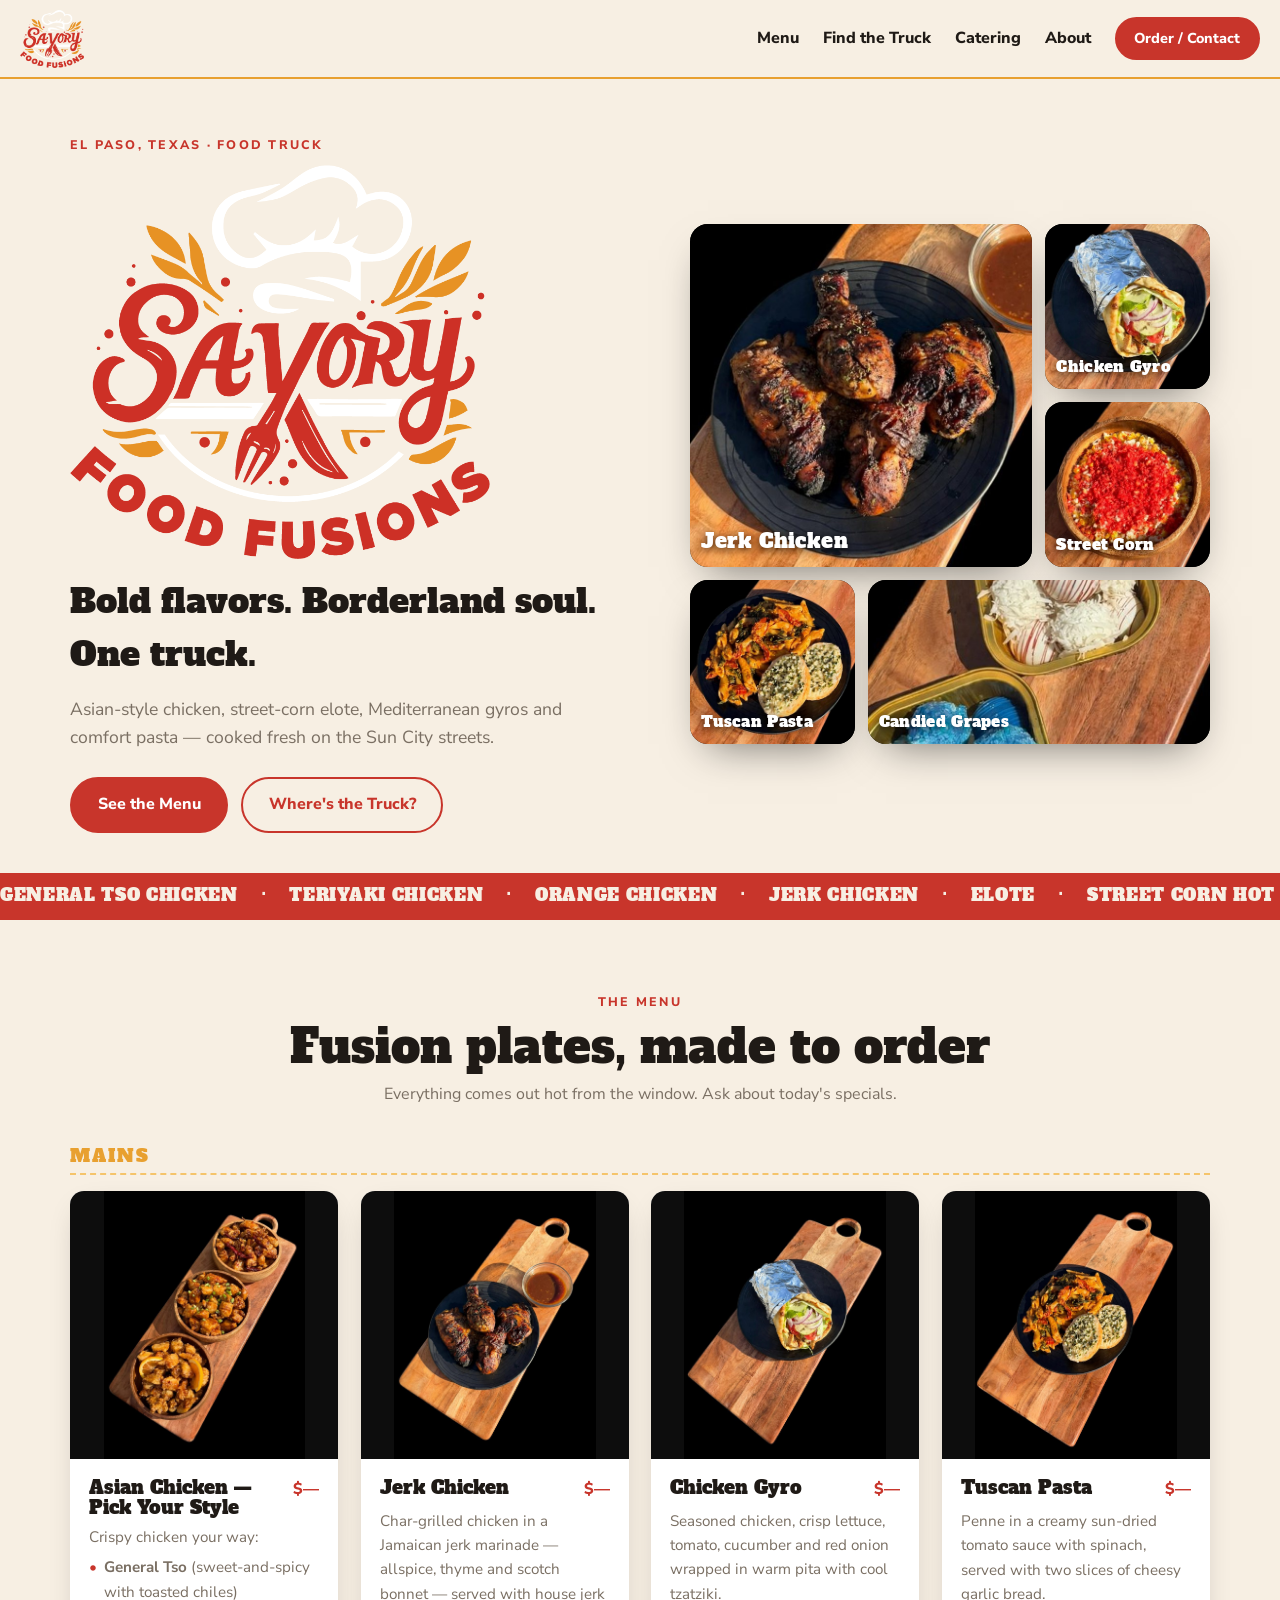
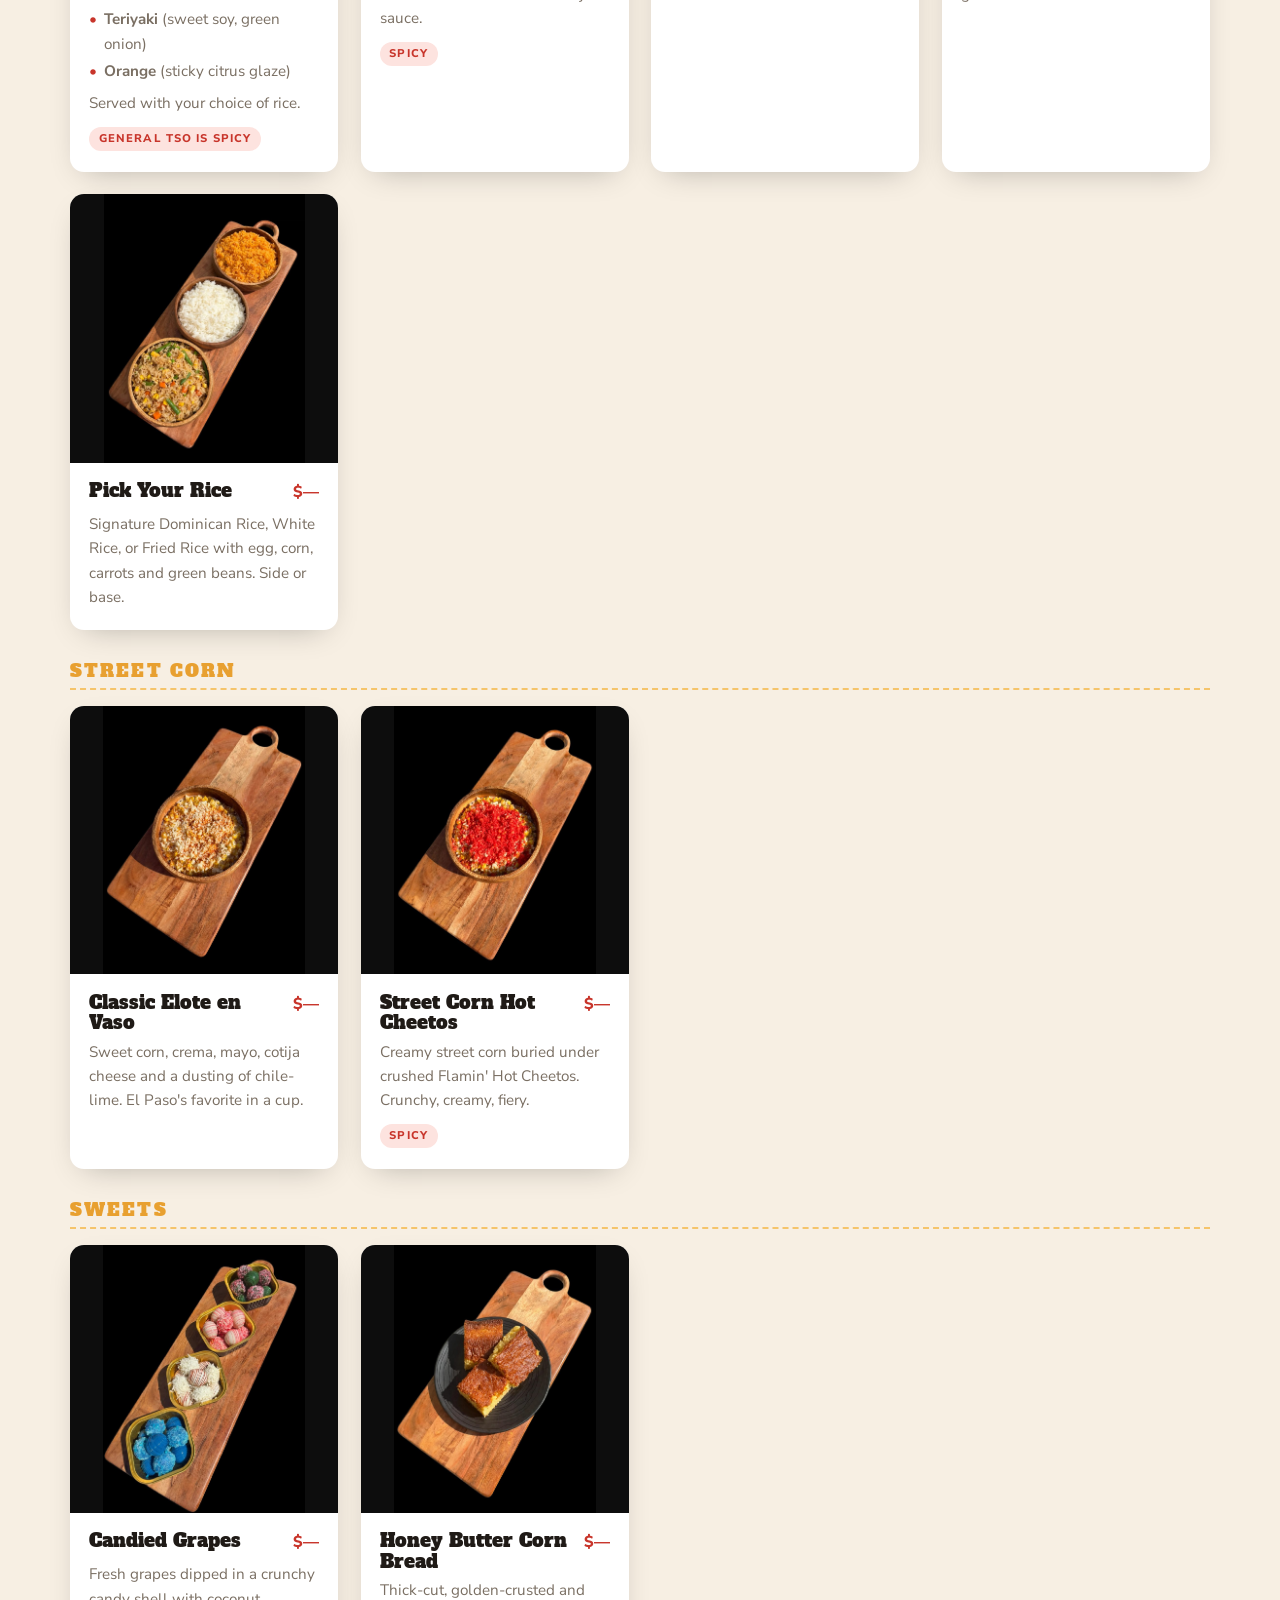
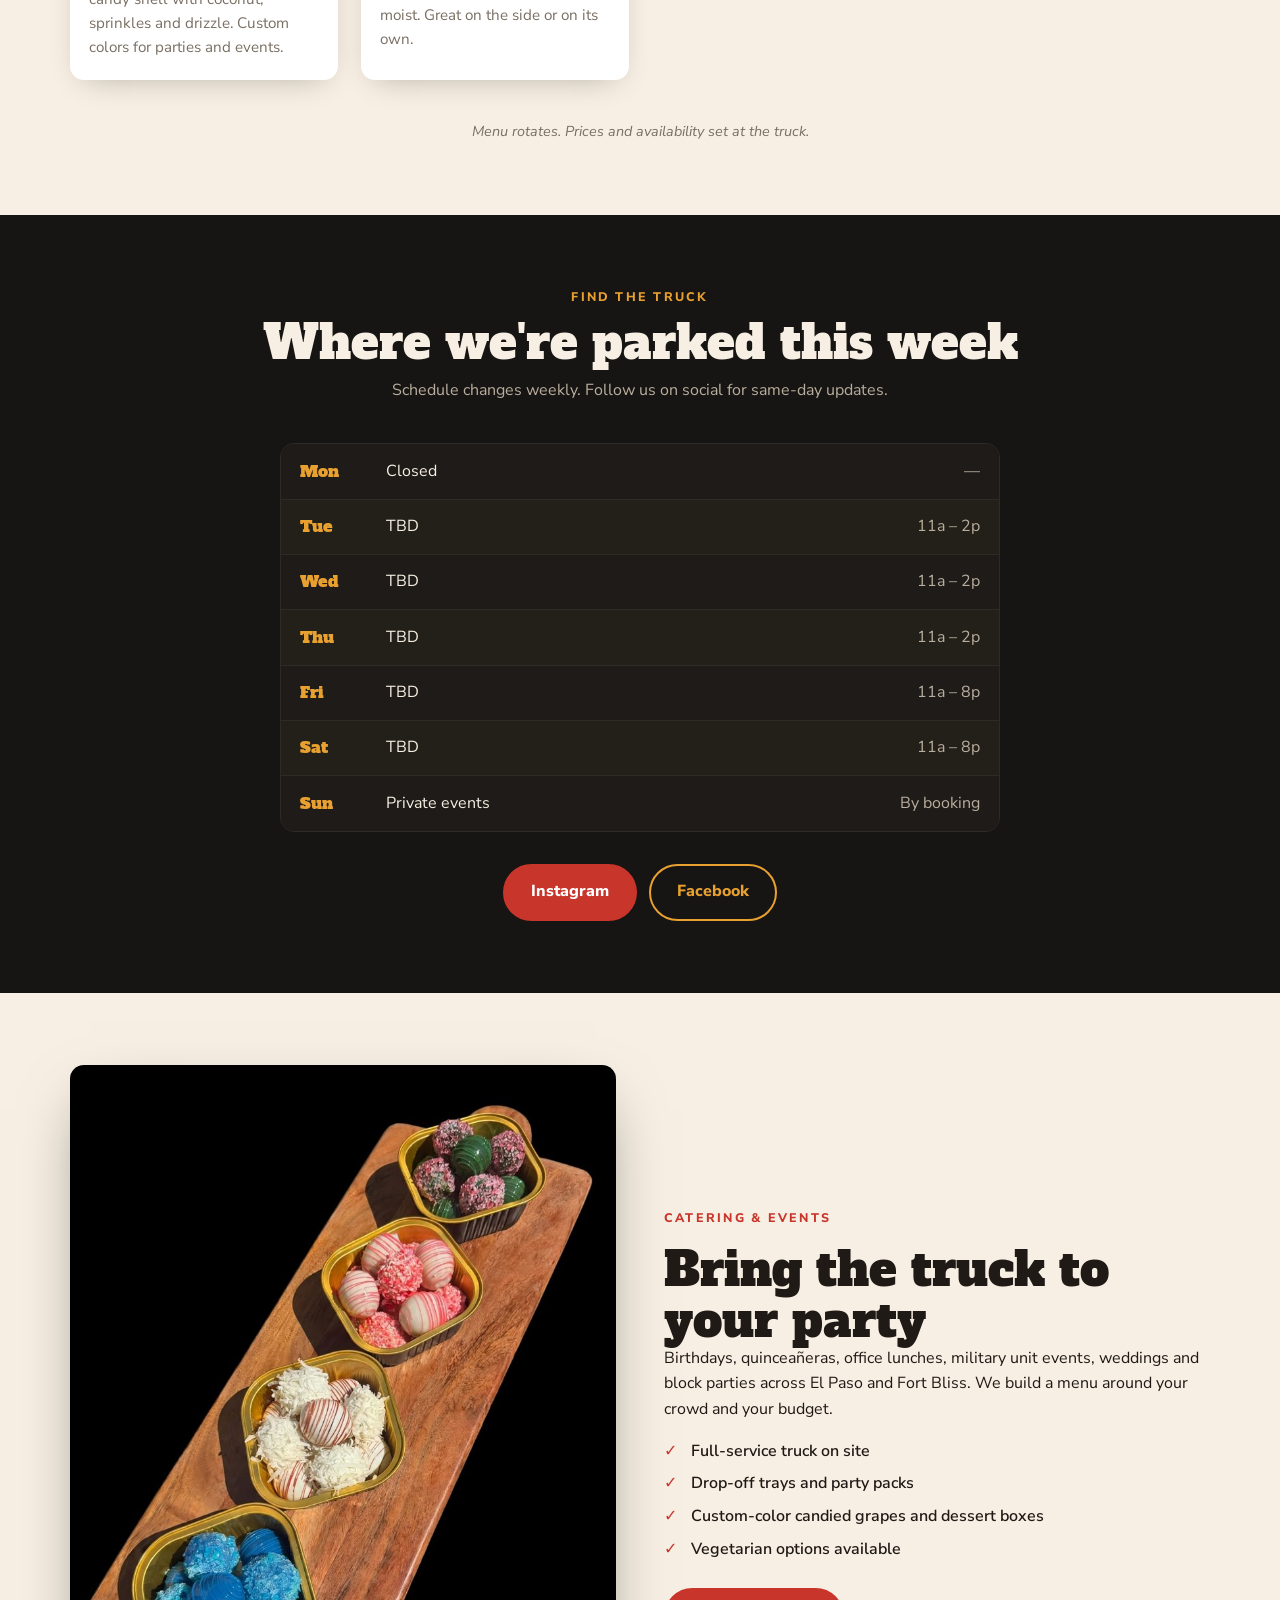
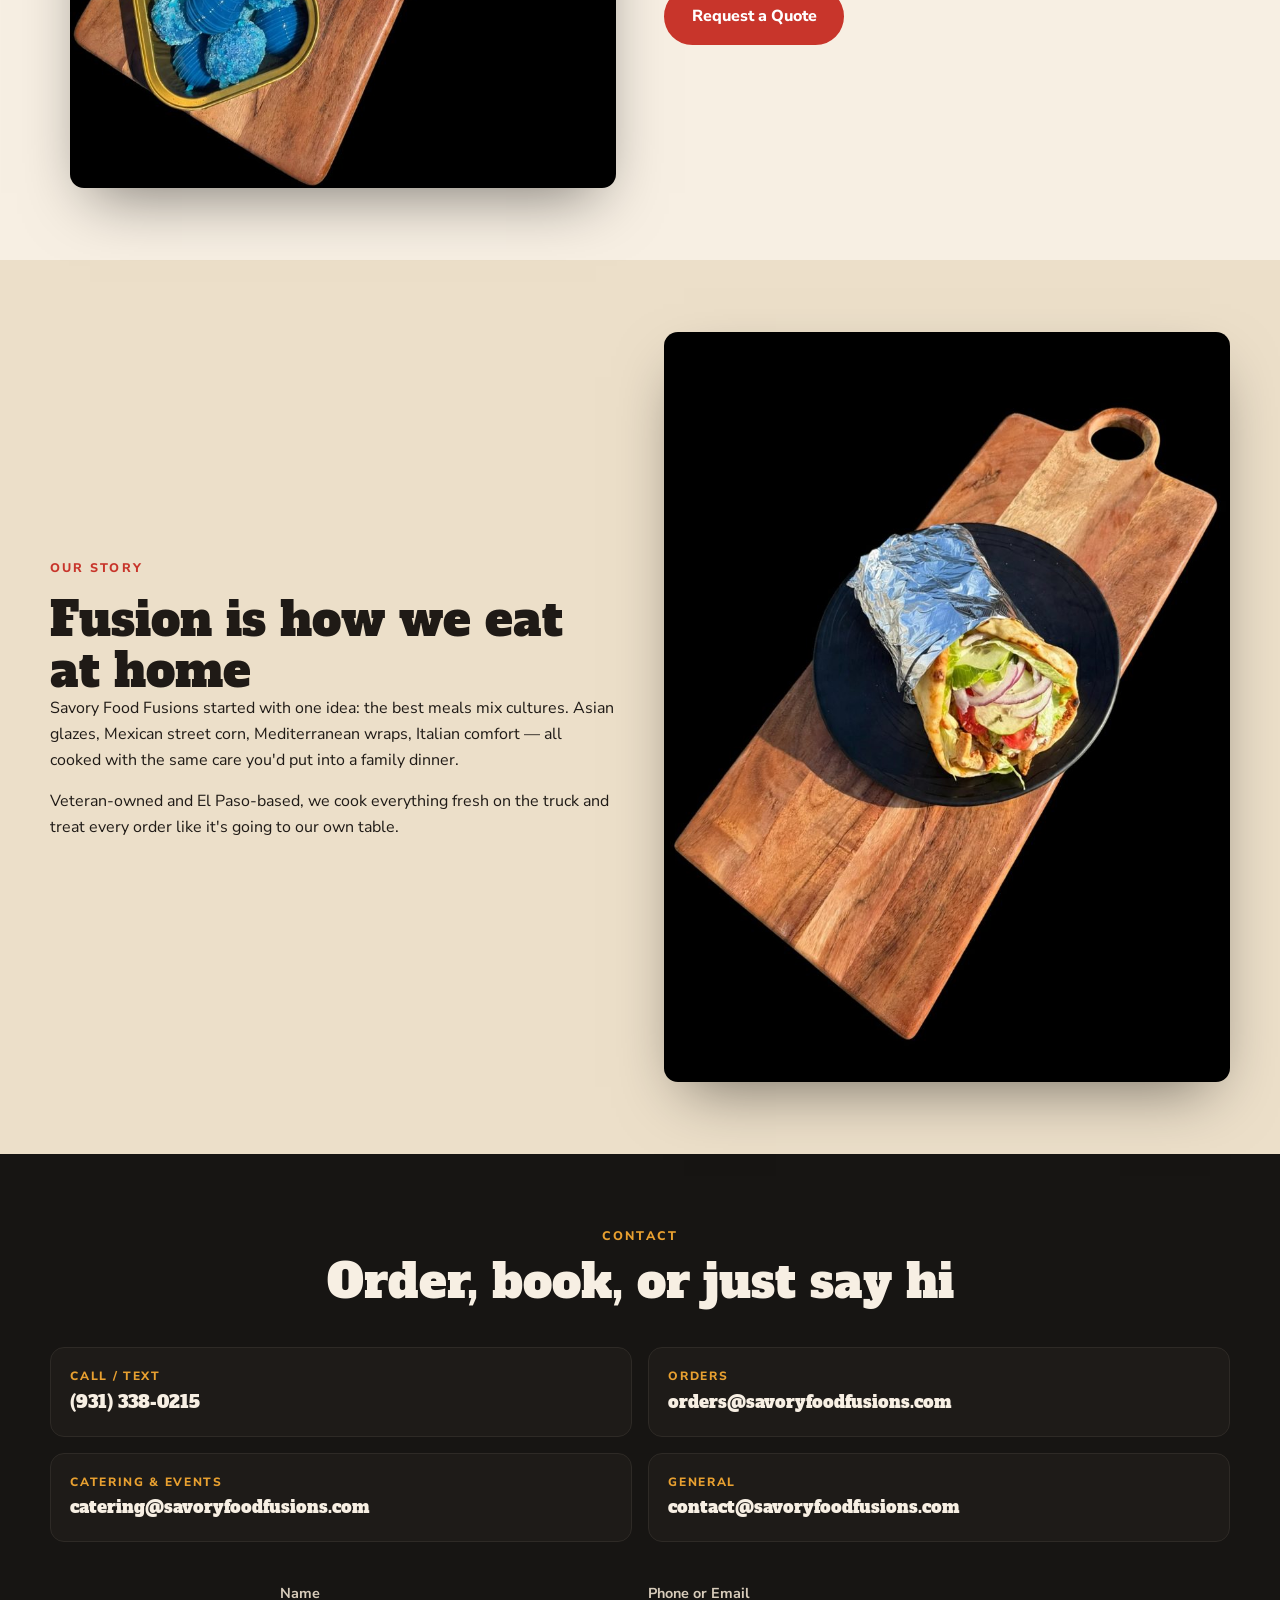
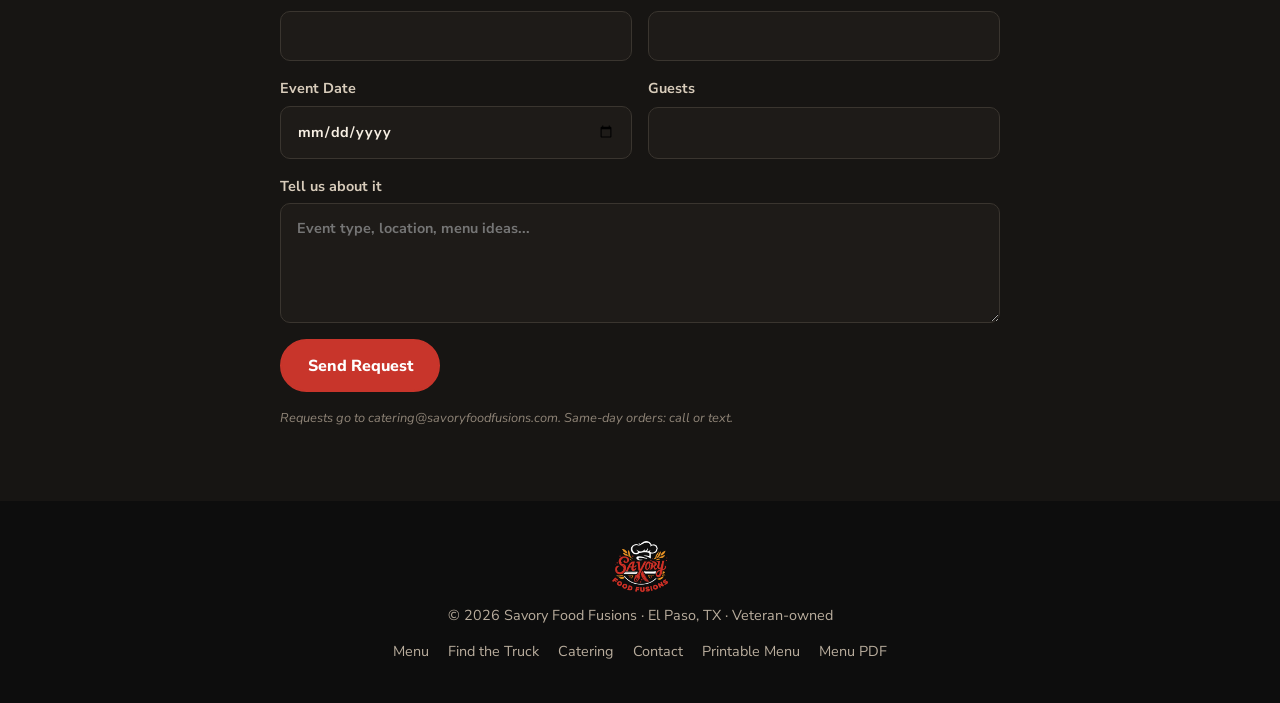
==== index.html @ 115509b2 "Menu: dish photos, menu QR, hosted PDF Co-Authored-By: Claude Fable 5.1 <noreply@anthropic.com> Clau" ====
<!DOCTYPE html>
<html lang="en">
<head>
  <meta charset="UTF-8">
  <meta name="viewport" content="width=device-width, initial-scale=1.0">
  <title>Savory Food Fusions | Food Truck — El Paso, TX</title>
  <meta name="description" content="Savory Food Fusions is an El Paso, Texas food truck serving bold fusion plates — orange chicken, chili chicken, elote, gyros, pasta and sweets. Find the truck, see the menu, book catering.">
  <meta property="og:title" content="Savory Food Fusions — El Paso Food Truck">
  <meta property="og:description" content="Bold fusion plates from the Sun City. Find the truck, see the menu, book catering.">
  <meta property="og:image" content="images/hero-jerk-chicken.jpg">
  <link rel="icon" href="images/logo.png" type="image/png">
  <link rel="preconnect" href="https://fonts.googleapis.com">
  <link rel="preconnect" href="https://fonts.gstatic.com" crossorigin>
  <link href="https://fonts.googleapis.com/css2?family=Alfa+Slab+One&family=Nunito+Sans:ital,wght@0,400;0,600;0,800;1,400&display=swap" rel="stylesheet">
  <link rel="stylesheet" href="styles.css">
</head>
<body>

  <header class="nav">
    <a href="#top" class="nav__brand">
      <img src="images/logo.png" alt="Savory Food Fusions logo" width="64" height="58">
    </a>
    <nav class="nav__links" id="navLinks">
      <a href="#menu">Menu</a>
      <a href="#find">Find the Truck</a>
      <a href="#catering">Catering</a>
      <a href="#about">About</a>
      <a href="#contact" class="btn btn--sm">Order / Contact</a>
    </nav>
    <button class="nav__toggle" id="navToggle" aria-label="Open menu" aria-expanded="false">
      <span></span><span></span><span></span>
    </button>
  </header>

  <main id="top">

    <!-- HERO -->
    <section class="hero">
      <div class="hero__text">
        <p class="eyebrow">El Paso, Texas · Food Truck</p>
        <img class="hero__logo" src="images/logo.png" alt="Savory Food Fusions">
        <h1 class="sr-only">Savory Food Fusions</h1>
        <p class="hero__tag">Bold flavors. Borderland soul. One truck.</p>
        <p class="hero__sub">Asian-style chicken, street-corn elote, Mediterranean gyros and comfort pasta — cooked fresh on the Sun City streets.</p>
        <div class="hero__cta">
          <a href="#menu" class="btn">See the Menu</a>
          <a href="#find" class="btn btn--ghost">Where's the Truck?</a>
        </div>
      </div>
      <div class="hero__mosaic" aria-label="Menu highlights">
        <a href="#menu" class="tile tile--lg"><img src="images/hero-jerk-chicken.jpg" alt="Jerk chicken"><span>Jerk Chicken</span></a>
        <a href="#menu" class="tile tile--a"><img src="images/hero-chicken-gyro.jpg" alt="Chicken gyro"><span>Chicken Gyro</span></a>
        <a href="#menu" class="tile tile--b"><img src="images/hero-hot-cheeto-elote.jpg" alt="Street corn with Hot Cheetos"><span>Street Corn</span></a>
        <a href="#menu" class="tile tile--c"><img src="images/hero-tuscan-pasta.jpg" alt="Tuscan pasta"><span>Tuscan Pasta</span></a>
        <a href="#menu" class="tile tile--d"><img src="images/hero-candied-grapes.jpg" alt="Candied grapes"><span>Candied Grapes</span></a>
      </div>
    </section>

    <!-- TICKER -->
    <div class="ticker" aria-hidden="true">
      <div class="ticker__track">
        <span>General Tso Chicken</span><span>·</span><span>Teriyaki Chicken</span><span>·</span><span>Orange Chicken</span><span>·</span><span>Jerk Chicken</span><span>·</span><span>Elote</span><span>·</span><span>Street Corn Hot Cheetos</span><span>·</span><span>Chicken Gyro</span><span>·</span><span>Tuscan Pasta</span><span>·</span><span>Candied Grapes</span><span>·</span><span>Honey Butter Corn Bread</span><span>·</span><span>Dominican Rice</span><span>·</span>
        <span>General Tso Chicken</span><span>·</span><span>Teriyaki Chicken</span><span>·</span><span>Orange Chicken</span><span>·</span><span>Jerk Chicken</span><span>·</span><span>Elote</span><span>·</span><span>Street Corn Hot Cheetos</span><span>·</span><span>Chicken Gyro</span><span>·</span><span>Tuscan Pasta</span><span>·</span><span>Candied Grapes</span><span>·</span><span>Honey Butter Corn Bread</span><span>·</span><span>Dominican Rice</span><span>·</span>
      </div>
    </div>

    <!-- MENU -->
    <section class="section" id="menu">
      <div class="section__head">
        <p class="eyebrow">The Menu</p>
        <h2>Fusion plates, made to order</h2>
        <p class="section__sub">Everything comes out hot from the window. Ask about today's specials.</p>
      </div>

      <h3 class="menu__group">Mains</h3>
      <div class="menu">
        <article class="card">
          <div class="card__img"><img src="images/chicken-trio.jpg" alt="General Tso, teriyaki and orange chicken in wooden bowls" loading="lazy"></div>
          <div class="card__body">
            <div class="card__title"><h4>Asian Chicken — Pick Your Style</h4><span class="price">$—</span></div>
            <p>Crispy chicken your way:</p>
            <ul class="card__list">
              <li><strong>General Tso</strong> (sweet-and-spicy with toasted chiles)</li>
              <li><strong>Teriyaki</strong> (sweet soy, green onion)</li>
              <li><strong>Orange</strong> (sticky citrus glaze)</li>
            </ul>
            <p>Served with your choice of rice.</p>
            <span class="tag tag--hot">General Tso is spicy</span>
          </div>
        </article>

        <article class="card">
          <div class="card__img"><img src="images/jerk-chicken.jpg" alt="Grilled jerk chicken with dipping sauce" loading="lazy"></div>
          <div class="card__body">
            <div class="card__title"><h4>Jerk Chicken</h4><span class="price">$—</span></div>
            <p>Char-grilled chicken in a Jamaican jerk marinade — allspice, thyme and scotch bonnet — served with house jerk sauce.</p>
            <span class="tag tag--hot">Spicy</span>
          </div>
        </article>

        <article class="card">
          <div class="card__img"><img src="images/chicken-gyro.jpg" alt="Chicken gyro wrap with lettuce, tomato, cucumber and red onion" loading="lazy"></div>
          <div class="card__body">
            <div class="card__title"><h4>Chicken Gyro</h4><span class="price">$—</span></div>
            <p>Seasoned chicken, crisp lettuce, tomato, cucumber and red onion wrapped in warm pita with cool tzatziki.</p>
          </div>
        </article>

        <article class="card">
          <div class="card__img"><img src="images/creamy-pasta.jpg" alt="Tuscan pasta with sun-dried tomato, spinach and garlic bread" loading="lazy"></div>
          <div class="card__body">
            <div class="card__title"><h4>Tuscan Pasta</h4><span class="price">$—</span></div>
            <p>Penne in a creamy sun-dried tomato sauce with spinach, served with two slices of cheesy garlic bread.</p>
          </div>
        </article>

        <article class="card">
          <div class="card__img"><img src="images/rice-trio.jpg" alt="Signature Dominican rice, white rice and fried rice" loading="lazy"></div>
          <div class="card__body">
            <div class="card__title"><h4>Pick Your Rice</h4><span class="price">$—</span></div>
            <p>Signature Dominican Rice, White Rice, or Fried Rice with egg, corn, carrots and green beans. Side or base.</p>
          </div>
        </article>
      </div>

      <h3 class="menu__group">Street Corn</h3>
      <div class="menu">
        <article class="card">
          <div class="card__img"><img src="images/classic-elote.jpg" alt="Classic elote in a cup with cotija and chile" loading="lazy"></div>
          <div class="card__body">
            <div class="card__title"><h4>Classic Elote en Vaso</h4><span class="price">$—</span></div>
            <p>Sweet corn, crema, mayo, cotija cheese and a dusting of chile-lime. El Paso's favorite in a cup.</p>
          </div>
        </article>

        <article class="card">
          <div class="card__img"><img src="images/hot-cheeto-elote.jpg" alt="Elote topped with crushed Flamin' Hot Cheetos" loading="lazy"></div>
          <div class="card__body">
            <div class="card__title"><h4>Street Corn Hot Cheetos</h4><span class="price">$—</span></div>
            <p>Creamy street corn buried under crushed Flamin' Hot Cheetos. Crunchy, creamy, fiery.</p>
            <span class="tag tag--hot">Spicy</span>
          </div>
        </article>
      </div>

      <h3 class="menu__group">Sweets</h3>
      <div class="menu">
        <article class="card">
          <div class="card__img"><img src="images/candied-grapes.jpg" alt="Candied grapes in blue, white, pink and green" loading="lazy"></div>
          <div class="card__body">
            <div class="card__title"><h4>Candied Grapes</h4><span class="price">$—</span></div>
            <p>Fresh grapes dipped in a crunchy candy shell with coconut, sprinkles and drizzle. Custom colors for parties and events.</p>
          </div>
        </article>

        <article class="card">
          <div class="card__img"><img src="images/cornbread.jpg" alt="Golden honey cornbread squares" loading="lazy"></div>
          <div class="card__body">
            <div class="card__title"><h4>Honey Butter Corn Bread</h4><span class="price">$—</span></div>
            <p>Thick-cut, golden-crusted and moist. Great on the side or on its own.</p>
          </div>
        </article>
      </div>

      <p class="menu__note">Menu rotates. Prices and availability set at the truck.</p>
    </section>

    <!-- FIND THE TRUCK -->
    <section class="section section--dark" id="find">
      <div class="section__head">
        <p class="eyebrow">Find the Truck</p>
        <h2>Where we're parked this week</h2>
        <p class="section__sub">Schedule changes weekly. Follow us on social for same-day updates.</p>
      </div>
      <div class="schedule">
        <div class="schedule__row"><span class="schedule__day">Mon</span><span class="schedule__loc">Closed</span><span class="schedule__time">—</span></div>
        <div class="schedule__row"><span class="schedule__day">Tue</span><span class="schedule__loc">TBD</span><span class="schedule__time">11a – 2p</span></div>
        <div class="schedule__row"><span class="schedule__day">Wed</span><span class="schedule__loc">TBD</span><span class="schedule__time">11a – 2p</span></div>
        <div class="schedule__row"><span class="schedule__day">Thu</span><span class="schedule__loc">TBD</span><span class="schedule__time">11a – 2p</span></div>
        <div class="schedule__row"><span class="schedule__day">Fri</span><span class="schedule__loc">TBD</span><span class="schedule__time">11a – 8p</span></div>
        <div class="schedule__row"><span class="schedule__day">Sat</span><span class="schedule__loc">TBD</span><span class="schedule__time">11a – 8p</span></div>
        <div class="schedule__row"><span class="schedule__day">Sun</span><span class="schedule__loc">Private events</span><span class="schedule__time">By booking</span></div>
      </div>
      <div class="find__cta">
        <a class="btn" href="https://www.instagram.com/Savory_Food_Fusions/" target="_blank" rel="noopener">Instagram</a>
        <a class="btn btn--ghost" href="https://www.facebook.com/61575715000216/" target="_blank" rel="noopener">Facebook</a>
      </div>
    </section>

    <!-- CATERING -->
    <section class="section" id="catering">
      <div class="split">
        <div class="split__img">
          <img src="images/candied-grapes.jpg" alt="Custom-colored candied grapes for events" loading="lazy">
        </div>
        <div class="split__text">
          <p class="eyebrow">Catering & Events</p>
          <h2>Bring the truck to your party</h2>
          <p>Birthdays, quinceañeras, office lunches, military unit events, weddings and block parties across El Paso and Fort Bliss. We build a menu around your crowd and your budget.</p>
          <ul class="checks">
            <li>Full-service truck on site</li>
            <li>Drop-off trays and party packs</li>
            <li>Custom-color candied grapes and dessert boxes</li>
            <li>Vegetarian options available</li>
          </ul>
          <a href="mailto:catering@savoryfoodfusions.com?subject=Catering%20Quote%20Request" class="btn">Request a Quote</a>
        </div>
      </div>
    </section>

    <!-- ABOUT -->
    <section class="section section--cream" id="about">
      <div class="split split--rev">
        <div class="split__img">
          <img src="images/chicken-gyro.jpg" alt="Chicken gyro wrap" loading="lazy">
        </div>
        <div class="split__text">
          <p class="eyebrow">Our Story</p>
          <h2>Fusion is how we eat at home</h2>
          <p>Savory Food Fusions started with one idea: the best meals mix cultures. Asian glazes, Mexican street corn, Mediterranean wraps, Italian comfort — all cooked with the same care you'd put into a family dinner.</p>
          <p>Veteran-owned and El Paso-based, we cook everything fresh on the truck and treat every order like it's going to our own table.</p>
        </div>
      </div>
    </section>

    <!-- CONTACT -->
    <section class="section section--dark" id="contact">
      <div class="section__head">
        <p class="eyebrow">Contact</p>
        <h2>Order, book, or just say hi</h2>
      </div>
      <div class="contact">
        <a class="contact__item" href="tel:+19313380215">
          <span class="contact__label">Call / Text</span>
          <span class="contact__value">(931) 338-0215</span>
        </a>
        <a class="contact__item" href="mailto:orders@savoryfoodfusions.com">
          <span class="contact__label">Orders</span>
          <span class="contact__value">orders@savoryfoodfusions.com</span>
        </a>
        <a class="contact__item" href="mailto:catering@savoryfoodfusions.com">
          <span class="contact__label">Catering & Events</span>
          <span class="contact__value">catering@savoryfoodfusions.com</span>
        </a>
        <a class="contact__item" href="mailto:contact@savoryfoodfusions.com">
          <span class="contact__label">General</span>
          <span class="contact__value">contact@savoryfoodfusions.com</span>
        </a>
      </div>
      <form class="form" action="https://formsubmit.co/catering@savoryfoodfusions.com" method="POST">
        <input type="hidden" name="_subject" value="Catering quote request — savoryfoodfusions.com">
        <input type="hidden" name="_captcha" value="false">
        <input type="hidden" name="_template" value="table">
        <div class="form__row">
          <label>Name<input type="text" name="name" required></label>
          <label>Phone or Email<input type="text" name="contact" required></label>
        </div>
        <div class="form__row">
          <label>Event Date<input type="date" name="date"></label>
          <label>Guests<input type="number" name="guests" min="1"></label>
        </div>
        <label>Tell us about it<textarea name="message" rows="4" placeholder="Event type, location, menu ideas..."></textarea></label>
        <button class="btn" type="submit">Send Request</button>
        <p class="form__note">Requests go to catering@savoryfoodfusions.com. Same-day orders: call or text.</p>
      </form>
    </section>

  </main>

  <footer class="footer">
    <img src="images/logo.png" alt="" width="56" height="51">
    <p>&copy; <span id="year"></span> Savory Food Fusions · El Paso, TX · Veteran-owned</p>
    <div class="footer__links">
      <a href="#menu">Menu</a>
      <a href="#find">Find the Truck</a>
      <a href="#catering">Catering</a>
      <a href="#contact">Contact</a>
      <a href="menu.html">Printable Menu</a>
      <a href="menu.pdf">Menu PDF</a>
    </div>
  </footer>

  <div class="lightbox" id="lightbox" aria-hidden="true">
    <button class="lightbox__close" id="lbClose" aria-label="Close">&times;</button>
    <button class="lightbox__nav lightbox__nav--prev" id="lbPrev" aria-label="Previous">&#8249;</button>
    <img id="lbImg" src="" alt="">
    <p class="lightbox__caption" id="lbCap"></p>
    <button class="lightbox__nav lightbox__nav--next" id="lbNext" aria-label="Next">&#8250;</button>
  </div>

  <script>
    document.getElementById('year').textContent = new Date().getFullYear();
    const t = document.getElementById('navToggle'), l = document.getElementById('navLinks');
    t.addEventListener('click', () => {
      const open = l.classList.toggle('is-open');
      t.setAttribute('aria-expanded', open);
      t.classList.toggle('is-open', open);
    });
    l.querySelectorAll('a').forEach(a => a.addEventListener('click', () => {
      l.classList.remove('is-open'); t.classList.remove('is-open');
    }));

    // Lightbox
    const lb=document.getElementById('lightbox'),lbImg=document.getElementById('lbImg'),lbCap=document.getElementById('lbCap');
    const cards=[...document.querySelectorAll('.card')];
    let idx=0;
    function show(i){idx=(i+cards.length)%cards.length;const c=cards[idx],im=c.querySelector('.card__img img');
      lbImg.src=im.src;lbImg.alt=im.alt;lbCap.textContent=c.querySelector('h4').textContent;
      lb.classList.add('is-open');lb.setAttribute('aria-hidden','false');document.body.style.overflow='hidden';}
    function hide(){lb.classList.remove('is-open');lb.setAttribute('aria-hidden','true');document.body.style.overflow='';}
    cards.forEach((c,i)=>{const w=c.querySelector('.card__img');w.style.cursor='zoom-in';w.addEventListener('click',()=>show(i));});
    document.getElementById('lbClose').addEventListener('click',hide);
    document.getElementById('lbPrev').addEventListener('click',e=>{e.stopPropagation();show(idx-1);});
    document.getElementById('lbNext').addEventListener('click',e=>{e.stopPropagation();show(idx+1);});
    lb.addEventListener('click',e=>{if(e.target===lb||e.target===lbImg)hide();});
    document.addEventListener('keydown',e=>{if(!lb.classList.contains('is-open'))return;
      if(e.key==='Escape')hide();else if(e.key==='ArrowLeft')show(idx-1);else if(e.key==='ArrowRight')show(idx+1);});
    let tx=0;lb.addEventListener('touchstart',e=>tx=e.touches[0].clientX,{passive:true});
    lb.addEventListener('touchend',e=>{const d=e.changedTouches[0].clientX-tx;if(Math.abs(d)>50)show(d<0?idx+1:idx-1);},{passive:true});
  </script>
</body>
</html>
---- styles.css ----
:root {
  --red: #c8352b;
  --red-dark: #9e2720;
  --orange: #e8a030;
  --orange-light: #f5c46b;
  --black: #0d0d0d;
  --charcoal: #171513;
  --cream: #f7efe3;
  --cream-dark: #ecdfc9;
  --ink: #1f1a16;
  --muted: #7a6f63;
  --font-head: 'Alfa Slab One', Georgia, serif;
  --font-body: 'Nunito Sans', system-ui, sans-serif;
  --radius: 14px;
  --max: 1180px;
}

* { box-sizing: border-box; margin: 0; padding: 0; }
html { scroll-behavior: smooth; scroll-padding-top: 80px; }
body {
  font-family: var(--font-body);
  color: var(--ink);
  background: var(--cream);
  line-height: 1.6;
  -webkit-font-smoothing: antialiased;
}
img { display: block; max-width: 100%; }
a { color: inherit; text-decoration: none; }
h1, h2, h3, h4 { font-family: var(--font-head); font-weight: 400; line-height: 1.1; }
h2 { font-size: clamp(1.9rem, 4vw, 2.9rem); }
.sr-only { position: absolute; width: 1px; height: 1px; overflow: hidden; clip: rect(0 0 0 0); }

.eyebrow {
  font-weight: 800; font-size: .78rem; letter-spacing: .18em; text-transform: uppercase;
  color: var(--red); margin-bottom: .6rem;
}
.section--dark .eyebrow { color: var(--orange); }

.btn {
  display: inline-block; background: var(--red); color: #fff;
  font-weight: 800; padding: .85rem 1.6rem; border-radius: 999px; border: 2px solid var(--red);
  transition: transform .15s, background .15s; cursor: pointer; font-family: var(--font-body); font-size: 1rem;
}
.btn:hover { background: var(--red-dark); border-color: var(--red-dark); transform: translateY(-2px); }
.btn--ghost { background: transparent; color: var(--red); }
.btn--ghost:hover { background: var(--red); color: #fff; }
.section--dark .btn--ghost { color: var(--orange); border-color: var(--orange); }
.section--dark .btn--ghost:hover { background: var(--orange); color: var(--black); }
.btn--sm { padding: .5rem 1.1rem; font-size: .9rem; }

/* NAV */
.nav {
  position: sticky; top: 0; z-index: 50;
  display: flex; align-items: center; justify-content: space-between;
  padding: .6rem 1.25rem; background: rgba(247,239,227,.92); backdrop-filter: blur(8px);
  border-bottom: 2px solid var(--orange);
}
.nav__links { display: flex; gap: 1.5rem; align-items: center; font-weight: 800; }
.nav__links a:not(.btn):hover { color: var(--red); }
.nav__toggle { display: none; background: none; border: 0; width: 40px; height: 36px; cursor: pointer; flex-direction: column; justify-content: center; gap: 6px; }
.nav__toggle span { display: block; height: 3px; background: var(--red); border-radius: 2px; transition: .2s; }
.nav__toggle.is-open span:nth-child(1) { transform: translateY(9px) rotate(45deg); }
.nav__toggle.is-open span:nth-child(2) { opacity: 0; }
.nav__toggle.is-open span:nth-child(3) { transform: translateY(-9px) rotate(-45deg); }

/* HERO */
.hero {
  display: grid; grid-template-columns: 1.05fr 1fr; align-items: center; gap: 2rem;
  max-width: var(--max); margin: 0 auto; padding: 3.5rem 1.25rem 2.5rem;
}
.hero__logo { width: min(420px, 90%); margin: .5rem 0 1rem; }
.hero__tag { font-family: var(--font-head); font-size: clamp(1.4rem, 3vw, 2.1rem); color: var(--ink); margin-bottom: .8rem; }
.hero__sub { font-size: 1.1rem; color: var(--muted); max-width: 48ch; margin-bottom: 1.6rem; }
.hero__cta { display: flex; gap: .8rem; flex-wrap: wrap; }
.hero__mosaic {
  display: grid; grid-template-columns: repeat(6, 1fr); grid-auto-rows: 1fr; gap: .8rem;
  aspect-ratio: 1 / 1; max-width: 520px; margin-left: auto;
}
.tile {
  position: relative; display: block; overflow: hidden; border-radius: 18px; background: var(--black);
  box-shadow: 0 18px 40px -18px rgba(0,0,0,.55); transition: transform .25s;
}
.tile img { width: 100%; height: 100%; object-fit: cover; display: block; transition: transform .5s; }
.tile span {
  position: absolute; left: .7rem; bottom: .6rem; font-family: var(--font-head); color: #fff; font-size: .95rem;
  text-shadow: 0 2px 8px rgba(0,0,0,.8); letter-spacing: .02em;
}
.tile:hover { transform: translateY(-4px) rotate(-1deg); }
.tile:hover img { transform: scale(1.06); }
.tile--lg { grid-column: 1 / 5; grid-row: 1 / 5; }
.tile--a  { grid-column: 5 / 7; grid-row: 1 / 3; }
.tile--b  { grid-column: 5 / 7; grid-row: 3 / 5; }
.tile--c  { grid-column: 1 / 3; grid-row: 5 / 7; }
.tile--d  { grid-column: 3 / 7; grid-row: 5 / 7; }
.tile--d img { object-position: center 40%; }
.tile--lg span { font-size: 1.25rem; }

/* TICKER */
.ticker { background: var(--red); color: var(--cream); overflow: hidden; padding: .6rem 0; }
.ticker__track {
  display: flex; gap: 1.5rem; white-space: nowrap; width: max-content;
  font-family: var(--font-head); font-size: 1.05rem; letter-spacing: .04em; text-transform: uppercase;
  animation: ticker 40s linear infinite;
}
@keyframes ticker { to { transform: translateX(-50%); } }

/* SECTIONS */
.section { padding: 4.5rem 1.25rem; max-width: var(--max); margin: 0 auto; }
.section--dark, .section--cream { max-width: none; }
.section--dark { background: var(--charcoal); color: var(--cream); }
.section--cream { background: var(--cream-dark); }
.section--dark > *, .section--cream > * { max-width: var(--max); margin-left: auto; margin-right: auto; }
.section__head { text-align: center; margin-bottom: 2.5rem; }
.section__sub { color: var(--muted); margin-top: .6rem; }
.section--dark .section__sub { color: #b9ad9d; }

/* MENU */
.menu__group {
  font-size: 1.1rem; letter-spacing: .12em; text-transform: uppercase; color: var(--orange);
  margin: 2rem 0 1rem; padding-bottom: .4rem; border-bottom: 2px dashed var(--orange-light);
}
.menu { display: grid; grid-template-columns: repeat(auto-fill, minmax(260px, 1fr)); gap: 1.4rem; }
.card {
  background: #fff; border-radius: var(--radius); overflow: hidden;
  box-shadow: 0 10px 30px -14px rgba(0,0,0,.3); transition: transform .2s, box-shadow .2s;
  display: flex; flex-direction: column;
}
.card:hover { transform: translateY(-5px); box-shadow: 0 18px 40px -16px rgba(0,0,0,.4); }
.card__img { background: var(--black); aspect-ratio: 1/1; overflow: hidden; }
.card__img img { width: 100%; height: 100%; object-fit: contain; object-position: center; transition: transform .4s; }
.card:hover .card__img img { transform: scale(1.05); }
.card__body { padding: 1.1rem 1.2rem 1.3rem; flex: 1; }
.card__title { display: flex; justify-content: space-between; align-items: baseline; gap: .6rem; margin-bottom: .4rem; }
.card__title h4 { font-size: 1.15rem; }
.price { font-weight: 800; color: var(--red); white-space: nowrap; }
.card__body p { font-size: .95rem; color: var(--muted); }
.card__list { list-style: none; margin: .4rem 0 .5rem; font-size: .95rem; color: var(--muted); }
.card__list li { padding-left: .9rem; position: relative; margin-bottom: .2rem; }
.card__list li::before { content: "•"; position: absolute; left: 0; color: var(--red); }
.tag {
  display: inline-block; margin-top: .7rem; font-size: .7rem; font-weight: 800; letter-spacing: .1em;
  text-transform: uppercase; padding: .2rem .6rem; border-radius: 999px;
}
.tag--hot { background: #fde3df; color: var(--red); }
.menu__note { text-align: center; color: var(--muted); font-size: .9rem; margin-top: 2.5rem; font-style: italic; }

/* SCHEDULE */
.schedule { max-width: 720px; border-radius: var(--radius); overflow: hidden; border: 1px solid #2e2a26; }
.schedule__row {
  display: grid; grid-template-columns: 70px 1fr auto; gap: 1rem; padding: .9rem 1.2rem;
  border-bottom: 1px solid #2e2a26; background: #1e1b18;
}
.schedule__row:nth-child(even) { background: #232019; }
.schedule__row:last-child { border-bottom: 0; }
.schedule__day { font-family: var(--font-head); color: var(--orange); }
.schedule__time { color: #b9ad9d; }
.find__cta { display: flex; gap: .8rem; justify-content: center; margin-top: 2rem; flex-wrap: wrap; }

/* SPLIT */
.split { display: grid; grid-template-columns: 1fr 1fr; gap: 3rem; align-items: center; }
.split--rev .split__img { order: 2; }
.split__img img { border-radius: var(--radius); background: var(--black); box-shadow: 0 25px 60px -20px rgba(0,0,0,.5); }
.split__text p { margin-bottom: 1rem; }
.checks { list-style: none; margin: 1rem 0 1.6rem; }
.checks li { padding-left: 1.7rem; position: relative; margin-bottom: .45rem; font-weight: 600; }
.checks li::before { content: "✓"; position: absolute; left: 0; color: var(--red); font-weight: 800; }

/* CONTACT */
.contact { display: grid; grid-template-columns: repeat(2, 1fr); gap: 1rem; margin-bottom: 2.5rem; }
.contact__item {
  background: #1e1b18; border: 1px solid #2e2a26; border-radius: var(--radius); padding: 1.2rem; display: flex; flex-direction: column; gap: .2rem;
  transition: border-color .15s;
}
a.contact__item:hover { border-color: var(--orange); }
.contact__label { font-size: .75rem; letter-spacing: .14em; text-transform: uppercase; color: var(--orange); font-weight: 800; }
.contact__value { font-family: var(--font-head); font-size: 1.05rem; overflow-wrap: anywhere; }

.form { max-width: 720px; display: grid; gap: 1rem; }
.form__row { display: grid; grid-template-columns: 1fr 1fr; gap: 1rem; }
.form label { display: grid; gap: .35rem; font-weight: 700; font-size: .9rem; color: #d8ccbb; }
.form input, .form textarea {
  font: inherit; padding: .8rem 1rem; border-radius: 10px; border: 1px solid #3a352f;
  background: #1e1b18; color: var(--cream); width: 100%;
}
.form input:focus, .form textarea:focus { outline: 2px solid var(--orange); border-color: var(--orange); }
.form .btn { justify-self: start; }
.form__note { font-size: .8rem; color: #8f8477; font-style: italic; }

/* FOOTER */
.footer {
  background: var(--black); color: #b9ad9d; text-align: center; padding: 2.5rem 1.25rem;
  display: flex; flex-direction: column; align-items: center; gap: .8rem; font-size: .9rem;
}
.footer__links { display: flex; gap: 1.2rem; flex-wrap: wrap; justify-content: center; }
.footer__links a:hover { color: var(--orange); }

/* RESPONSIVE */
@media (max-width: 860px) {
  .hero { grid-template-columns: 1fr; text-align: center; padding-top: 2.5rem; }
  .hero__logo { margin-inline: auto; }
  .hero__sub { margin-inline: auto; }
  .hero__cta { justify-content: center; }
  .hero__mosaic { margin: 1.5rem auto 0; max-width: 460px; }
  .split { grid-template-columns: 1fr; gap: 1.6rem; }
  .split--rev .split__img { order: 0; }
  .nav__toggle { display: flex; }
  .nav__links {
    display: none; position: absolute; top: 100%; left: 0; right: 0;
    flex-direction: column; background: var(--cream); padding: 1.2rem; gap: 1rem;
    border-bottom: 2px solid var(--orange);
  }
  .nav__links.is-open { display: flex; }
}
@media (max-width: 520px) {
  .form__row { grid-template-columns: 1fr; }
  .contact { grid-template-columns: 1fr; }
  .section { padding: 3rem 1rem; }
  .schedule__row { grid-template-columns: 56px 1fr auto; padding: .8rem .9rem; font-size: .92rem; }
}

/* LIGHTBOX */
.lightbox { position: fixed; inset: 0; z-index: 1000; background: rgba(0,0,0,.94); display: none; align-items: center; justify-content: center; flex-direction: column; padding: 1rem; }
.lightbox.is-open { display: flex; }
.lightbox img { max-width: 100%; max-height: 82vh; object-fit: contain; border-radius: 8px; cursor: zoom-out; }
.lightbox__caption { color: var(--cream); font-family: var(--font-head); font-size: 1.2rem; margin-top: .8rem; text-align: center; }
.lightbox__close { position: absolute; top: .6rem; right: 1rem; background: none; border: 0; color: #fff; font-size: 2.6rem; line-height: 1; cursor: pointer; }
.lightbox__nav { position: absolute; top: 50%; transform: translateY(-50%); background: rgba(255,255,255,.12); border: 0; color: #fff; font-size: 2.4rem; width: 48px; height: 64px; border-radius: 8px; cursor: pointer; }
.lightbox__nav:hover { background: rgba(255,255,255,.25); }
.lightbox__nav--prev { left: .6rem; } .lightbox__nav--next { right: .6rem; }
@media (max-width: 520px) { .lightbox__nav { width: 38px; height: 52px; font-size: 1.9rem; } }
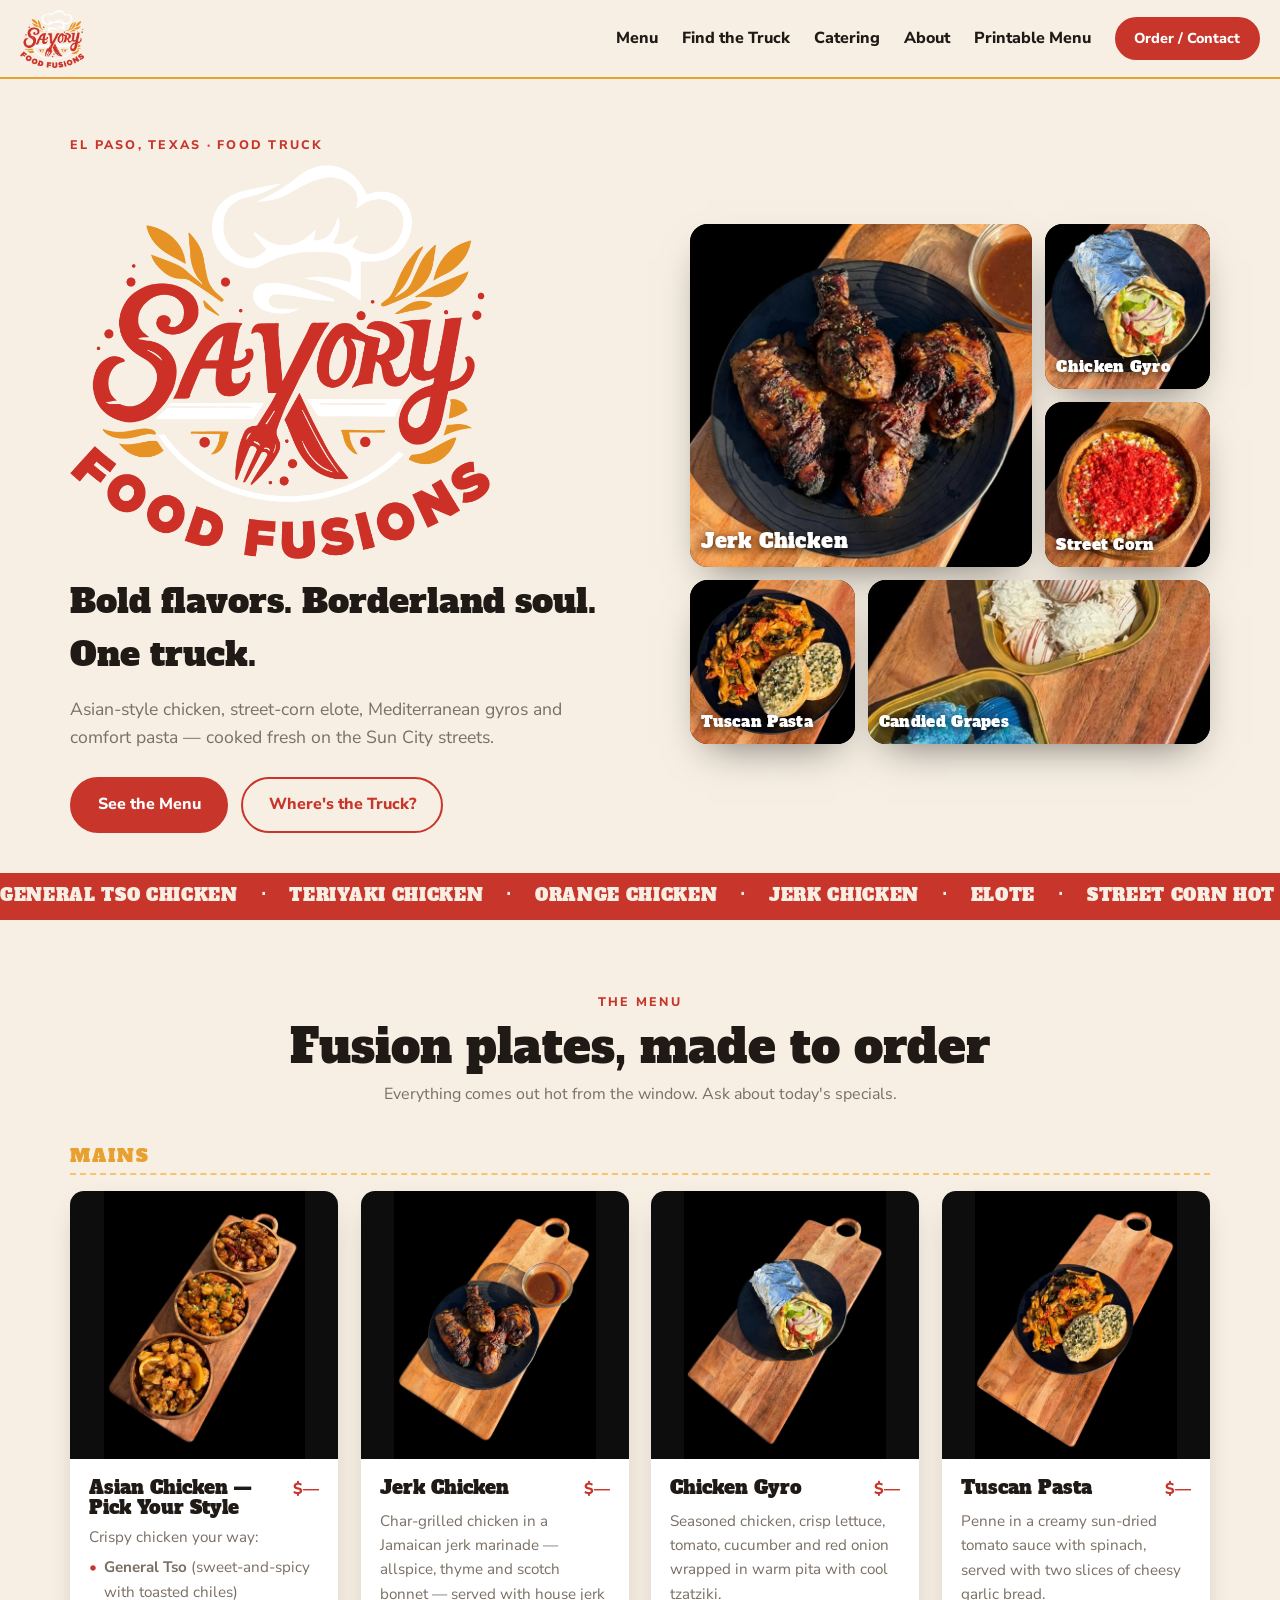
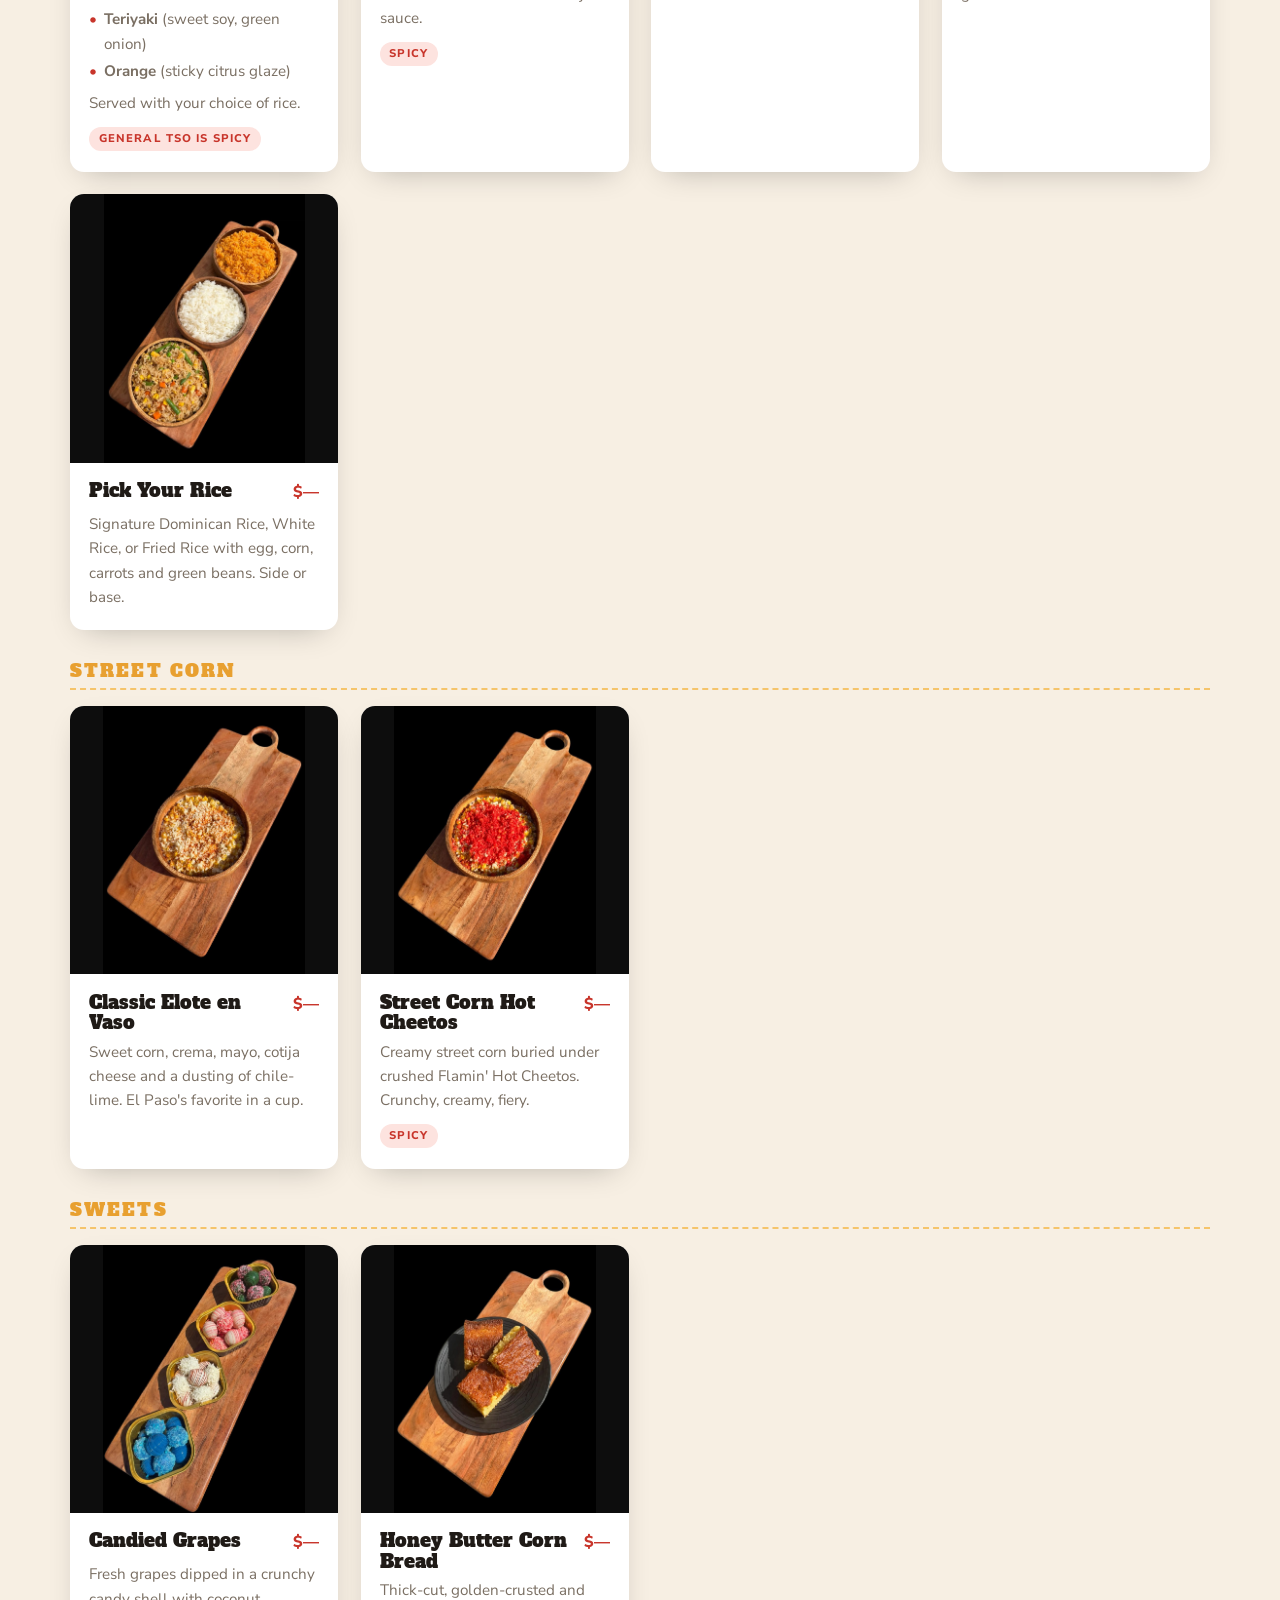
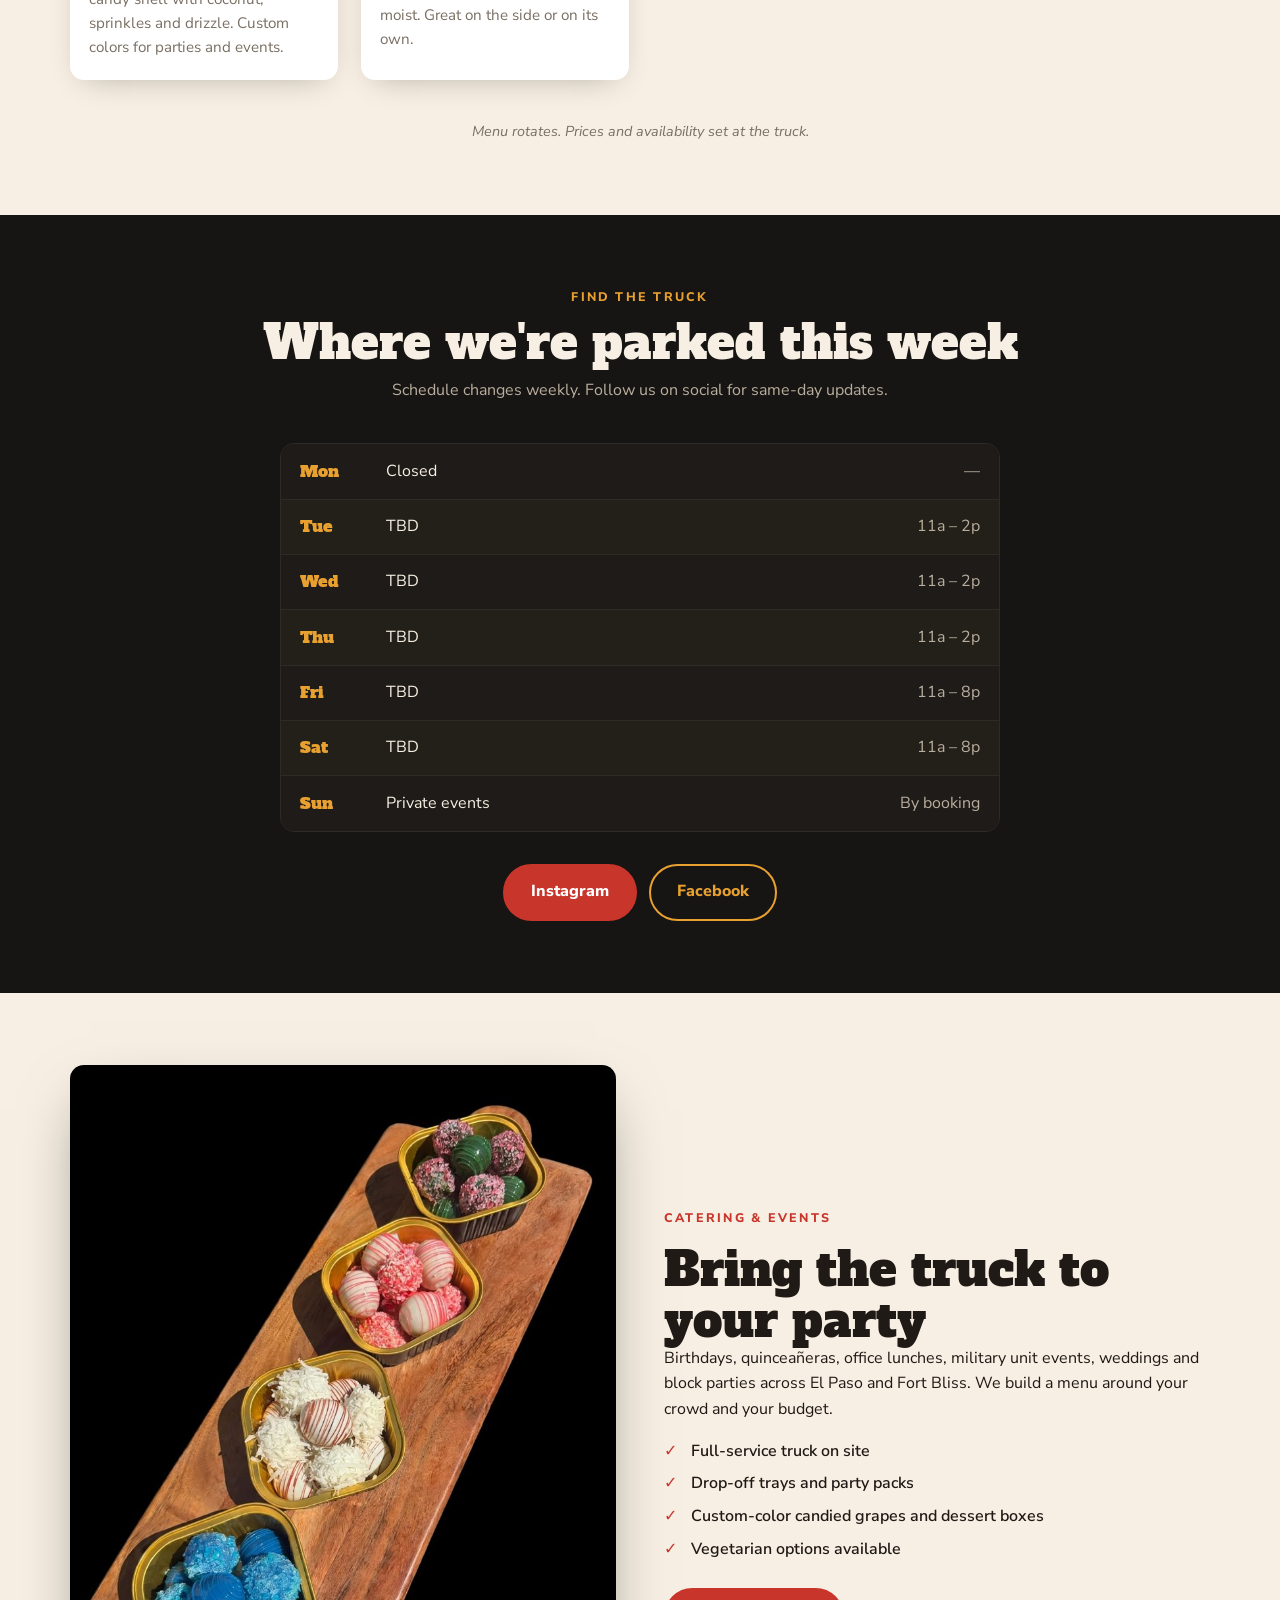
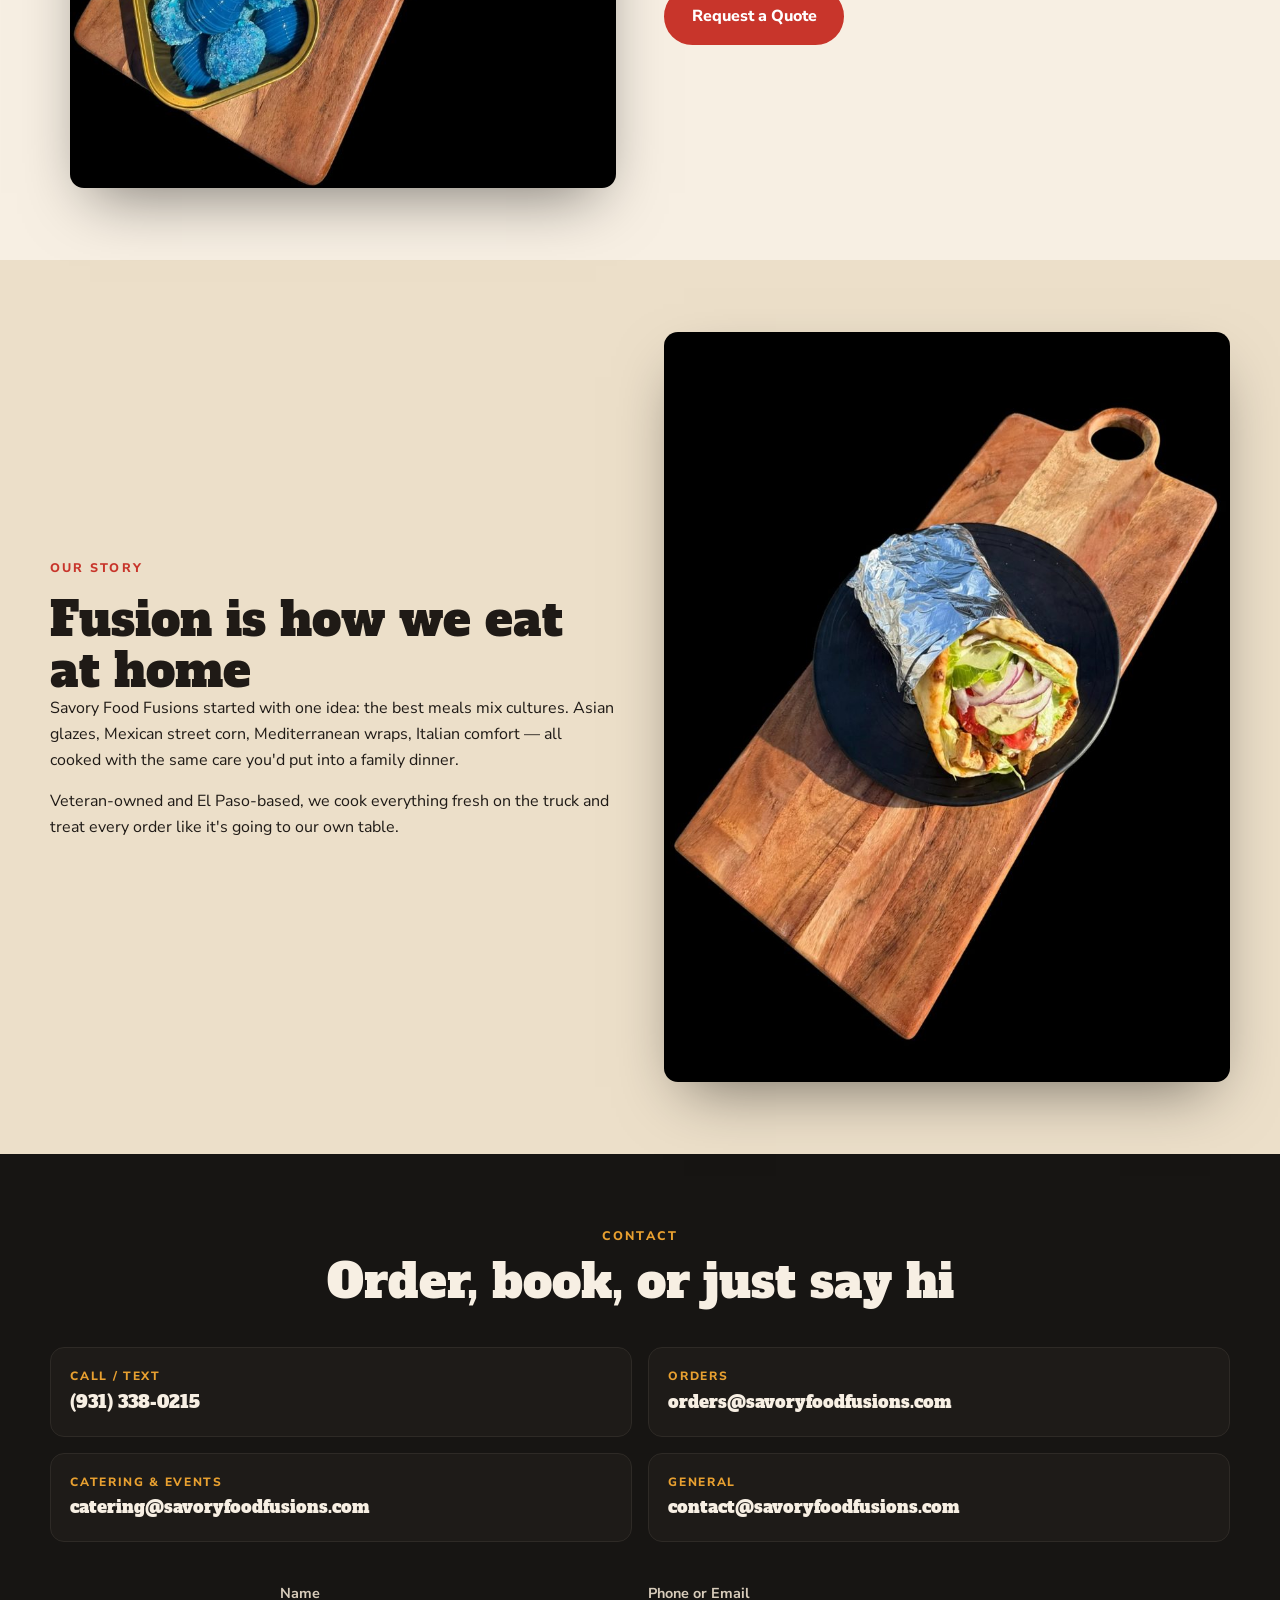
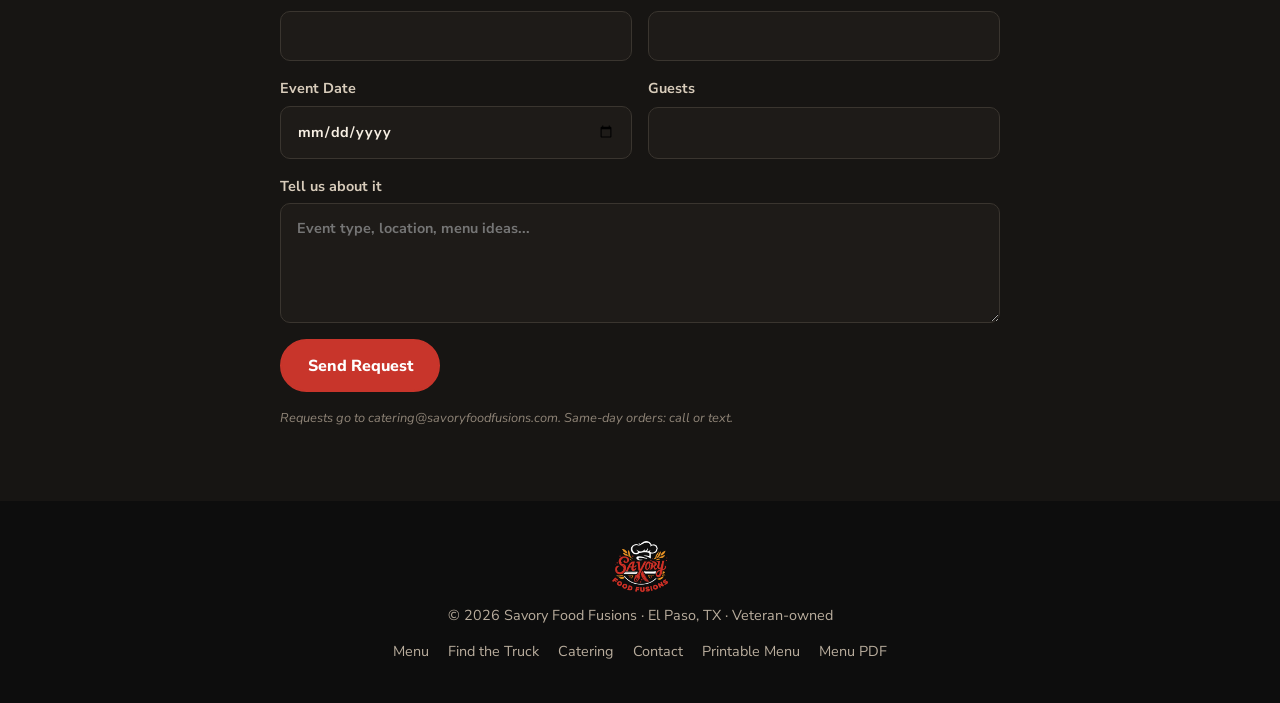
==== commit 960df0e7: "Add Printable Menu to top nav Co-Authored-By: Claude Fable 5.1 <noreply@anthropic.com> Claude-Sessio" ====
--- a/index.html
+++ b/index.html
@@ -25,6 +25,7 @@
       <a href="#find">Find the Truck</a>
       <a href="#catering">Catering</a>
       <a href="#about">About</a>
+      <a href="menu.html">Printable Menu</a>
       <a href="#contact" class="btn btn--sm">Order / Contact</a>
     </nav>
     <button class="nav__toggle" id="navToggle" aria-label="Open menu" aria-expanded="false">
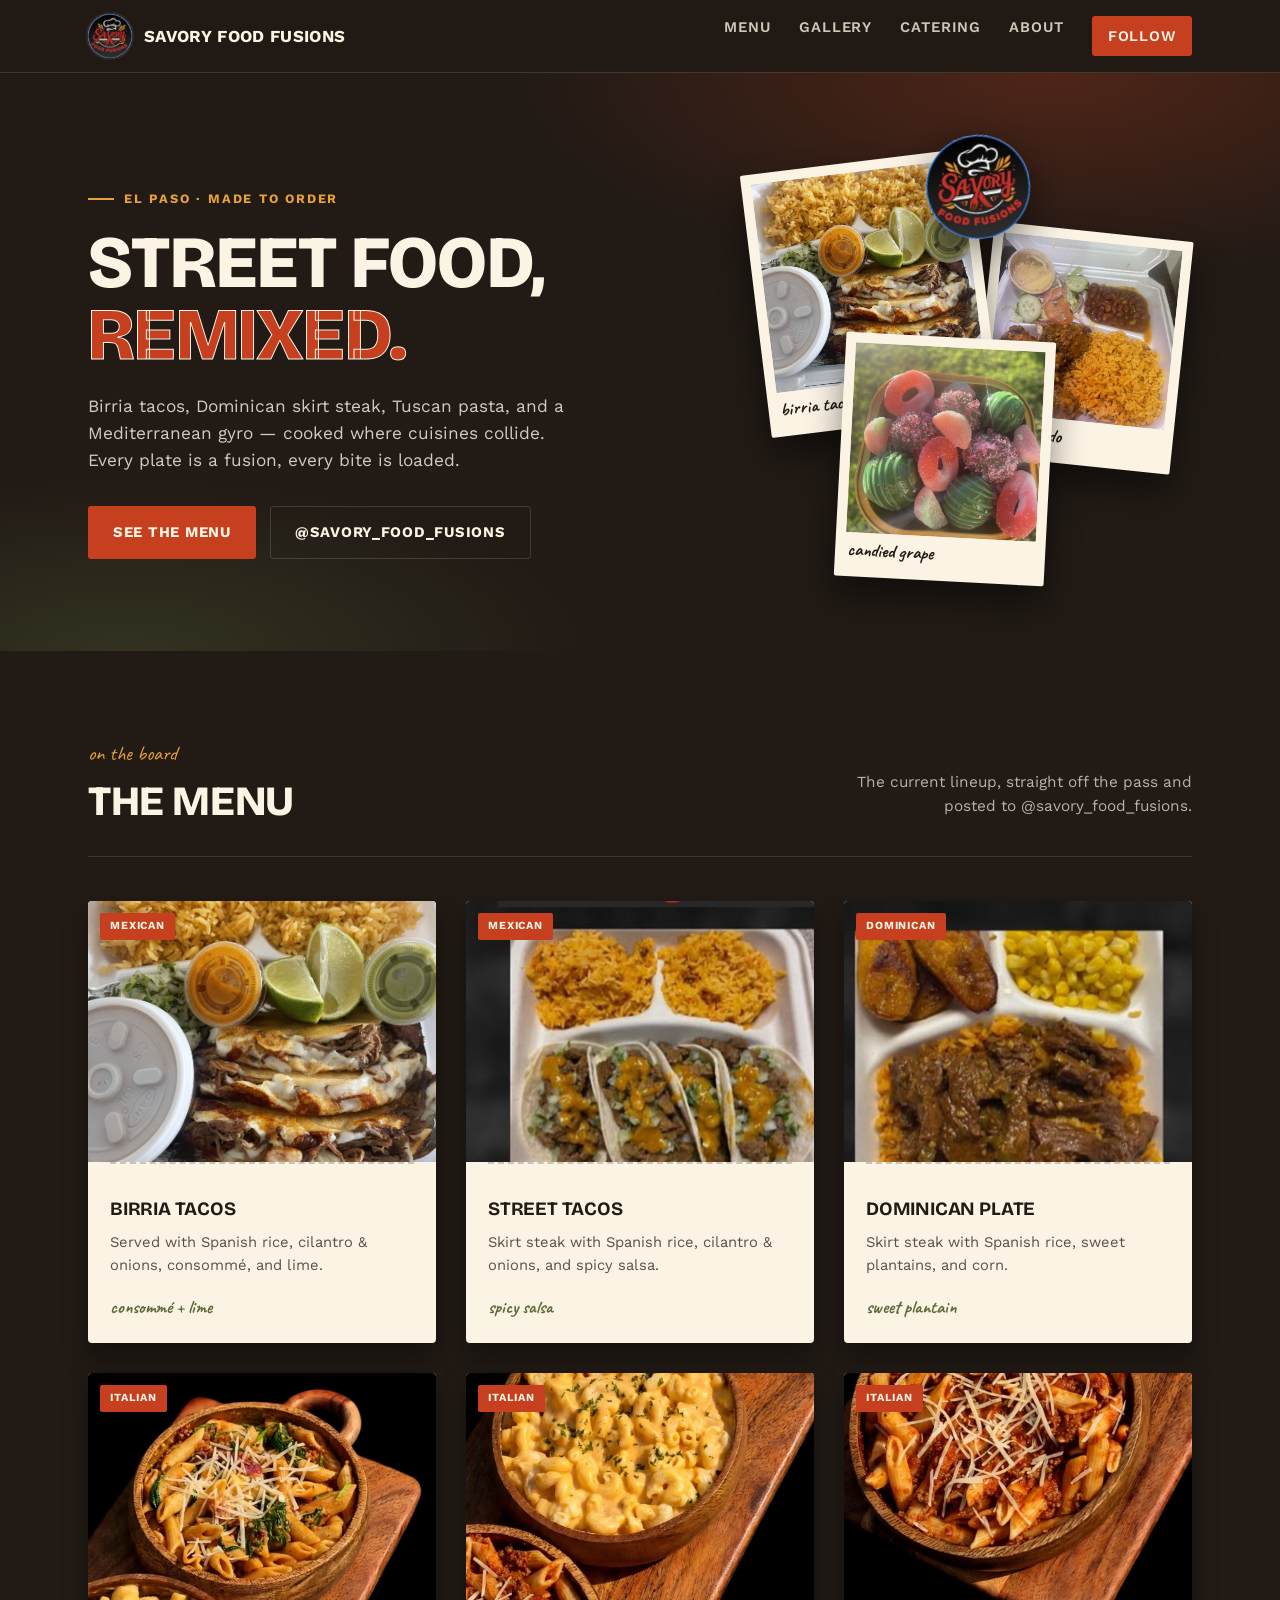
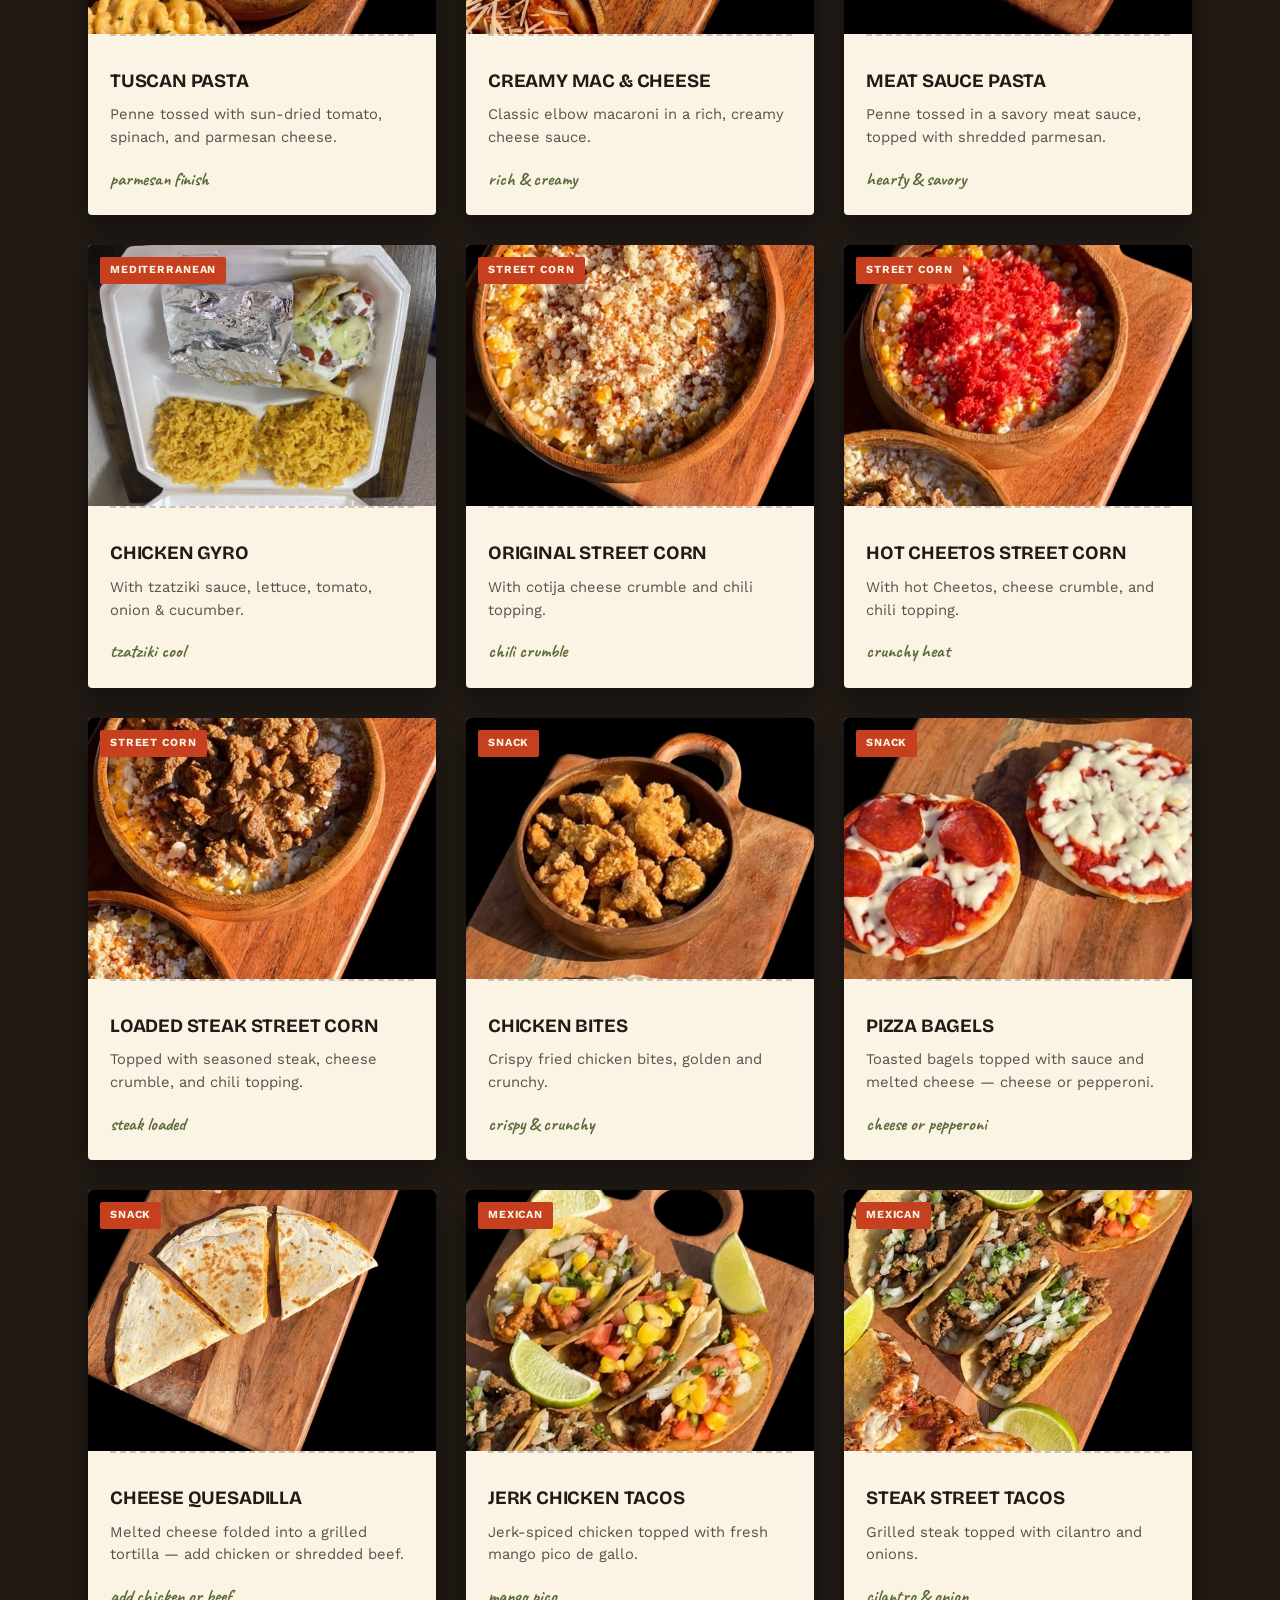
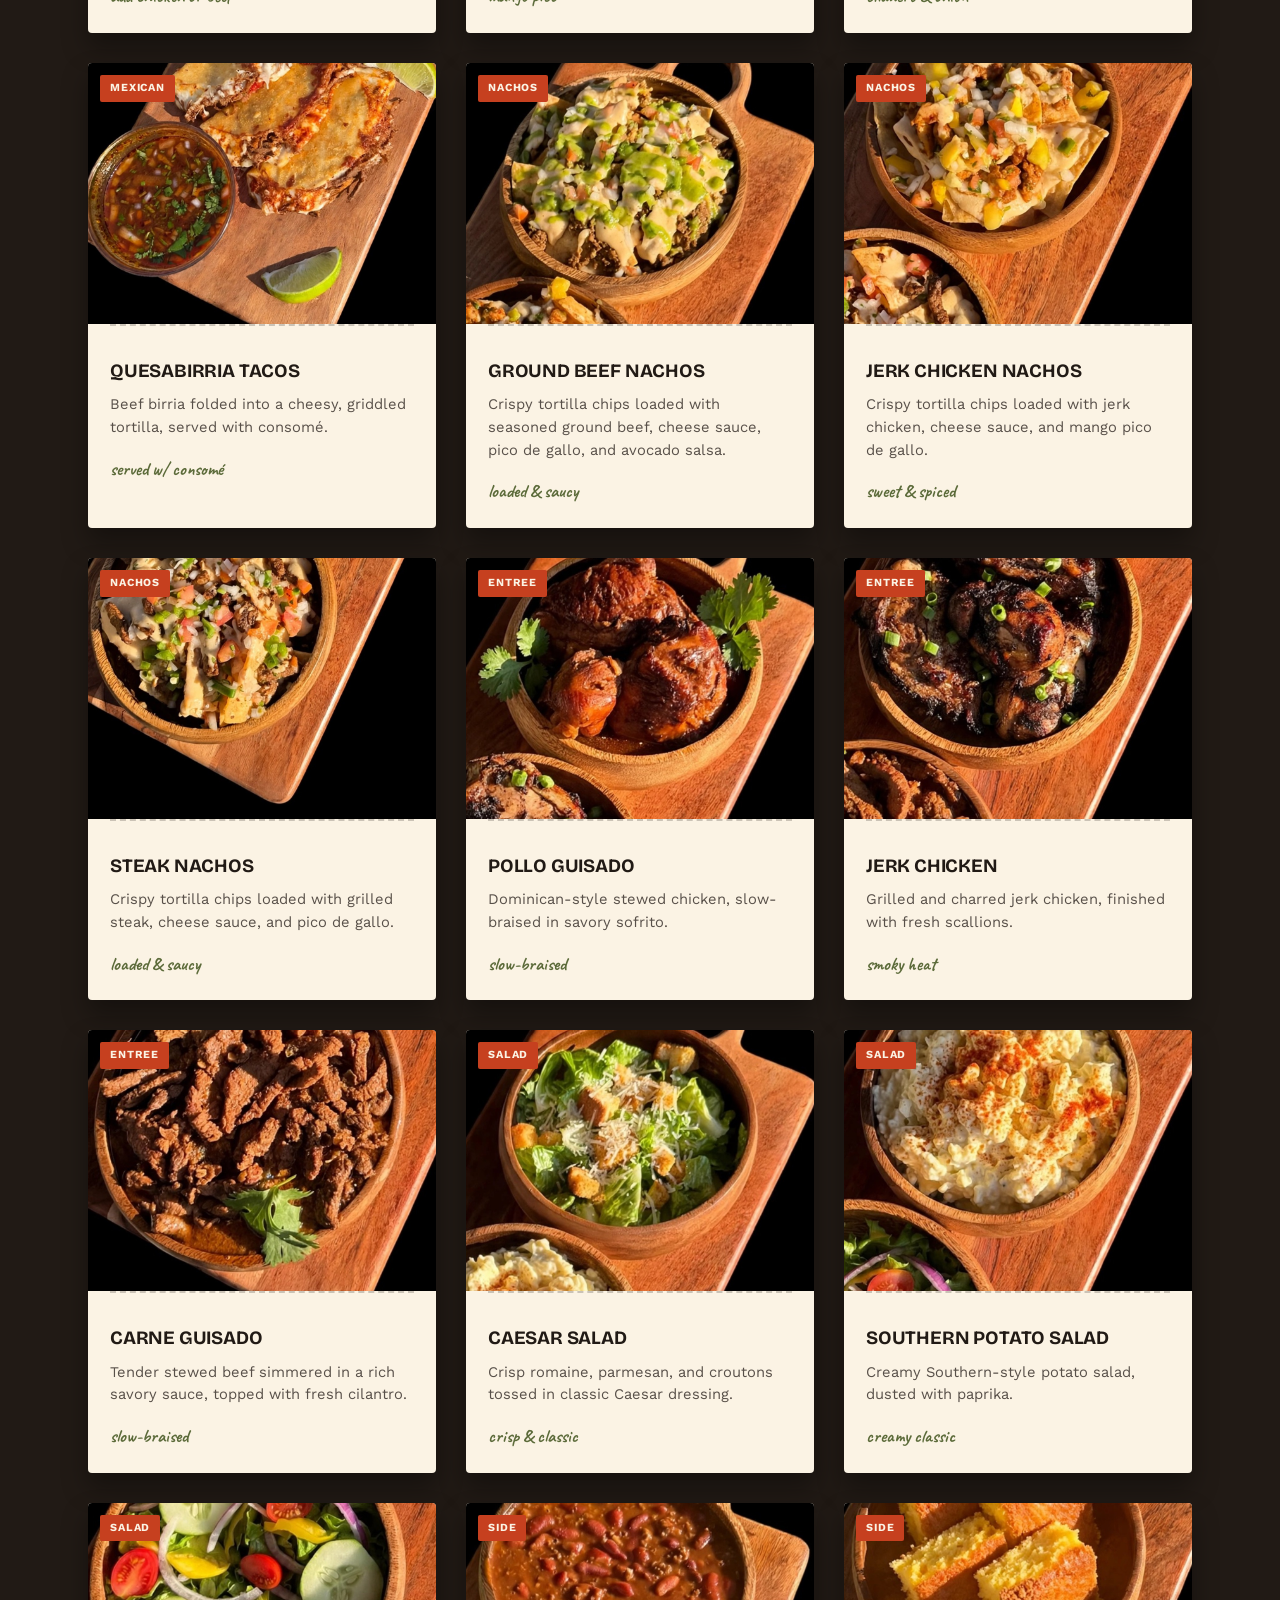
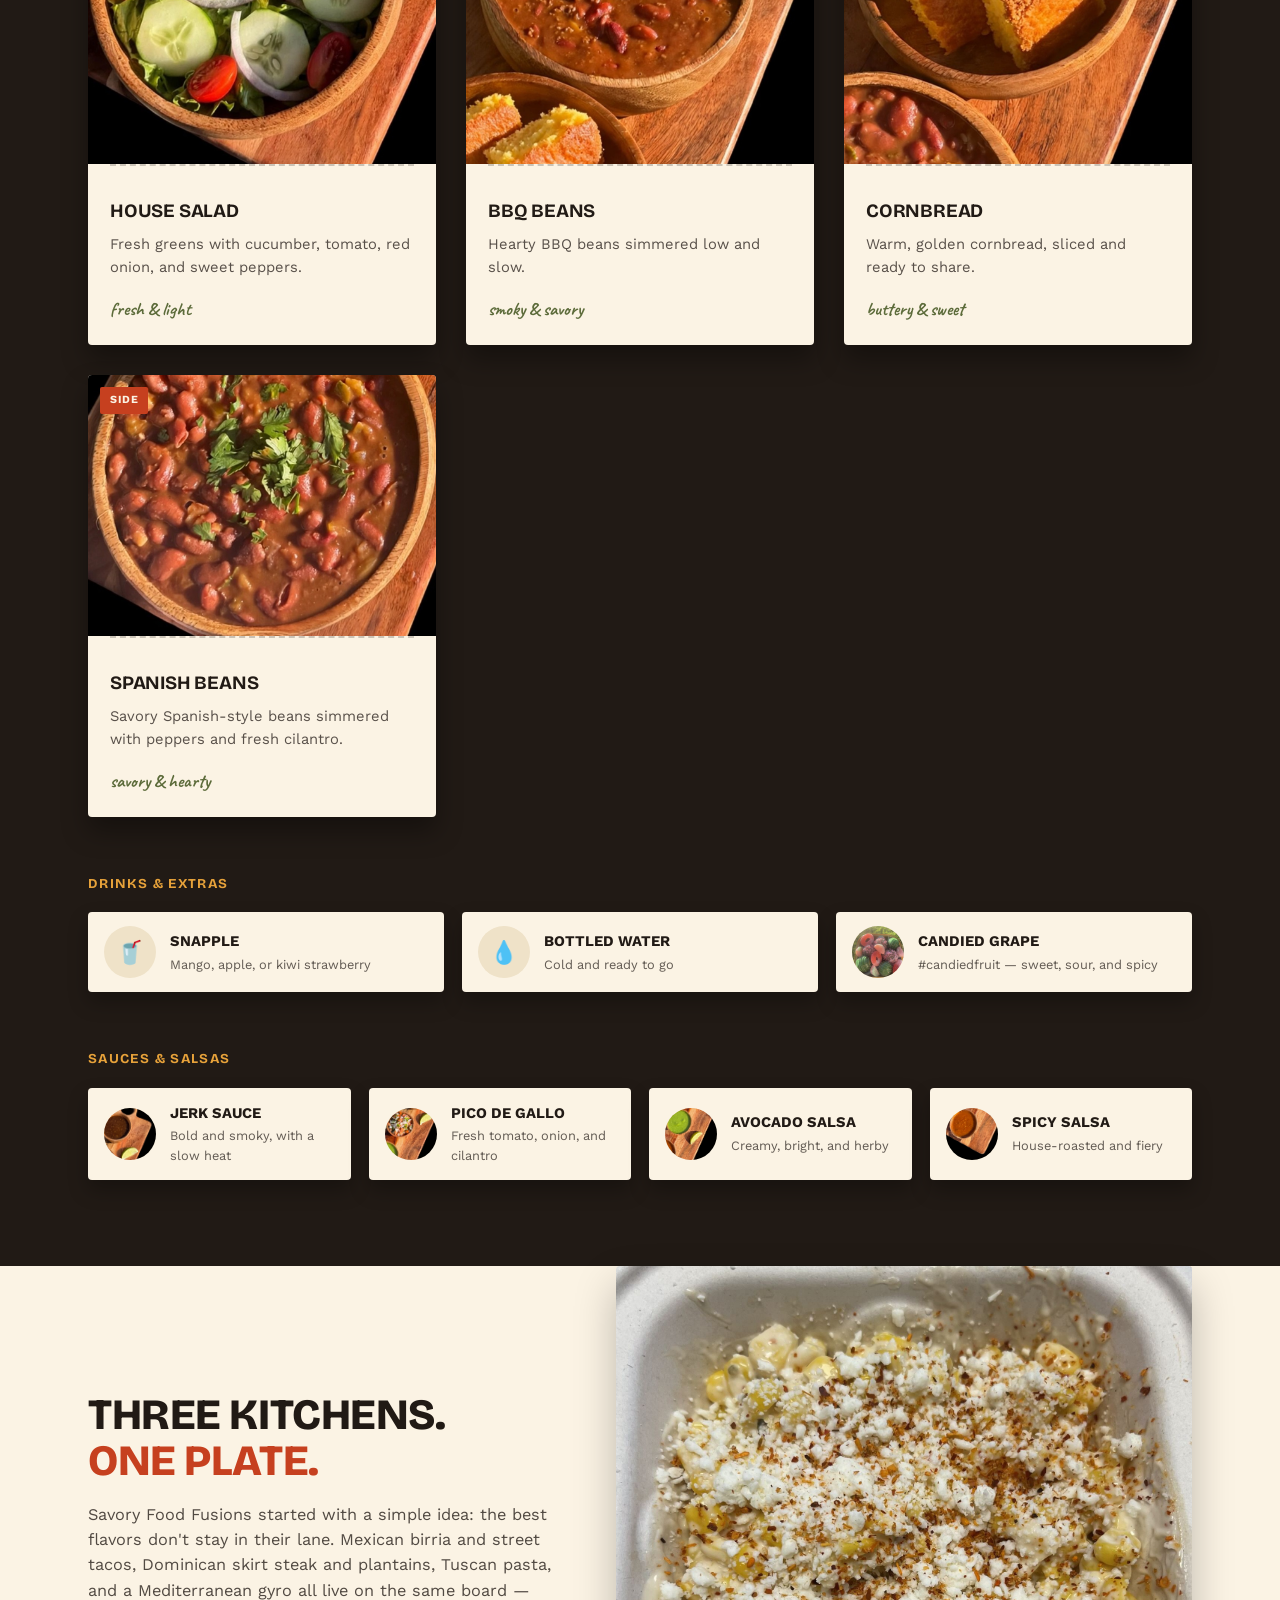
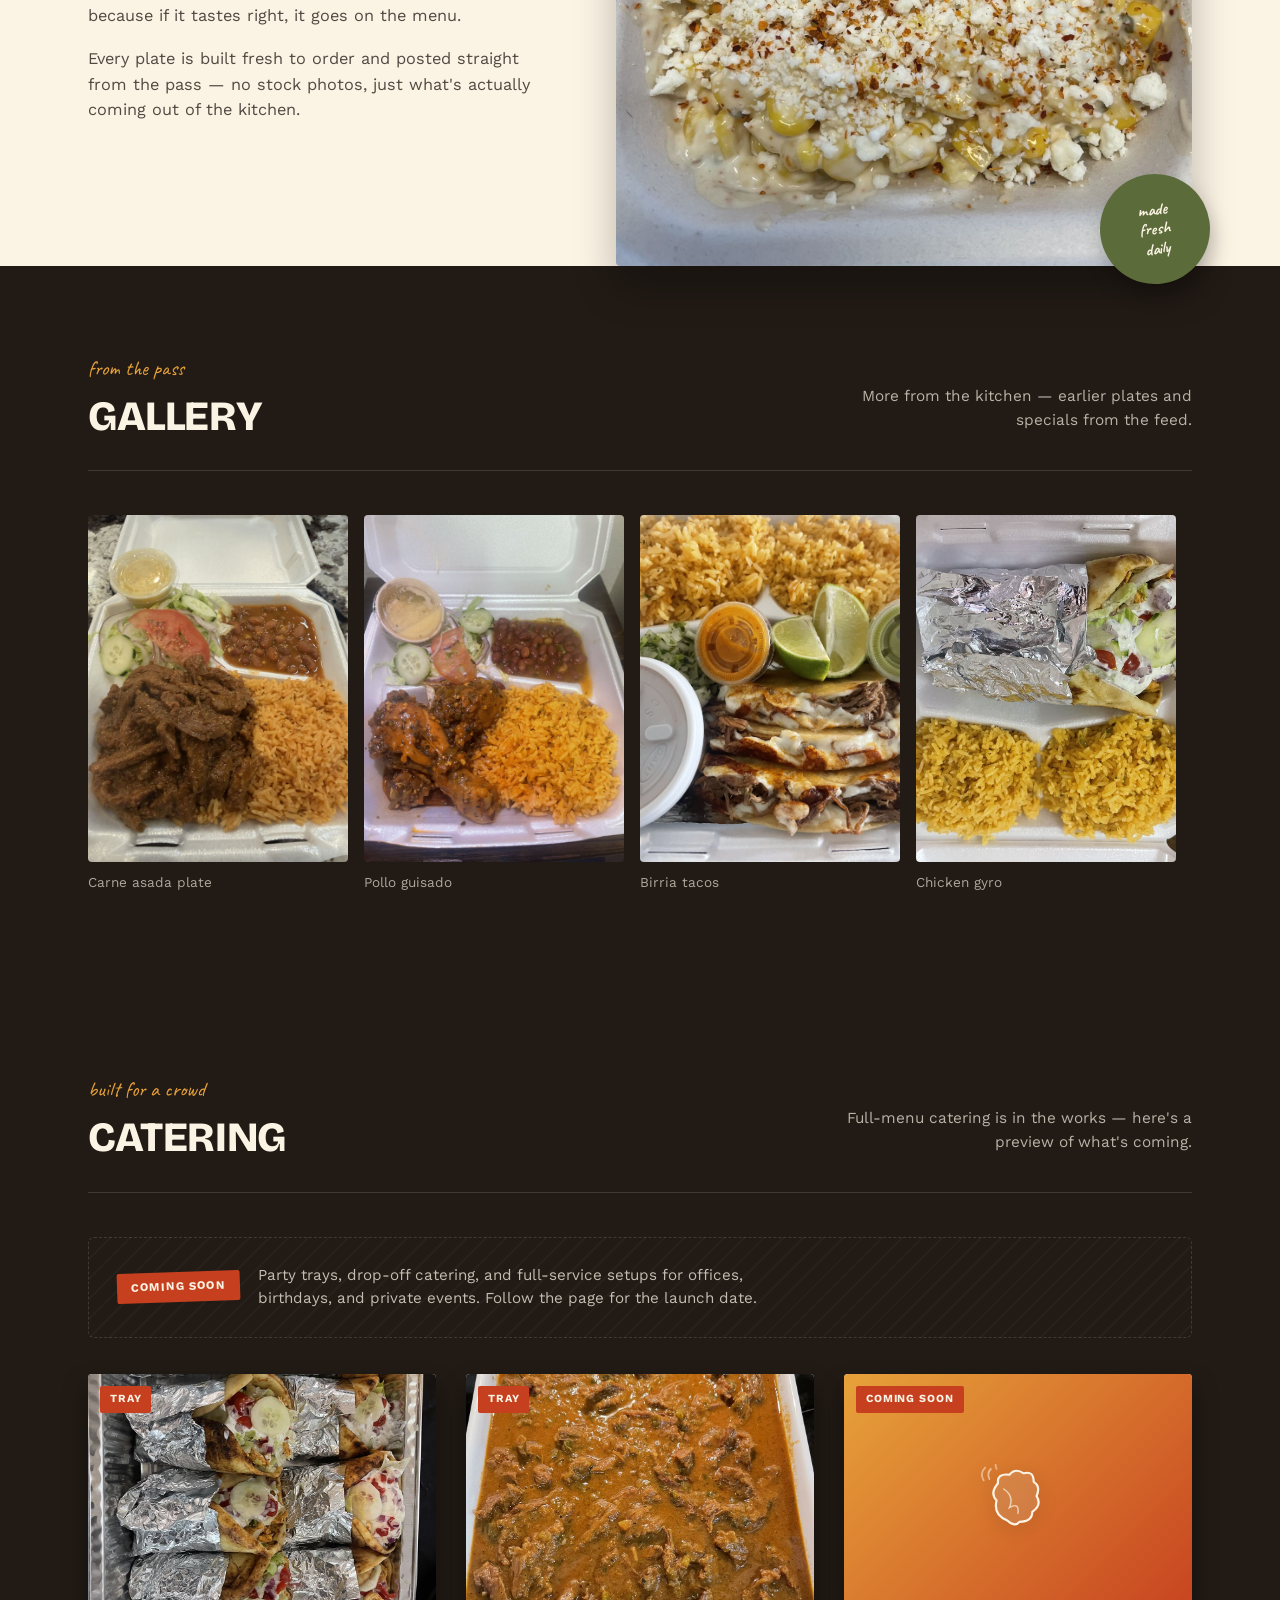
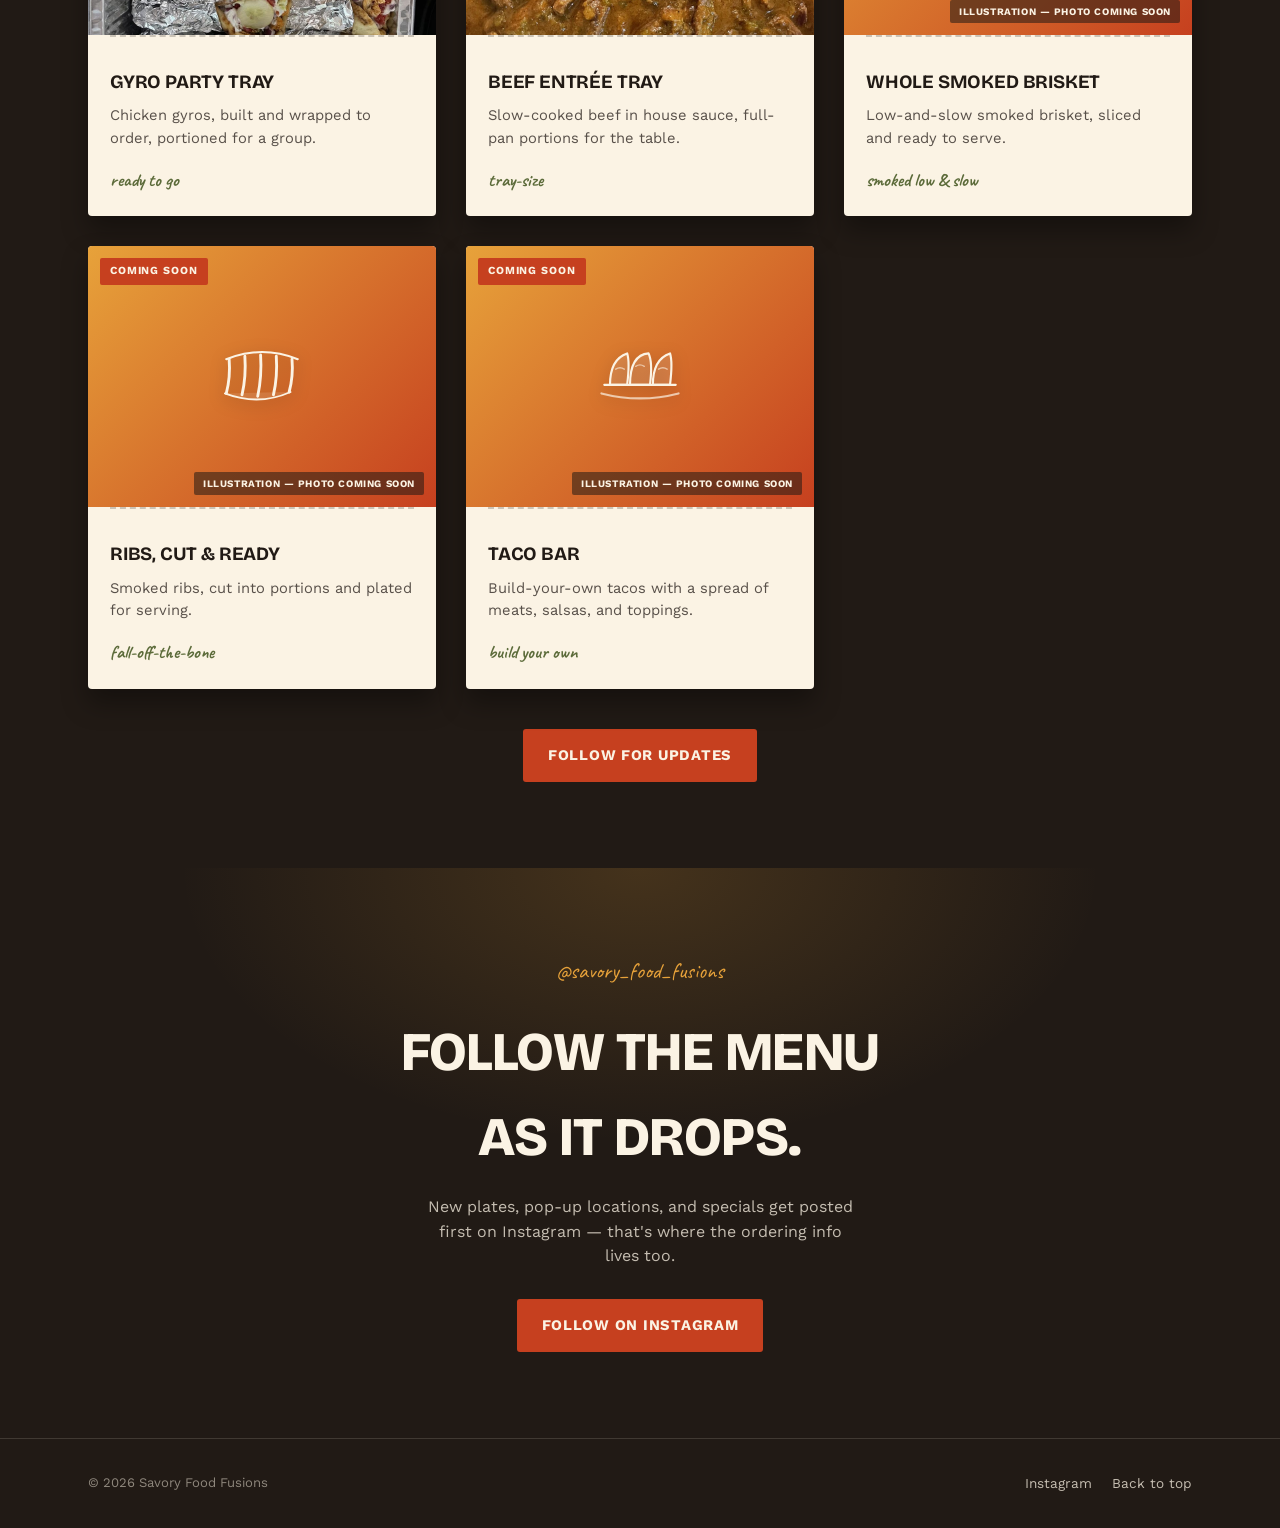
==== commit abcb03ab: "Update site with full menu: new photos and items Replaces the menu with real tray photos for snacks," ====
--- a/index.html
+++ b/index.html
@@ -1,323 +1,815 @@
 <!DOCTYPE html>
 <html lang="en">
 <head>
-  <meta charset="UTF-8">
-  <meta name="viewport" content="width=device-width, initial-scale=1.0">
-  <title>Savory Food Fusions | Food Truck — El Paso, TX</title>
-  <meta name="description" content="Savory Food Fusions is an El Paso, Texas food truck serving bold fusion plates — orange chicken, chili chicken, elote, gyros, pasta and sweets. Find the truck, see the menu, book catering.">
-  <meta property="og:title" content="Savory Food Fusions — El Paso Food Truck">
-  <meta property="og:description" content="Bold fusion plates from the Sun City. Find the truck, see the menu, book catering.">
-  <meta property="og:image" content="images/hero-jerk-chicken.jpg">
-  <link rel="icon" href="images/logo.png" type="image/png">
-  <link rel="preconnect" href="https://fonts.googleapis.com">
-  <link rel="preconnect" href="https://fonts.gstatic.com" crossorigin>
-  <link href="https://fonts.googleapis.com/css2?family=Alfa+Slab+One&family=Nunito+Sans:ital,wght@0,400;0,600;0,800;1,400&display=swap" rel="stylesheet">
-  <link rel="stylesheet" href="styles.css">
+<meta charset="UTF-8">
+<meta name="viewport" content="width=device-width, initial-scale=1.0">
+<title>Savory Food Fusions — Street Food, Remixed</title>
+<meta name="description" content="Savory Food Fusions — birria tacos, street tacos, Dominican plate, Tuscan chicken pasta, chicken gyro, and street corn. Follow @savory_food_fusions.">
+<link rel="preconnect" href="https://fonts.googleapis.com">
+<link rel="preconnect" href="https://fonts.gstatic.com" crossorigin>
+<link href="https://fonts.googleapis.com/css2?family=Bricolage+Grotesque:opsz,wght@12..96,400;12..96,600;12..96,700;12..96,800&family=Work+Sans:wght@400;500;600;700&family=Caveat:wght@600;700&display=swap" rel="stylesheet">
+<link rel="icon" type="image/png" href="images/favicon.png">
+<style>
+  :root{
+    --ink:#211A15;
+    --ink-soft:#332619;
+    --paper:#FBF3E4;
+    --paper-dim:#EFE2C8;
+    --chili:#C6401F;
+    --marigold:#E7A23A;
+    --avocado:#5C6B3A;
+    --line: rgba(251,243,228,0.14);
+  }
+  *{box-sizing:border-box;}
+  html{scroll-behavior:smooth;}
+  body{
+    margin:0;
+    background:var(--ink);
+    color:var(--paper);
+    font-family:'Work Sans', sans-serif;
+    font-size:16px;
+    line-height:1.55;
+  }
+  h1,h2,h3,.wordmark{
+    font-family:'Bricolage Grotesque', sans-serif;
+    letter-spacing:-0.01em;
+    margin:0;
+  }
+  .tag{
+    font-family:'Caveat', cursive;
+    font-weight:700;
+  }
+  a{color:inherit;}
+  img{max-width:100%;display:block;}
+  .wrap{max-width:1160px;margin:0 auto;padding:0 28px;}
+
+  /* ---------- NAV ---------- */
+  header{
+    position:sticky;top:0;z-index:50;
+    background:rgba(33,26,21,0.92);
+    backdrop-filter:blur(6px);
+    border-bottom:1px solid var(--line);
+  }
+  nav.wrap{
+    display:flex;align-items:center;justify-content:space-between;
+    padding-top:14px;padding-bottom:14px;
+  }
+  .brand{display:flex;align-items:center;gap:12px;text-decoration:none;}
+  .stamp{width:44px;height:44px;flex:none;border-radius:50%;object-fit:cover;box-shadow:0 0 0 2px rgba(251,243,228,0.08);}
+  .brand-name{font-size:1.05rem;font-weight:700;letter-spacing:0.02em;text-transform:uppercase;}
+  .navlinks{display:flex;gap:28px;font-size:0.92rem;font-weight:600;text-transform:uppercase;letter-spacing:0.06em;}
+  .navlinks a{text-decoration:none;opacity:0.8;transition:opacity .2s;}
+  .navlinks a:hover{opacity:1;}
+  .navlinks .cta{
+    background:var(--chili);color:var(--paper);padding:9px 16px;border-radius:3px;opacity:1;
+  }
+  @media (max-width:640px){ .navlinks a:not(.cta){display:none;} }
+
+  /* ---------- HERO ---------- */
+  .hero{
+    position:relative;
+    padding:88px 0 70px;
+    overflow:hidden;
+    background:
+      radial-gradient(ellipse 70% 60% at 82% 0%, rgba(198,64,31,0.28), transparent 60%),
+      radial-gradient(ellipse 60% 50% at 10% 100%, rgba(92,107,58,0.30), transparent 60%);
+  }
+  .hero-grid{
+    display:grid;grid-template-columns:1.1fr 0.9fr;gap:48px;align-items:center;
+  }
+  @media (max-width:900px){ .hero-grid{grid-template-columns:1fr;} }
+  .eyebrow{
+    display:inline-flex;align-items:center;gap:10px;
+    font-size:0.8rem;font-weight:700;text-transform:uppercase;letter-spacing:0.14em;
+    color:var(--marigold);margin-bottom:18px;
+  }
+  .eyebrow::before{content:"";width:26px;height:2px;background:var(--marigold);}
+  .hero h1{
+    font-size:clamp(2.6rem, 6vw, 4.6rem);
+    font-weight:800;
+    line-height:0.98;
+    text-transform:uppercase;
+  }
+  .hero h1 em{
+    font-style:normal;color:var(--chili);
+    -webkit-text-stroke:1px var(--paper);
+  }
+  .hero p.lede{
+    margin-top:22px;max-width:46ch;font-size:1.08rem;color:rgba(251,243,228,0.82);
+  }
+  .hero-ctas{display:flex;gap:14px;margin-top:32px;flex-wrap:wrap;}
+  .btn{
+    display:inline-flex;align-items:center;gap:8px;
+    padding:14px 24px;border-radius:3px;font-weight:700;font-size:0.92rem;
+    text-transform:uppercase;letter-spacing:0.05em;text-decoration:none;
+    border:1px solid transparent;transition:transform .15s ease;
+  }
+  .btn:hover{transform:translateY(-2px);}
+  .btn-primary{background:var(--chili);color:var(--paper);}
+  .btn-ghost{border-color:var(--line);color:var(--paper);}
+  .btn-ghost:hover{border-color:var(--paper);}
+
+  .hero-photos{position:relative;height:420px;}
+  .polaroid{
+    position:absolute;background:var(--paper);padding:10px 10px 44px;border-radius:2px;
+    box-shadow:0 18px 34px rgba(0,0,0,0.45);width:230px;
+  }
+  .polaroid img{border-radius:1px;aspect-ratio:1/1;object-fit:cover;}
+  .polaroid span{
+    position:absolute;bottom:12px;left:12px;right:12px;
+    font-family:'Caveat',cursive;font-weight:700;color:var(--ink);font-size:1.15rem;
+  }
+  .hero-badge{
+    position:absolute;top:-26px;left:44%;width:104px;z-index:4;
+    transform:rotate(-9deg);filter:drop-shadow(0 12px 20px rgba(0,0,0,0.5));
+  }
+  .hero-badge img{border-radius:50%;}
+  @media (max-width:520px){ .hero-badge{width:78px;top:-14px;left:38%;} }
+  .p1{top:0;left:8%;transform:rotate(-7deg);z-index:2;}
+  .p2{top:70px;right:2%;transform:rotate(6deg);width:200px;z-index:1;}
+  .p3{bottom:0;left:26%;transform:rotate(3deg);width:210px;z-index:3;}
+  @media (max-width:900px){ .hero-photos{height:340px;} .p1{left:0;} .p2{right:-4%;} .p3{left:32%;}}
+  @media (max-width:520px){ .hero-photos{height:300px;} .polaroid{width:170px;} .p2{width:150px;} .p3{width:160px;}}
+
+  /* ---------- SECTION HEADS ---------- */
+  .section{padding:86px 0;}
+  .section-head{
+    display:flex;justify-content:space-between;align-items:flex-end;gap:24px;
+    margin-bottom:44px;border-bottom:1px solid var(--line);padding-bottom:22px;
+  }
+  .section-head h2{
+    font-size:clamp(1.9rem,3.4vw,2.6rem);text-transform:uppercase;font-weight:800;
+  }
+  .section-head .num{font-family:'Caveat',cursive;color:var(--marigold);font-size:1.3rem;}
+  .section-head p{max-width:38ch;color:rgba(251,243,228,0.7);font-size:0.96rem;text-align:right;}
+  @media (max-width:640px){ .section-head{flex-direction:column;align-items:flex-start;} .section-head p{text-align:left;} }
+
+  /* ---------- MENU / TICKETS ---------- */
+  .menu-grid{
+    display:grid;grid-template-columns:repeat(3,1fr);gap:30px;
+  }
+  @media (max-width:900px){ .menu-grid{grid-template-columns:repeat(2,1fr);} }
+  @media (max-width:600px){ .menu-grid{grid-template-columns:1fr;} }
+
+  .ticket{
+    background:var(--paper);color:var(--ink);border-radius:4px;overflow:hidden;
+    position:relative;
+    box-shadow:0 14px 26px rgba(0,0,0,0.35);
+  }
+  .ticket .photo{position:relative;aspect-ratio:4/3;overflow:hidden;}
+  .ticket .photo img{width:100%;height:100%;object-fit:cover;transition:transform .5s ease;}
+  .ticket:hover .photo img{transform:scale(1.06);}
+  .ticket .badge{
+    position:absolute;top:12px;left:12px;background:var(--chili);color:var(--paper);
+    font-size:0.68rem;font-weight:700;text-transform:uppercase;letter-spacing:0.08em;
+    padding:5px 10px;border-radius:2px;
+  }
+  .ticket .body{padding:20px 22px 22px;position:relative;}
+  .ticket .body::before{
+    content:"";position:absolute;top:0;left:22px;right:22px;height:0;
+    border-top:2px dashed rgba(33,26,21,0.22);
+  }
+  .ticket h3{font-size:1.18rem;text-transform:uppercase;margin-top:12px;font-weight:700;}
+  .ticket p{margin:8px 0 0;font-size:0.92rem;color:rgba(33,26,21,0.75);}
+  .ticket .price-row{
+    display:flex;justify-content:space-between;align-items:center;margin-top:16px;
+  }
+  .ticket .flavor{font-family:'Caveat',cursive;font-weight:700;color:var(--avocado);font-size:1.15rem;}
+
+  .ticket .photo.no-photo{
+    background:linear-gradient(135deg, var(--marigold), var(--chili));
+    display:flex;align-items:center;justify-content:center;
+  }
+  .ticket .photo.no-photo .icon-svg{width:100px;height:80px;filter:drop-shadow(0 4px 8px rgba(0,0,0,0.25));}
+  .ticket .photo.no-photo .soon{
+    position:absolute;bottom:12px;right:12px;background:rgba(33,26,21,0.55);color:var(--paper);
+    font-size:0.62rem;font-weight:700;text-transform:uppercase;letter-spacing:0.06em;
+    padding:4px 9px;border-radius:2px;
+  }
+
+  .extras{margin-top:56px;}
+  .extras h3{
+    font-size:0.85rem;font-weight:700;text-transform:uppercase;letter-spacing:0.1em;
+    color:var(--marigold);margin-bottom:18px;
+  }
+  .extras-grid{display:grid;grid-template-columns:repeat(auto-fit,minmax(220px,1fr));gap:18px;}
+  @media (max-width:700px){ .extras-grid{grid-template-columns:1fr;} }
+  .extra-card{
+    background:var(--paper);color:var(--ink);border-radius:4px;padding:14px 16px;
+    display:flex;align-items:center;gap:14px;box-shadow:0 10px 20px rgba(0,0,0,0.28);
+  }
+  .extra-card .thumb{
+    width:52px;height:52px;border-radius:50%;flex:none;object-fit:cover;
+    background:var(--paper-dim);display:flex;align-items:center;justify-content:center;font-size:1.4rem;
+  }
+  .extra-card .thumb img{width:100%;height:100%;object-fit:cover;border-radius:50%;}
+  .extra-card h4{font-size:0.92rem;font-weight:700;text-transform:uppercase;margin:0;}
+  .extra-card p{margin:2px 0 0;font-size:0.8rem;color:rgba(33,26,21,0.7);}
+
+  /* ---------- GALLERY STRIP ---------- */
+  .strip{
+    display:flex;gap:16px;overflow-x:auto;padding-bottom:8px;
+    scroll-snap-type:x mandatory;
+  }
+  .strip::-webkit-scrollbar{height:6px;}
+  .strip::-webkit-scrollbar-thumb{background:var(--line);border-radius:6px;}
+  .strip figure{
+    flex:none;width:260px;margin:0;scroll-snap-align:start;
+  }
+  .strip img{width:100%;aspect-ratio:3/4;object-fit:cover;border-radius:4px;}
+  .strip figcaption{margin-top:10px;font-size:0.85rem;color:rgba(251,243,228,0.65);}
+
+  /* ---------- ABOUT / FUSION STATEMENT ---------- */
+  .fusion{
+    background:var(--paper);color:var(--ink);
+  }
+  .fusion .wrap{
+    display:grid;grid-template-columns:0.9fr 1.1fr;gap:56px;align-items:center;
+  }
+  @media (max-width:860px){ .fusion .wrap{grid-template-columns:1fr;} }
+  .fusion h2{font-size:clamp(1.8rem,3.6vw,2.7rem);text-transform:uppercase;line-height:1.05;font-weight:800;}
+  .fusion .accent{color:var(--chili);}
+  .fusion p{margin-top:18px;font-size:1.02rem;color:rgba(33,26,21,0.78);max-width:52ch;}
+  .fusion-visual{position:relative;}
+  .fusion-visual img{border-radius:4px;box-shadow:0 20px 40px rgba(0,0,0,0.25);}
+  .fusion-tag{
+    position:absolute;bottom:-18px;right:-18px;background:var(--avocado);color:var(--paper);
+    padding:14px 18px;border-radius:50%;width:110px;height:110px;
+    display:flex;align-items:center;justify-content:center;text-align:center;
+    font-family:'Caveat',cursive;font-weight:700;font-size:1.05rem;line-height:1.15;
+    transform:rotate(-8deg);box-shadow:0 10px 20px rgba(0,0,0,0.25);
+  }
+
+  /* ---------- FOLLOW / CTA ---------- */
+  /* ---------- CATERING (COMING SOON) ---------- */
+  .catering-banner{
+    position:relative;
+    border:1px dashed var(--line);
+    border-radius:6px;
+    padding:26px 28px;
+    margin-bottom:36px;
+    display:flex;align-items:center;gap:18px;flex-wrap:wrap;
+    background:repeating-linear-gradient(135deg, rgba(251,243,228,0.03) 0 2px, transparent 2px 14px);
+  }
+  .catering-ribbon{
+    display:inline-block;background:var(--chili);color:var(--paper);flex:none;
+    font-size:0.72rem;font-weight:700;text-transform:uppercase;letter-spacing:0.1em;
+    padding:6px 14px;border-radius:2px;
+    transform:rotate(-2deg);
+  }
+  .catering-banner p{margin:0;color:rgba(251,243,228,0.75);font-size:0.95rem;max-width:60ch;}
+  .catering-grid{
+    display:grid;grid-template-columns:repeat(3,1fr);gap:30px;
+  }
+  @media (max-width:900px){ .catering-grid{grid-template-columns:repeat(2,1fr);} }
+  @media (max-width:600px){ .catering-grid{grid-template-columns:1fr;} }
+  .catering-cta{text-align:center;margin-top:40px;}
+
+  .follow{
+    text-align:center;background:
+      radial-gradient(ellipse 60% 80% at 50% 0%, rgba(231,162,58,0.18), transparent 60%);
+  }
+  .follow h2{font-size:clamp(2rem,5vw,3.4rem);text-transform:uppercase;font-weight:800;}
+  .follow p{margin:16px auto 30px;max-width:44ch;color:rgba(251,243,228,0.75);}
+  .handle{
+    display:inline-flex;align-items:center;gap:10px;
+    font-family:'Caveat',cursive;font-size:1.4rem;color:var(--marigold);margin-bottom:22px;
+  }
+
+  footer{
+    border-top:1px solid var(--line);padding:34px 0;
+  }
+  footer .wrap{display:flex;justify-content:space-between;align-items:center;flex-wrap:wrap;gap:12px;}
+  footer .fine{font-size:0.82rem;color:rgba(251,243,228,0.5);}
+  footer .foot-links{display:flex;gap:20px;font-size:0.85rem;}
+  footer a{text-decoration:none;opacity:0.75;}
+  footer a:hover{opacity:1;}
+</style>
 </head>
 <body>
 
-  <header class="nav">
-    <a href="#top" class="nav__brand">
-      <img src="images/logo.png" alt="Savory Food Fusions logo" width="64" height="58">
+<header>
+  <nav class="wrap">
+    <a class="brand" href="#top">
+      <img class="stamp" src="images/logo.png" alt="Savory Food Fusions logo">
+      <span class="brand-name">Savory Food Fusions</span>
     </a>
-    <nav class="nav__links" id="navLinks">
+    <div class="navlinks">
       <a href="#menu">Menu</a>
-      <a href="#find">Find the Truck</a>
+      <a href="#gallery">Gallery</a>
       <a href="#catering">Catering</a>
-      <a href="#about">About</a>
-      <a href="menu.html">Printable Menu</a>
-      <a href="#contact" class="btn btn--sm">Order / Contact</a>
-    </nav>
-    <button class="nav__toggle" id="navToggle" aria-label="Open menu" aria-expanded="false">
-      <span></span><span></span><span></span>
-    </button>
-  </header>
-
-  <main id="top">
-
-    <!-- HERO -->
-    <section class="hero">
-      <div class="hero__text">
-        <p class="eyebrow">El Paso, Texas · Food Truck</p>
-        <img class="hero__logo" src="images/logo.png" alt="Savory Food Fusions">
-        <h1 class="sr-only">Savory Food Fusions</h1>
-        <p class="hero__tag">Bold flavors. Borderland soul. One truck.</p>
-        <p class="hero__sub">Asian-style chicken, street-corn elote, Mediterranean gyros and comfort pasta — cooked fresh on the Sun City streets.</p>
-        <div class="hero__cta">
-          <a href="#menu" class="btn">See the Menu</a>
-          <a href="#find" class="btn btn--ghost">Where's the Truck?</a>
+      <a href="#fusion">About</a>
+      <a class="cta" href="https://www.instagram.com/savory_food_fusions" target="_blank" rel="noopener">Follow</a>
+    </div>
+  </nav>
+</header>
+
+<main id="top">
+
+  <!-- HERO -->
+  <section class="hero">
+    <div class="wrap hero-grid">
+      <div>
+        <div class="eyebrow">El Paso · Made to order</div>
+        <h1>Street food,<br><em>remixed.</em></h1>
+        <p class="lede">Birria tacos, Dominican skirt steak, Tuscan pasta, and a Mediterranean gyro — cooked where cuisines collide. Every plate is a fusion, every bite is loaded.</p>
+        <div class="hero-ctas">
+          <a class="btn btn-primary" href="#menu">See the menu</a>
+          <a class="btn btn-ghost" href="https://www.instagram.com/savory_food_fusions" target="_blank" rel="noopener">@savory_food_fusions</a>
         </div>
       </div>
-      <div class="hero__mosaic" aria-label="Menu highlights">
-        <a href="#menu" class="tile tile--lg"><img src="images/hero-jerk-chicken.jpg" alt="Jerk chicken"><span>Jerk Chicken</span></a>
-        <a href="#menu" class="tile tile--a"><img src="images/hero-chicken-gyro.jpg" alt="Chicken gyro"><span>Chicken Gyro</span></a>
-        <a href="#menu" class="tile tile--b"><img src="images/hero-hot-cheeto-elote.jpg" alt="Street corn with Hot Cheetos"><span>Street Corn</span></a>
-        <a href="#menu" class="tile tile--c"><img src="images/hero-tuscan-pasta.jpg" alt="Tuscan pasta"><span>Tuscan Pasta</span></a>
-        <a href="#menu" class="tile tile--d"><img src="images/hero-candied-grapes.jpg" alt="Candied grapes"><span>Candied Grapes</span></a>
-      </div>
-    </section>
-
-    <!-- TICKER -->
-    <div class="ticker" aria-hidden="true">
-      <div class="ticker__track">
-        <span>General Tso Chicken</span><span>·</span><span>Teriyaki Chicken</span><span>·</span><span>Orange Chicken</span><span>·</span><span>Jerk Chicken</span><span>·</span><span>Elote</span><span>·</span><span>Street Corn Hot Cheetos</span><span>·</span><span>Chicken Gyro</span><span>·</span><span>Tuscan Pasta</span><span>·</span><span>Candied Grapes</span><span>·</span><span>Honey Butter Corn Bread</span><span>·</span><span>Dominican Rice</span><span>·</span>
-        <span>General Tso Chicken</span><span>·</span><span>Teriyaki Chicken</span><span>·</span><span>Orange Chicken</span><span>·</span><span>Jerk Chicken</span><span>·</span><span>Elote</span><span>·</span><span>Street Corn Hot Cheetos</span><span>·</span><span>Chicken Gyro</span><span>·</span><span>Tuscan Pasta</span><span>·</span><span>Candied Grapes</span><span>·</span><span>Honey Butter Corn Bread</span><span>·</span><span>Dominican Rice</span><span>·</span>
+      <div class="hero-photos">
+        <div class="hero-badge"><img src="images/logo.png" alt="Savory Food Fusions seal"></div>
+        <div class="polaroid p1"><img src="images/quesadillas.jpg" alt="Birria tacos with consommé"><span>birria tacos</span></div>
+        <div class="polaroid p2"><img src="images/wings.jpg" alt="Pollo guisado chicken drumsticks"><span>pollo guisado</span></div>
+        <div class="polaroid p3"><img src="images/candy.jpg" alt="Candied grapes"><span>candied grape</span></div>
       </div>
     </div>
-
-    <!-- MENU -->
-    <section class="section" id="menu">
-      <div class="section__head">
-        <p class="eyebrow">The Menu</p>
-        <h2>Fusion plates, made to order</h2>
-        <p class="section__sub">Everything comes out hot from the window. Ask about today's specials.</p>
-      </div>
-
-      <h3 class="menu__group">Mains</h3>
-      <div class="menu">
-        <article class="card">
-          <div class="card__img"><img src="images/chicken-trio.jpg" alt="General Tso, teriyaki and orange chicken in wooden bowls" loading="lazy"></div>
-          <div class="card__body">
-            <div class="card__title"><h4>Asian Chicken — Pick Your Style</h4><span class="price">$—</span></div>
-            <p>Crispy chicken your way:</p>
-            <ul class="card__list">
-              <li><strong>General Tso</strong> (sweet-and-spicy with toasted chiles)</li>
-              <li><strong>Teriyaki</strong> (sweet soy, green onion)</li>
-              <li><strong>Orange</strong> (sticky citrus glaze)</li>
-            </ul>
-            <p>Served with your choice of rice.</p>
-            <span class="tag tag--hot">General Tso is spicy</span>
-          </div>
-        </article>
-
-        <article class="card">
-          <div class="card__img"><img src="images/jerk-chicken.jpg" alt="Grilled jerk chicken with dipping sauce" loading="lazy"></div>
-          <div class="card__body">
-            <div class="card__title"><h4>Jerk Chicken</h4><span class="price">$—</span></div>
-            <p>Char-grilled chicken in a Jamaican jerk marinade — allspice, thyme and scotch bonnet — served with house jerk sauce.</p>
-            <span class="tag tag--hot">Spicy</span>
-          </div>
-        </article>
-
-        <article class="card">
-          <div class="card__img"><img src="images/chicken-gyro.jpg" alt="Chicken gyro wrap with lettuce, tomato, cucumber and red onion" loading="lazy"></div>
-          <div class="card__body">
-            <div class="card__title"><h4>Chicken Gyro</h4><span class="price">$—</span></div>
-            <p>Seasoned chicken, crisp lettuce, tomato, cucumber and red onion wrapped in warm pita with cool tzatziki.</p>
-          </div>
-        </article>
-
-        <article class="card">
-          <div class="card__img"><img src="images/creamy-pasta.jpg" alt="Tuscan pasta with sun-dried tomato, spinach and garlic bread" loading="lazy"></div>
-          <div class="card__body">
-            <div class="card__title"><h4>Tuscan Pasta</h4><span class="price">$—</span></div>
-            <p>Penne in a creamy sun-dried tomato sauce with spinach, served with two slices of cheesy garlic bread.</p>
-          </div>
-        </article>
-
-        <article class="card">
-          <div class="card__img"><img src="images/rice-trio.jpg" alt="Signature Dominican rice, white rice and fried rice" loading="lazy"></div>
-          <div class="card__body">
-            <div class="card__title"><h4>Pick Your Rice</h4><span class="price">$—</span></div>
-            <p>Signature Dominican Rice, White Rice, or Fried Rice with egg, corn, carrots and green beans. Side or base.</p>
-          </div>
-        </article>
-      </div>
-
-      <h3 class="menu__group">Street Corn</h3>
-      <div class="menu">
-        <article class="card">
-          <div class="card__img"><img src="images/classic-elote.jpg" alt="Classic elote in a cup with cotija and chile" loading="lazy"></div>
-          <div class="card__body">
-            <div class="card__title"><h4>Classic Elote en Vaso</h4><span class="price">$—</span></div>
-            <p>Sweet corn, crema, mayo, cotija cheese and a dusting of chile-lime. El Paso's favorite in a cup.</p>
-          </div>
-        </article>
-
-        <article class="card">
-          <div class="card__img"><img src="images/hot-cheeto-elote.jpg" alt="Elote topped with crushed Flamin' Hot Cheetos" loading="lazy"></div>
-          <div class="card__body">
-            <div class="card__title"><h4>Street Corn Hot Cheetos</h4><span class="price">$—</span></div>
-            <p>Creamy street corn buried under crushed Flamin' Hot Cheetos. Crunchy, creamy, fiery.</p>
-            <span class="tag tag--hot">Spicy</span>
-          </div>
-        </article>
-      </div>
-
-      <h3 class="menu__group">Sweets</h3>
-      <div class="menu">
-        <article class="card">
-          <div class="card__img"><img src="images/candied-grapes.jpg" alt="Candied grapes in blue, white, pink and green" loading="lazy"></div>
-          <div class="card__body">
-            <div class="card__title"><h4>Candied Grapes</h4><span class="price">$—</span></div>
-            <p>Fresh grapes dipped in a crunchy candy shell with coconut, sprinkles and drizzle. Custom colors for parties and events.</p>
-          </div>
-        </article>
-
-        <article class="card">
-          <div class="card__img"><img src="images/cornbread.jpg" alt="Golden honey cornbread squares" loading="lazy"></div>
-          <div class="card__body">
-            <div class="card__title"><h4>Honey Butter Corn Bread</h4><span class="price">$—</span></div>
-            <p>Thick-cut, golden-crusted and moist. Great on the side or on its own.</p>
-          </div>
-        </article>
-      </div>
-
-      <p class="menu__note">Menu rotates. Prices and availability set at the truck.</p>
-    </section>
-
-    <!-- FIND THE TRUCK -->
-    <section class="section section--dark" id="find">
-      <div class="section__head">
-        <p class="eyebrow">Find the Truck</p>
-        <h2>Where we're parked this week</h2>
-        <p class="section__sub">Schedule changes weekly. Follow us on social for same-day updates.</p>
-      </div>
-      <div class="schedule">
-        <div class="schedule__row"><span class="schedule__day">Mon</span><span class="schedule__loc">Closed</span><span class="schedule__time">—</span></div>
-        <div class="schedule__row"><span class="schedule__day">Tue</span><span class="schedule__loc">TBD</span><span class="schedule__time">11a – 2p</span></div>
-        <div class="schedule__row"><span class="schedule__day">Wed</span><span class="schedule__loc">TBD</span><span class="schedule__time">11a – 2p</span></div>
-        <div class="schedule__row"><span class="schedule__day">Thu</span><span class="schedule__loc">TBD</span><span class="schedule__time">11a – 2p</span></div>
-        <div class="schedule__row"><span class="schedule__day">Fri</span><span class="schedule__loc">TBD</span><span class="schedule__time">11a – 8p</span></div>
-        <div class="schedule__row"><span class="schedule__day">Sat</span><span class="schedule__loc">TBD</span><span class="schedule__time">11a – 8p</span></div>
-        <div class="schedule__row"><span class="schedule__day">Sun</span><span class="schedule__loc">Private events</span><span class="schedule__time">By booking</span></div>
-      </div>
-      <div class="find__cta">
-        <a class="btn" href="https://www.instagram.com/Savory_Food_Fusions/" target="_blank" rel="noopener">Instagram</a>
-        <a class="btn btn--ghost" href="https://www.facebook.com/61575715000216/" target="_blank" rel="noopener">Facebook</a>
-      </div>
-    </section>
-
-    <!-- CATERING -->
-    <section class="section" id="catering">
-      <div class="split">
-        <div class="split__img">
-          <img src="images/candied-grapes.jpg" alt="Custom-colored candied grapes for events" loading="lazy">
+  </section>
+
+  <!-- MENU -->
+  <section class="section" id="menu">
+    <div class="wrap">
+      <div class="section-head">
+        <div>
+          <span class="num">on the board</span>
+          <h2>The Menu</h2>
         </div>
-        <div class="split__text">
-          <p class="eyebrow">Catering & Events</p>
-          <h2>Bring the truck to your party</h2>
-          <p>Birthdays, quinceañeras, office lunches, military unit events, weddings and block parties across El Paso and Fort Bliss. We build a menu around your crowd and your budget.</p>
-          <ul class="checks">
-            <li>Full-service truck on site</li>
-            <li>Drop-off trays and party packs</li>
-            <li>Custom-color candied grapes and dessert boxes</li>
-            <li>Vegetarian options available</li>
-          </ul>
-          <a href="mailto:catering@savoryfoodfusions.com?subject=Catering%20Quote%20Request" class="btn">Request a Quote</a>
+        <p>The current lineup, straight off the pass and posted to @savory_food_fusions.</p>
+      </div>
+
+      <div class="menu-grid">
+
+        <article class="ticket">
+          <div class="photo"><span class="badge">Mexican</span><img src="images/quesadillas.jpg" alt="Birria tacos with Spanish rice, consommé, and lime"></div>
+          <div class="body">
+            <h3>Birria Tacos</h3>
+            <p>Served with Spanish rice, cilantro &amp; onions, consommé, and lime.</p>
+            <div class="price-row"><span class="flavor">consommé + lime</span></div>
+          </div>
+        </article>
+
+        <article class="ticket">
+          <div class="photo"><span class="badge">Mexican</span><img src="images/street-tacos.jpg" alt="Street tacos with skirt steak, Spanish rice, and spicy salsa"></div>
+          <div class="body">
+            <h3>Street Tacos</h3>
+            <p>Skirt steak with Spanish rice, cilantro &amp; onions, and spicy salsa.</p>
+            <div class="price-row"><span class="flavor">spicy salsa</span></div>
+          </div>
+        </article>
+
+        <article class="ticket">
+          <div class="photo"><span class="badge">Dominican</span><img src="images/dominican-plate.jpg" alt="Dominican plate with skirt steak, Spanish rice, sweet plantains, and corn"></div>
+          <div class="body">
+            <h3>Dominican Plate</h3>
+            <p>Skirt steak with Spanish rice, sweet plantains, and corn.</p>
+            <div class="price-row"><span class="flavor">sweet plantain</span></div>
+          </div>
+        </article>
+
+        <article class="ticket">
+          <div class="photo"><span class="badge">Italian</span><img src="images/tuscan-pasta-new.jpg" alt="Tuscan pasta with spinach, sun-dried tomato, and parmesan"></div>
+          <div class="body">
+            <h3>Tuscan Pasta</h3>
+            <p>Penne tossed with sun-dried tomato, spinach, and parmesan cheese.</p>
+            <div class="price-row"><span class="flavor">parmesan finish</span></div>
+          </div>
+        </article>
+
+        <article class="ticket">
+          <div class="photo"><span class="badge">Italian</span><img src="images/mac-cheese.jpg" alt="Creamy mac and cheese"></div>
+          <div class="body">
+            <h3>Creamy Mac &amp; Cheese</h3>
+            <p>Classic elbow macaroni in a rich, creamy cheese sauce.</p>
+            <div class="price-row"><span class="flavor">rich &amp; creamy</span></div>
+          </div>
+        </article>
+
+        <article class="ticket">
+          <div class="photo"><span class="badge">Italian</span><img src="images/meat-sauce-pasta.jpg" alt="Penne pasta in meat sauce with parmesan"></div>
+          <div class="body">
+            <h3>Meat Sauce Pasta</h3>
+            <p>Penne tossed in a savory meat sauce, topped with shredded parmesan.</p>
+            <div class="price-row"><span class="flavor">hearty &amp; savory</span></div>
+          </div>
+        </article>
+
+        <article class="ticket">
+          <div class="photo"><span class="badge">Mediterranean</span><img src="images/gyro.jpg" alt="Chicken gyro with tzatziki, lettuce, tomato, onion, and cucumber"></div>
+          <div class="body">
+            <h3>Chicken Gyro</h3>
+            <p>With tzatziki sauce, lettuce, tomato, onion &amp; cucumber.</p>
+            <div class="price-row"><span class="flavor">tzatziki cool</span></div>
+          </div>
+        </article>
+
+        <article class="ticket">
+          <div class="photo"><span class="badge">Street Corn</span><img src="images/elote-original.jpg" alt="Original street corn with cotija cheese crumble and chili topping"></div>
+          <div class="body">
+            <h3>Original Street Corn</h3>
+            <p>With cotija cheese crumble and chili topping.</p>
+            <div class="price-row"><span class="flavor">chili crumble</span></div>
+          </div>
+        </article>
+
+        <article class="ticket">
+          <div class="photo"><span class="badge">Street Corn</span><img src="images/elote-hot-cheetos.jpg" alt="Street corn with hot Cheetos, cheese crumble, and chili topping"></div>
+          <div class="body">
+            <h3>Hot Cheetos Street Corn</h3>
+            <p>With hot Cheetos, cheese crumble, and chili topping.</p>
+            <div class="price-row"><span class="flavor">crunchy heat</span></div>
+          </div>
+        </article>
+
+        <article class="ticket">
+          <div class="photo"><span class="badge">Street Corn</span><img src="images/elote-steak.jpg" alt="Street corn loaded with steak"></div>
+          <div class="body">
+            <h3>Loaded Steak Street Corn</h3>
+            <p>Topped with seasoned steak, cheese crumble, and chili topping.</p>
+            <div class="price-row"><span class="flavor">steak loaded</span></div>
+          </div>
+        </article>
+
+        <article class="ticket">
+          <div class="photo"><span class="badge">Snack</span><img src="images/chicken-bites.jpg" alt="Crispy fried chicken bites"></div>
+          <div class="body">
+            <h3>Chicken Bites</h3>
+            <p>Crispy fried chicken bites, golden and crunchy.</p>
+            <div class="price-row"><span class="flavor">crispy &amp; crunchy</span></div>
+          </div>
+        </article>
+
+        <article class="ticket">
+          <div class="photo"><span class="badge">Snack</span><img src="images/pizza-bagels.jpg" alt="Cheese and pepperoni pizza bagels"></div>
+          <div class="body">
+            <h3>Pizza Bagels</h3>
+            <p>Toasted bagels topped with sauce and melted cheese — cheese or pepperoni.</p>
+            <div class="price-row"><span class="flavor">cheese or pepperoni</span></div>
+          </div>
+        </article>
+
+        <article class="ticket">
+          <div class="photo"><span class="badge">Snack</span><img src="images/quesadilla-snack.jpg" alt="Cheese quesadilla, cut into wedges"></div>
+          <div class="body">
+            <h3>Cheese Quesadilla</h3>
+            <p>Melted cheese folded into a grilled tortilla — add chicken or shredded beef.</p>
+            <div class="price-row"><span class="flavor">add chicken or beef</span></div>
+          </div>
+        </article>
+
+        <article class="ticket">
+          <div class="photo"><span class="badge">Mexican</span><img src="images/jerk-chicken-tacos.jpg" alt="Jerk chicken tacos with mango pico de gallo"></div>
+          <div class="body">
+            <h3>Jerk Chicken Tacos</h3>
+            <p>Jerk-spiced chicken topped with fresh mango pico de gallo.</p>
+            <div class="price-row"><span class="flavor">mango pico</span></div>
+          </div>
+        </article>
+
+        <article class="ticket">
+          <div class="photo"><span class="badge">Mexican</span><img src="images/steak-street-tacos.jpg" alt="Steak street tacos with cilantro and onions"></div>
+          <div class="body">
+            <h3>Steak Street Tacos</h3>
+            <p>Grilled steak topped with cilantro and onions.</p>
+            <div class="price-row"><span class="flavor">cilantro &amp; onion</span></div>
+          </div>
+        </article>
+
+        <article class="ticket">
+          <div class="photo"><span class="badge">Mexican</span><img src="images/quesabirria-tacos.jpg" alt="QuesaBirria beef tacos with consome"></div>
+          <div class="body">
+            <h3>QuesaBirria Tacos</h3>
+            <p>Beef birria folded into a cheesy, griddled tortilla, served with consomé.</p>
+            <div class="price-row"><span class="flavor">served w/ consomé</span></div>
+          </div>
+        </article>
+
+        <article class="ticket">
+          <div class="photo"><span class="badge">Nachos</span><img src="images/nachos-ground-beef.jpg" alt="Ground beef nachos with pico de gallo and avocado salsa"></div>
+          <div class="body">
+            <h3>Ground Beef Nachos</h3>
+            <p>Crispy tortilla chips loaded with seasoned ground beef, cheese sauce, pico de gallo, and avocado salsa.</p>
+            <div class="price-row"><span class="flavor">loaded &amp; saucy</span></div>
+          </div>
+        </article>
+
+        <article class="ticket">
+          <div class="photo"><span class="badge">Nachos</span><img src="images/nachos-jerk-chicken.jpg" alt="Jerk chicken nachos with mango pico de gallo"></div>
+          <div class="body">
+            <h3>Jerk Chicken Nachos</h3>
+            <p>Crispy tortilla chips loaded with jerk chicken, cheese sauce, and mango pico de gallo.</p>
+            <div class="price-row"><span class="flavor">sweet &amp; spiced</span></div>
+          </div>
+        </article>
+
+        <article class="ticket">
+          <div class="photo"><span class="badge">Nachos</span><img src="images/nachos-steak.jpg" alt="Steak nachos with pico de gallo"></div>
+          <div class="body">
+            <h3>Steak Nachos</h3>
+            <p>Crispy tortilla chips loaded with grilled steak, cheese sauce, and pico de gallo.</p>
+            <div class="price-row"><span class="flavor">loaded &amp; saucy</span></div>
+          </div>
+        </article>
+
+        <article class="ticket">
+          <div class="photo"><span class="badge">Entree</span><img src="images/pollo-guisado.jpg" alt="Pollo guisado, Dominican stewed chicken"></div>
+          <div class="body">
+            <h3>Pollo Guisado</h3>
+            <p>Dominican-style stewed chicken, slow-braised in savory sofrito.</p>
+            <div class="price-row"><span class="flavor">slow-braised</span></div>
+          </div>
+        </article>
+
+        <article class="ticket">
+          <div class="photo"><span class="badge">Entree</span><img src="images/jerk-chicken.jpg" alt="Grilled jerk chicken with scallions"></div>
+          <div class="body">
+            <h3>Jerk Chicken</h3>
+            <p>Grilled and charred jerk chicken, finished with fresh scallions.</p>
+            <div class="price-row"><span class="flavor">smoky heat</span></div>
+          </div>
+        </article>
+
+        <article class="ticket">
+          <div class="photo"><span class="badge">Entree</span><img src="images/carne-guisado.jpg" alt="Carne guisada, stewed beef with cilantro"></div>
+          <div class="body">
+            <h3>Carne Guisado</h3>
+            <p>Tender stewed beef simmered in a rich savory sauce, topped with fresh cilantro.</p>
+            <div class="price-row"><span class="flavor">slow-braised</span></div>
+          </div>
+        </article>
+
+        <article class="ticket">
+          <div class="photo"><span class="badge">Salad</span><img src="images/caesar-salad.jpg" alt="Caesar salad with croutons and parmesan"></div>
+          <div class="body">
+            <h3>Caesar Salad</h3>
+            <p>Crisp romaine, parmesan, and croutons tossed in classic Caesar dressing.</p>
+            <div class="price-row"><span class="flavor">crisp &amp; classic</span></div>
+          </div>
+        </article>
+
+        <article class="ticket">
+          <div class="photo"><span class="badge">Salad</span><img src="images/potato-salad.jpg" alt="Southern potato salad with paprika"></div>
+          <div class="body">
+            <h3>Southern Potato Salad</h3>
+            <p>Creamy Southern-style potato salad, dusted with paprika.</p>
+            <div class="price-row"><span class="flavor">creamy classic</span></div>
+          </div>
+        </article>
+
+        <article class="ticket">
+          <div class="photo"><span class="badge">Salad</span><img src="images/house-salad.jpg" alt="House salad with cucumber, tomato, onion, and peppers"></div>
+          <div class="body">
+            <h3>House Salad</h3>
+            <p>Fresh greens with cucumber, tomato, red onion, and sweet peppers.</p>
+            <div class="price-row"><span class="flavor">fresh &amp; light</span></div>
+          </div>
+        </article>
+
+        <article class="ticket">
+          <div class="photo"><span class="badge">Side</span><img src="images/bbq-beans.jpg" alt="BBQ beans"></div>
+          <div class="body">
+            <h3>BBQ Beans</h3>
+            <p>Hearty BBQ beans simmered low and slow.</p>
+            <div class="price-row"><span class="flavor">smoky &amp; savory</span></div>
+          </div>
+        </article>
+
+        <article class="ticket">
+          <div class="photo"><span class="badge">Side</span><img src="images/cornbread.jpg" alt="Cornbread slices"></div>
+          <div class="body">
+            <h3>Cornbread</h3>
+            <p>Warm, golden cornbread, sliced and ready to share.</p>
+            <div class="price-row"><span class="flavor">buttery &amp; sweet</span></div>
+          </div>
+        </article>
+
+        <article class="ticket">
+          <div class="photo"><span class="badge">Side</span><img src="images/spanish-beans.jpg" alt="Spanish beans with cilantro"></div>
+          <div class="body">
+            <h3>Spanish Beans</h3>
+            <p>Savory Spanish-style beans simmered with peppers and fresh cilantro.</p>
+            <div class="price-row"><span class="flavor">savory &amp; hearty</span></div>
+          </div>
+        </article>
+
+      </div>
+
+      <div class="extras">
+        <h3>Drinks &amp; Extras</h3>
+        <div class="extras-grid">
+          <div class="extra-card">
+            <span class="thumb">🥤</span>
+            <div><h4>Snapple</h4><p>Mango, apple, or kiwi strawberry</p></div>
+          </div>
+          <div class="extra-card">
+            <span class="thumb">💧</span>
+            <div><h4>Bottled Water</h4><p>Cold and ready to go</p></div>
+          </div>
+          <div class="extra-card">
+            <span class="thumb"><img src="images/candy.jpg" alt="Candied grapes"></span>
+            <div><h4>Candied Grape</h4><p>#candiedfruit — sweet, sour, and spicy</p></div>
+          </div>
         </div>
       </div>
-    </section>
-
-    <!-- ABOUT -->
-    <section class="section section--cream" id="about">
-      <div class="split split--rev">
-        <div class="split__img">
-          <img src="images/chicken-gyro.jpg" alt="Chicken gyro wrap" loading="lazy">
+
+      <div class="extras">
+        <h3>Sauces &amp; Salsas</h3>
+        <div class="extras-grid">
+          <div class="extra-card">
+            <span class="thumb"><img src="images/jerk-sauce.jpg" alt="Jerk sauce"></span>
+            <div><h4>Jerk Sauce</h4><p>Bold and smoky, with a slow heat</p></div>
+          </div>
+          <div class="extra-card">
+            <span class="thumb"><img src="images/pico-de-gallo.jpg" alt="Pico de gallo"></span>
+            <div><h4>Pico de Gallo</h4><p>Fresh tomato, onion, and cilantro</p></div>
+          </div>
+          <div class="extra-card">
+            <span class="thumb"><img src="images/avocado-salsa.jpg" alt="Avocado salsa"></span>
+            <div><h4>Avocado Salsa</h4><p>Creamy, bright, and herby</p></div>
+          </div>
+          <div class="extra-card">
+            <span class="thumb"><img src="images/spicy-salsa.jpg" alt="Spicy salsa"></span>
+            <div><h4>Spicy Salsa</h4><p>House-roasted and fiery</p></div>
+          </div>
         </div>
-        <div class="split__text">
-          <p class="eyebrow">Our Story</p>
-          <h2>Fusion is how we eat at home</h2>
-          <p>Savory Food Fusions started with one idea: the best meals mix cultures. Asian glazes, Mexican street corn, Mediterranean wraps, Italian comfort — all cooked with the same care you'd put into a family dinner.</p>
-          <p>Veteran-owned and El Paso-based, we cook everything fresh on the truck and treat every order like it's going to our own table.</p>
+      </div>
+
+    </div>
+  </section>
+
+  <!-- FUSION STATEMENT -->
+  <section class="fusion" id="fusion">
+    <div class="wrap">
+      <div>
+        <h2>Three kitchens.<br><span class="accent">One plate.</span></h2>
+        <p>Savory Food Fusions started with a simple idea: the best flavors don't stay in their lane. Mexican birria and street tacos, Dominican skirt steak and plantains, Tuscan pasta, and a Mediterranean gyro all live on the same board — because if it tastes right, it goes on the menu.</p>
+        <p>Every plate is built fresh to order and posted straight from the pass — no stock photos, just what's actually coming out of the kitchen.</p>
+      </div>
+      <div class="fusion-visual">
+        <img src="images/elote-1.jpg" alt="Street corn with cotija and chili-lime seasoning">
+        <div class="fusion-tag">made<br>fresh<br>daily</div>
+      </div>
+    </div>
+  </section>
+
+  <!-- GALLERY -->
+  <section class="section" id="gallery">
+    <div class="wrap">
+      <div class="section-head">
+        <div>
+          <span class="num">from the pass</span>
+          <h2>Gallery</h2>
         </div>
-      </div>
-    </section>
-
-    <!-- CONTACT -->
-    <section class="section section--dark" id="contact">
-      <div class="section__head">
-        <p class="eyebrow">Contact</p>
-        <h2>Order, book, or just say hi</h2>
-      </div>
-      <div class="contact">
-        <a class="contact__item" href="tel:+19313380215">
-          <span class="contact__label">Call / Text</span>
-          <span class="contact__value">(931) 338-0215</span>
-        </a>
-        <a class="contact__item" href="mailto:orders@savoryfoodfusions.com">
-          <span class="contact__label">Orders</span>
-          <span class="contact__value">orders@savoryfoodfusions.com</span>
-        </a>
-        <a class="contact__item" href="mailto:catering@savoryfoodfusions.com">
-          <span class="contact__label">Catering & Events</span>
-          <span class="contact__value">catering@savoryfoodfusions.com</span>
-        </a>
-        <a class="contact__item" href="mailto:contact@savoryfoodfusions.com">
-          <span class="contact__label">General</span>
-          <span class="contact__value">contact@savoryfoodfusions.com</span>
-        </a>
-      </div>
-      <form class="form" action="https://formsubmit.co/catering@savoryfoodfusions.com" method="POST">
-        <input type="hidden" name="_subject" value="Catering quote request — savoryfoodfusions.com">
-        <input type="hidden" name="_captcha" value="false">
-        <input type="hidden" name="_template" value="table">
-        <div class="form__row">
-          <label>Name<input type="text" name="name" required></label>
-          <label>Phone or Email<input type="text" name="contact" required></label>
+        <p>More from the kitchen — earlier plates and specials from the feed.</p>
+      </div>
+      <div class="strip">
+        <figure><img src="images/carne-asada.jpg" alt="Carne asada plate"><figcaption>Carne asada plate</figcaption></figure>
+        <figure><img src="images/wings.jpg" alt="Pollo guisado chicken drumsticks"><figcaption>Pollo guisado</figcaption></figure>
+        <figure><img src="images/quesadillas.jpg" alt="Birria tacos"><figcaption>Birria tacos</figcaption></figure>
+        <figure><img src="images/gyro.jpg" alt="Chicken gyro"><figcaption>Chicken gyro</figcaption></figure>
+        <figure><img src="images/elote-2.jpg" alt="Street corn with hot Cheetos"><figcaption>Street corn, hot Cheetos</figcaption></figure>
+        <figure><img src="images/extra-1.jpg" alt="From the kitchen"><figcaption>Fresh off the pass</figcaption></figure>
+        <figure><img src="images/extra-2.jpg" alt="From the kitchen"><figcaption>On the board</figcaption></figure>
+        <figure><img src="images/extra-3.jpg" alt="From the kitchen"><figcaption>Plated and ready</figcaption></figure>
+        <figure><img src="images/extra-4.jpg" alt="From the kitchen"><figcaption>Behind the pass</figcaption></figure>
+        <figure><img src="images/extra-5.jpg" alt="From the kitchen"><figcaption>Fresh today</figcaption></figure>
+        <figure><img src="images/extra-6.jpg" alt="From the kitchen"><figcaption>Made to order</figcaption></figure>
+        <figure><img src="images/extra-7.jpg" alt="From the kitchen"><figcaption>Straight from the feed</figcaption></figure>
+        <figure><img src="images/extra-8.jpg" alt="From the kitchen"><figcaption>More from the kitchen</figcaption></figure>
+        <figure><img src="images/extra-9.jpg" alt="From the kitchen"><figcaption>Off the pass</figcaption></figure>
+      </div>
+    </div>
+  </section>
+
+  <!-- CATERING -->
+  <section class="section" id="catering">
+    <div class="wrap">
+      <div class="section-head">
+        <div>
+          <span class="num">built for a crowd</span>
+          <h2>Catering</h2>
         </div>
-        <div class="form__row">
-          <label>Event Date<input type="date" name="date"></label>
-          <label>Guests<input type="number" name="guests" min="1"></label>
-        </div>
-        <label>Tell us about it<textarea name="message" rows="4" placeholder="Event type, location, menu ideas..."></textarea></label>
-        <button class="btn" type="submit">Send Request</button>
-        <p class="form__note">Requests go to catering@savoryfoodfusions.com. Same-day orders: call or text.</p>
-      </form>
-    </section>
-
-  </main>
-
-  <footer class="footer">
-    <img src="images/logo.png" alt="" width="56" height="51">
-    <p>&copy; <span id="year"></span> Savory Food Fusions · El Paso, TX · Veteran-owned</p>
-    <div class="footer__links">
-      <a href="#menu">Menu</a>
-      <a href="#find">Find the Truck</a>
-      <a href="#catering">Catering</a>
-      <a href="#contact">Contact</a>
-      <a href="menu.html">Printable Menu</a>
-      <a href="menu.pdf">Menu PDF</a>
+        <p>Full-menu catering is in the works — here's a preview of what's coming.</p>
+      </div>
+
+      <div class="catering-banner">
+        <span class="catering-ribbon">Coming Soon</span>
+        <p>Party trays, drop-off catering, and full-service setups for offices, birthdays, and private events. Follow the page for the launch date.</p>
+      </div>
+
+      <div class="catering-grid">
+
+        <article class="ticket">
+          <div class="photo"><span class="badge">Tray</span><img src="images/catering-gyro-tray.jpg" alt="Chicken gyro catering tray"></div>
+          <div class="body">
+            <h3>Gyro Party Tray</h3>
+            <p>Chicken gyros, built and wrapped to order, portioned for a group.</p>
+            <div class="price-row"><span class="flavor">ready to go</span></div>
+          </div>
+        </article>
+
+        <article class="ticket">
+          <div class="photo"><span class="badge">Tray</span><img src="images/catering-beef-tray.jpg" alt="Beef entrée catering tray"></div>
+          <div class="body">
+            <h3>Beef Entrée Tray</h3>
+            <p>Slow-cooked beef in house sauce, full-pan portions for the table.</p>
+            <div class="price-row"><span class="flavor">tray-size</span></div>
+          </div>
+        </article>
+
+        <article class="ticket">
+          <div class="photo no-photo">
+            <span class="badge">Coming Soon</span>
+            <svg class="icon-svg" viewBox="0 0 140 110" xmlns="http://www.w3.org/2000/svg">
+              <path d="M55 78 Q35 70 40 50 Q30 40 42 26 Q40 12 58 14 Q66 4 78 12 Q92 8 92 24 Q102 30 96 44 Q104 56 90 66 Q90 80 72 80 Q66 88 55 78 Z"
+                fill="rgba(251,243,228,0.14)" stroke="var(--paper)" stroke-width="3" stroke-linejoin="round"/>
+              <path d="M50 34 Q65 44 58 60 Q72 52 70 68" fill="none" stroke="var(--paper)" stroke-width="2" stroke-linecap="round" opacity="0.7"/>
+              <path d="M30 10 Q26 2 32 -4" transform="translate(0,10)" fill="none" stroke="var(--paper)" stroke-width="2.5" stroke-linecap="round" opacity="0.55"/>
+              <path d="M22 22 Q16 12 24 4" fill="none" stroke="var(--paper)" stroke-width="2.5" stroke-linecap="round" opacity="0.5"/>
+              <path d="M40 6 Q36 -4 44 -10" fill="none" stroke="var(--paper)" stroke-width="2.5" stroke-linecap="round" opacity="0.45"/>
+            </svg>
+            <span class="soon">Illustration — photo coming soon</span>
+          </div>
+          <div class="body">
+            <h3>Whole Smoked Brisket</h3>
+            <p>Low-and-slow smoked brisket, sliced and ready to serve.</p>
+            <div class="price-row"><span class="flavor">smoked low &amp; slow</span></div>
+          </div>
+        </article>
+
+        <article class="ticket">
+          <div class="photo no-photo">
+            <span class="badge">Coming Soon</span>
+            <svg class="icon-svg" viewBox="0 0 140 110" xmlns="http://www.w3.org/2000/svg">
+              <path d="M20 30 Q70 10 120 30" fill="none" stroke="var(--paper)" stroke-width="3" stroke-linecap="round"/>
+              <path d="M24 30 Q26 55 20 78" fill="none" stroke="var(--paper)" stroke-width="4" stroke-linecap="round"/>
+              <path d="M46 26 Q48 54 42 80" fill="none" stroke="var(--paper)" stroke-width="4" stroke-linecap="round"/>
+              <path d="M68 24 Q70 54 64 82" fill="none" stroke="var(--paper)" stroke-width="4" stroke-linecap="round"/>
+              <path d="M90 26 Q92 54 86 80" fill="none" stroke="var(--paper)" stroke-width="4" stroke-linecap="round"/>
+              <path d="M112 30 Q114 54 108 76" fill="none" stroke="var(--paper)" stroke-width="4" stroke-linecap="round"/>
+              <path d="M18 78 Q65 96 110 76" fill="rgba(251,243,228,0.12)" stroke="var(--paper)" stroke-width="2.5" stroke-linecap="round"/>
+            </svg>
+            <span class="soon">Illustration — photo coming soon</span>
+          </div>
+          <div class="body">
+            <h3>Ribs, Cut &amp; Ready</h3>
+            <p>Smoked ribs, cut into portions and plated for serving.</p>
+            <div class="price-row"><span class="flavor">fall-off-the-bone</span></div>
+          </div>
+        </article>
+
+        <article class="ticket">
+          <div class="photo no-photo">
+            <span class="badge">Coming Soon</span>
+            <svg class="icon-svg" viewBox="0 0 140 110" xmlns="http://www.w3.org/2000/svg">
+              <path d="M28 66 Q28 30 52 22 Q56 34 52 66 Z" fill="rgba(251,243,228,0.14)" stroke="var(--paper)" stroke-width="3" stroke-linejoin="round"/>
+              <path d="M56 66 Q56 24 82 22 Q88 34 84 66 Z" fill="rgba(251,243,228,0.14)" stroke="var(--paper)" stroke-width="3" stroke-linejoin="round"/>
+              <path d="M88 66 Q88 30 112 22 Q116 34 112 66 Z" fill="rgba(251,243,228,0.14)" stroke="var(--paper)" stroke-width="3" stroke-linejoin="round"/>
+              <path d="M36 44 Q42 40 48 44" fill="none" stroke="var(--paper)" stroke-width="2" stroke-linecap="round" opacity="0.6"/>
+              <path d="M64 40 Q70 36 76 40" fill="none" stroke="var(--paper)" stroke-width="2" stroke-linecap="round" opacity="0.6"/>
+              <path d="M96 44 Q102 40 108 44" fill="none" stroke="var(--paper)" stroke-width="2" stroke-linecap="round" opacity="0.6"/>
+              <path d="M20 66 L120 66" fill="none" stroke="var(--paper)" stroke-width="3" stroke-linecap="round"/>
+              <path d="M16 78 Q70 92 124 78" fill="none" stroke="var(--paper)" stroke-width="3" stroke-linecap="round" opacity="0.7"/>
+            </svg>
+            <span class="soon">Illustration — photo coming soon</span>
+          </div>
+          <div class="body">
+            <h3>Taco Bar</h3>
+            <p>Build-your-own tacos with a spread of meats, salsas, and toppings.</p>
+            <div class="price-row"><span class="flavor">build your own</span></div>
+          </div>
+        </article>
+
+      </div>
+
+      <div class="catering-cta">
+        <a class="btn btn-primary" href="https://www.instagram.com/savory_food_fusions" target="_blank" rel="noopener">Follow for updates</a>
+      </div>
     </div>
-  </footer>
-
-  <div class="lightbox" id="lightbox" aria-hidden="true">
-    <button class="lightbox__close" id="lbClose" aria-label="Close">&times;</button>
-    <button class="lightbox__nav lightbox__nav--prev" id="lbPrev" aria-label="Previous">&#8249;</button>
-    <img id="lbImg" src="" alt="">
-    <p class="lightbox__caption" id="lbCap"></p>
-    <button class="lightbox__nav lightbox__nav--next" id="lbNext" aria-label="Next">&#8250;</button>
+  </section>
+
+  <!-- FOLLOW -->
+  <section class="section follow">
+    <div class="wrap">
+      <div class="handle">@savory_food_fusions</div>
+      <h2>Follow the menu<br>as it drops.</h2>
+      <p>New plates, pop-up locations, and specials get posted first on Instagram — that's where the ordering info lives too.</p>
+      <a class="btn btn-primary" href="https://www.instagram.com/savory_food_fusions" target="_blank" rel="noopener">Follow on Instagram</a>
+    </div>
+  </section>
+
+</main>
+
+<footer>
+  <div class="wrap">
+    <span class="fine">© <span id="year"></span> Savory Food Fusions</span>
+    <div class="foot-links">
+      <a href="https://www.instagram.com/savory_food_fusions" target="_blank" rel="noopener">Instagram</a>
+      <a href="#top">Back to top</a>
+    </div>
   </div>
-
-  <script>
-    document.getElementById('year').textContent = new Date().getFullYear();
-    const t = document.getElementById('navToggle'), l = document.getElementById('navLinks');
-    t.addEventListener('click', () => {
-      const open = l.classList.toggle('is-open');
-      t.setAttribute('aria-expanded', open);
-      t.classList.toggle('is-open', open);
-    });
-    l.querySelectorAll('a').forEach(a => a.addEventListener('click', () => {
-      l.classList.remove('is-open'); t.classList.remove('is-open');
-    }));
-
-    // Lightbox
-    const lb=document.getElementById('lightbox'),lbImg=document.getElementById('lbImg'),lbCap=document.getElementById('lbCap');
-    const cards=[...document.querySelectorAll('.card')];
-    let idx=0;
-    function show(i){idx=(i+cards.length)%cards.length;const c=cards[idx],im=c.querySelector('.card__img img');
-      lbImg.src=im.src;lbImg.alt=im.alt;lbCap.textContent=c.querySelector('h4').textContent;
-      lb.classList.add('is-open');lb.setAttribute('aria-hidden','false');document.body.style.overflow='hidden';}
-    function hide(){lb.classList.remove('is-open');lb.setAttribute('aria-hidden','true');document.body.style.overflow='';}
-    cards.forEach((c,i)=>{const w=c.querySelector('.card__img');w.style.cursor='zoom-in';w.addEventListener('click',()=>show(i));});
-    document.getElementById('lbClose').addEventListener('click',hide);
-    document.getElementById('lbPrev').addEventListener('click',e=>{e.stopPropagation();show(idx-1);});
-    document.getElementById('lbNext').addEventListener('click',e=>{e.stopPropagation();show(idx+1);});
-    lb.addEventListener('click',e=>{if(e.target===lb||e.target===lbImg)hide();});
-    document.addEventListener('keydown',e=>{if(!lb.classList.contains('is-open'))return;
-      if(e.key==='Escape')hide();else if(e.key==='ArrowLeft')show(idx-1);else if(e.key==='ArrowRight')show(idx+1);});
-    let tx=0;lb.addEventListener('touchstart',e=>tx=e.touches[0].clientX,{passive:true});
-    lb.addEventListener('touchend',e=>{const d=e.changedTouches[0].clientX-tx;if(Math.abs(d)>50)show(d<0?idx+1:idx-1);},{passive:true});
-  </script>
+</footer>
+
+<script>document.getElementById('year').textContent = new Date().getFullYear();</script>
 </body>
 </html>
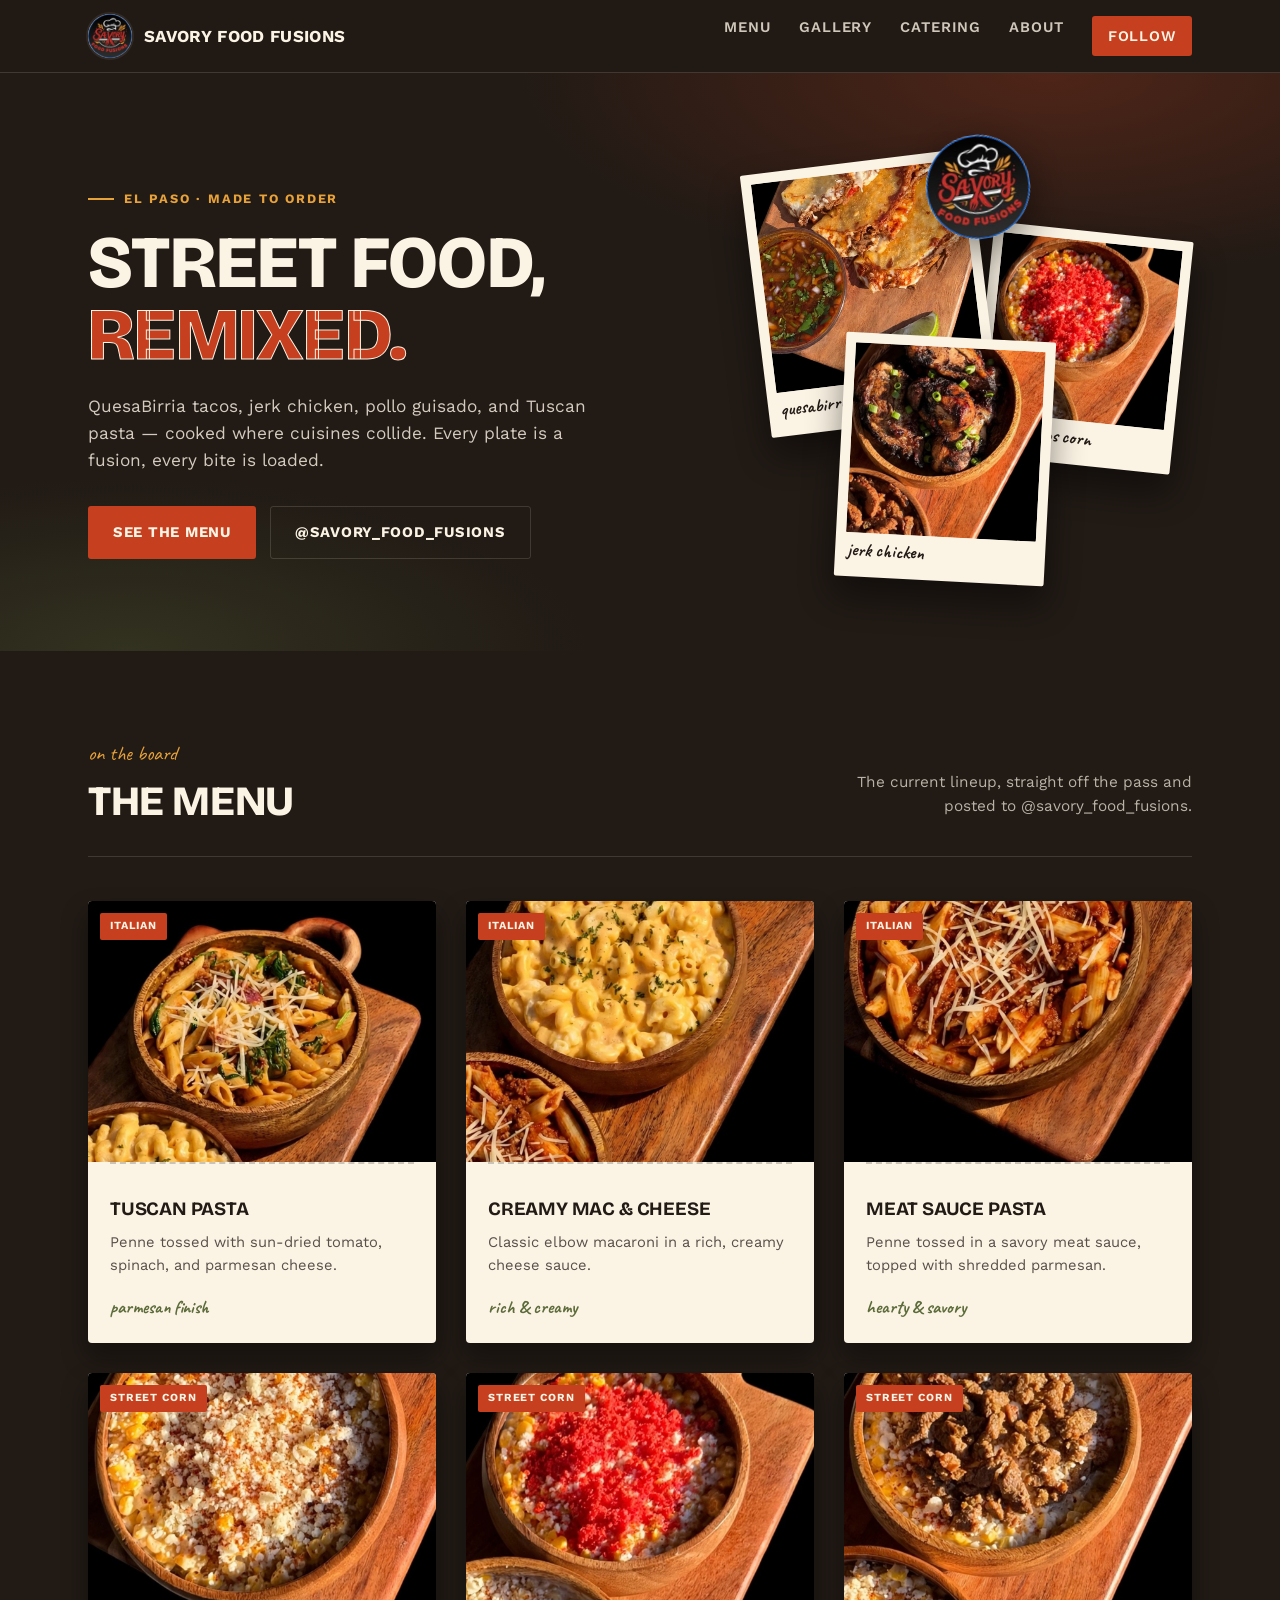
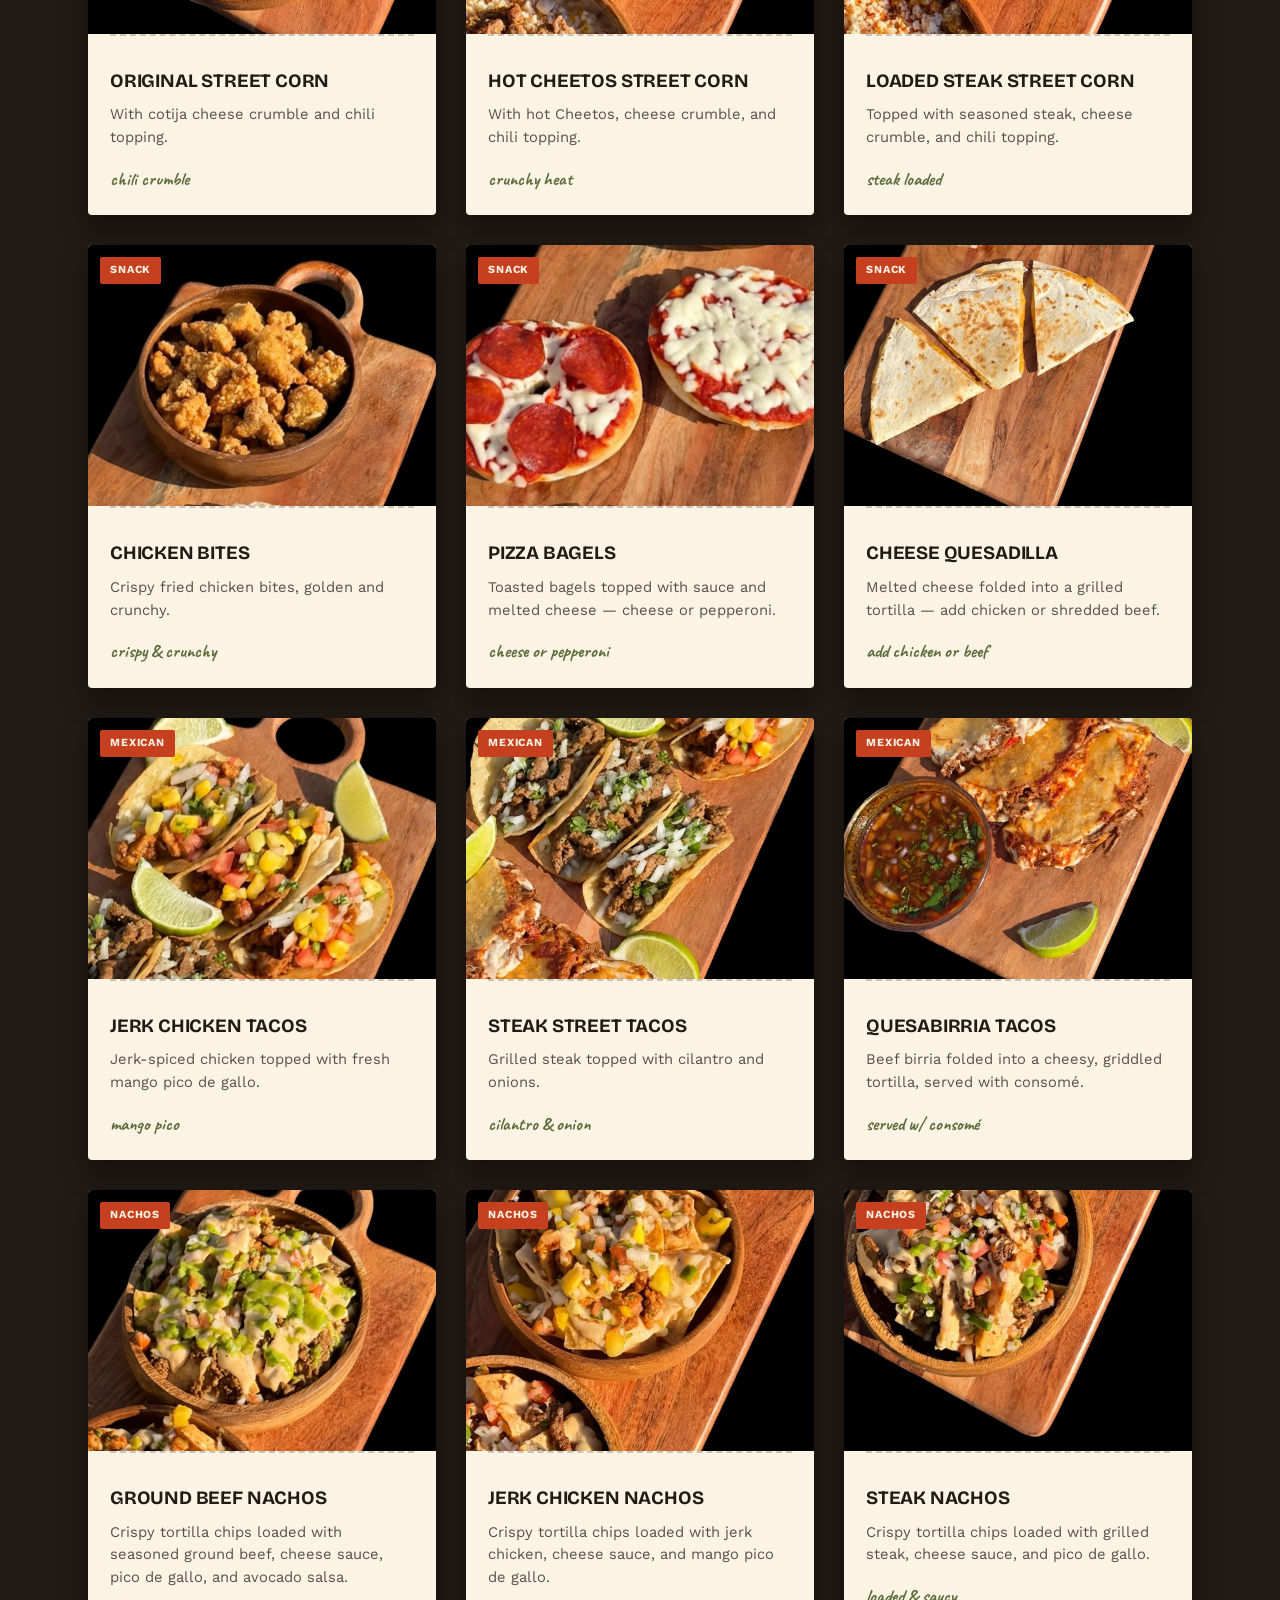
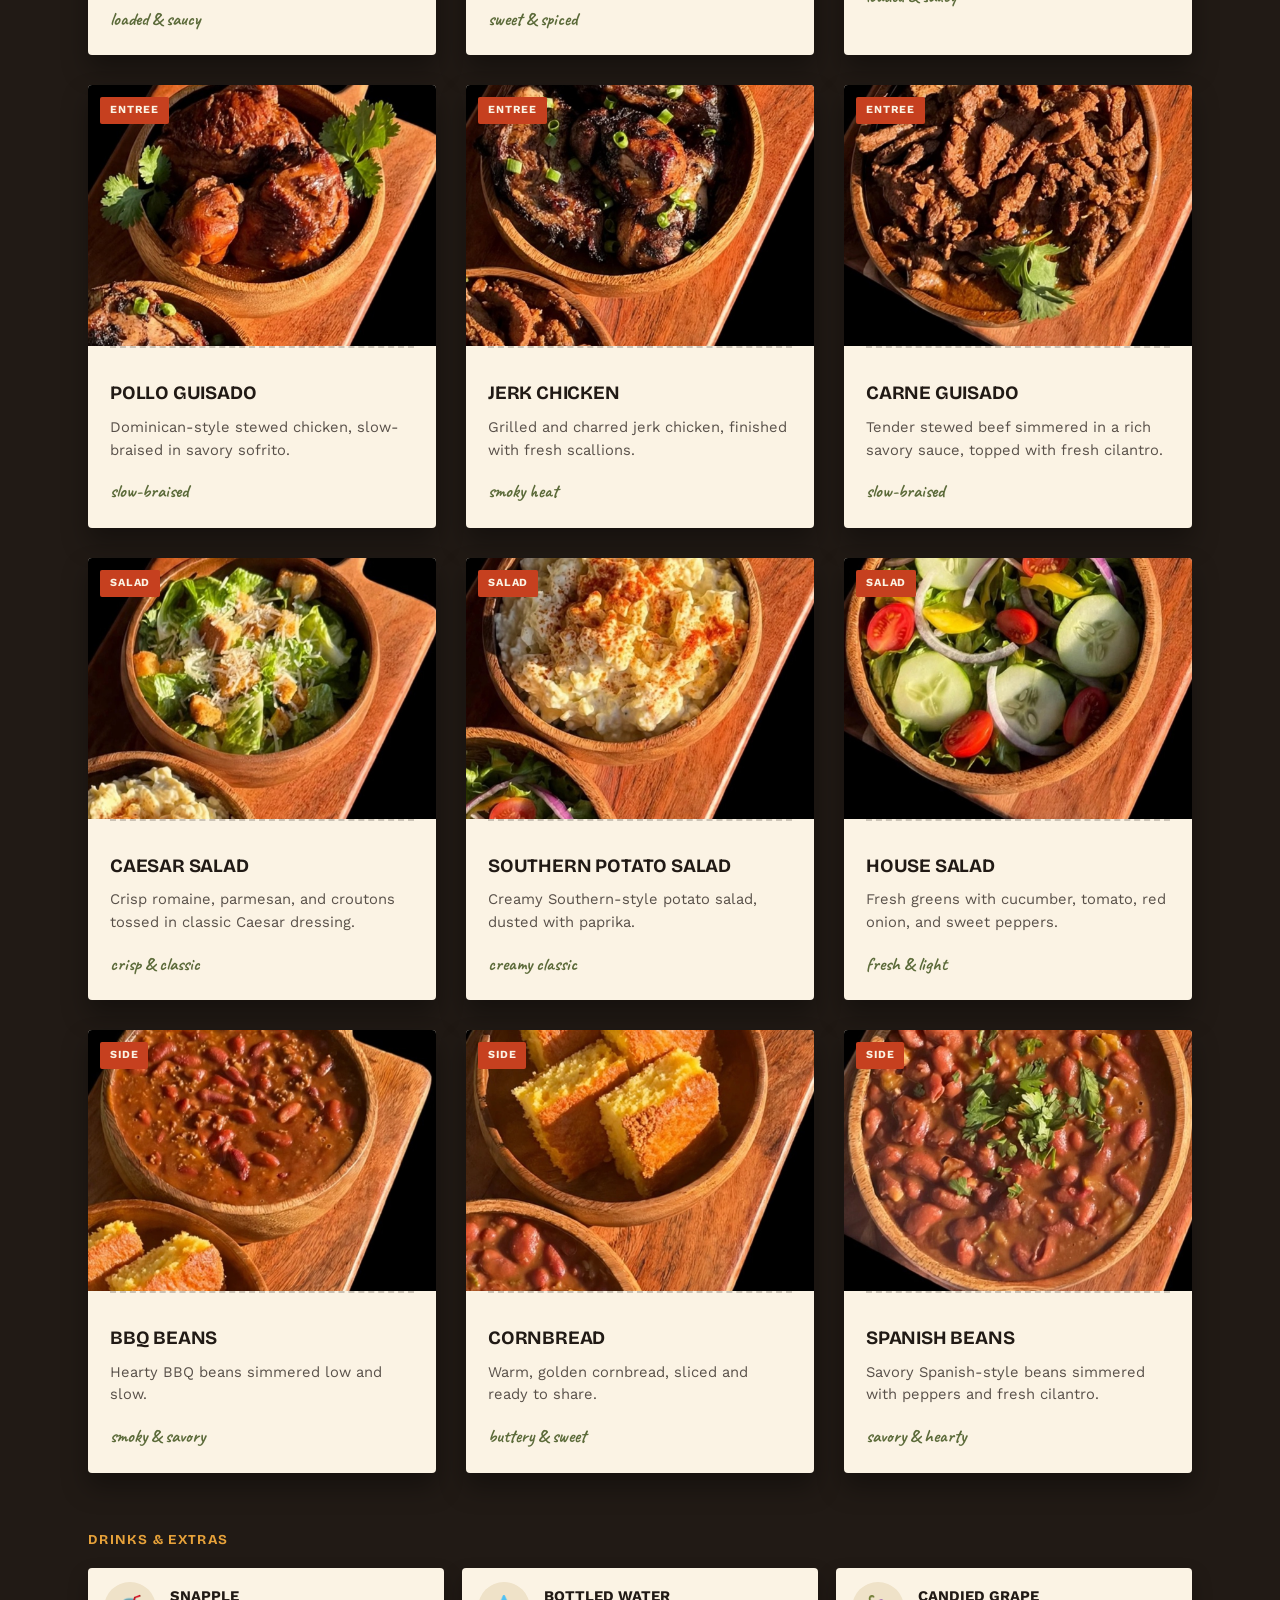
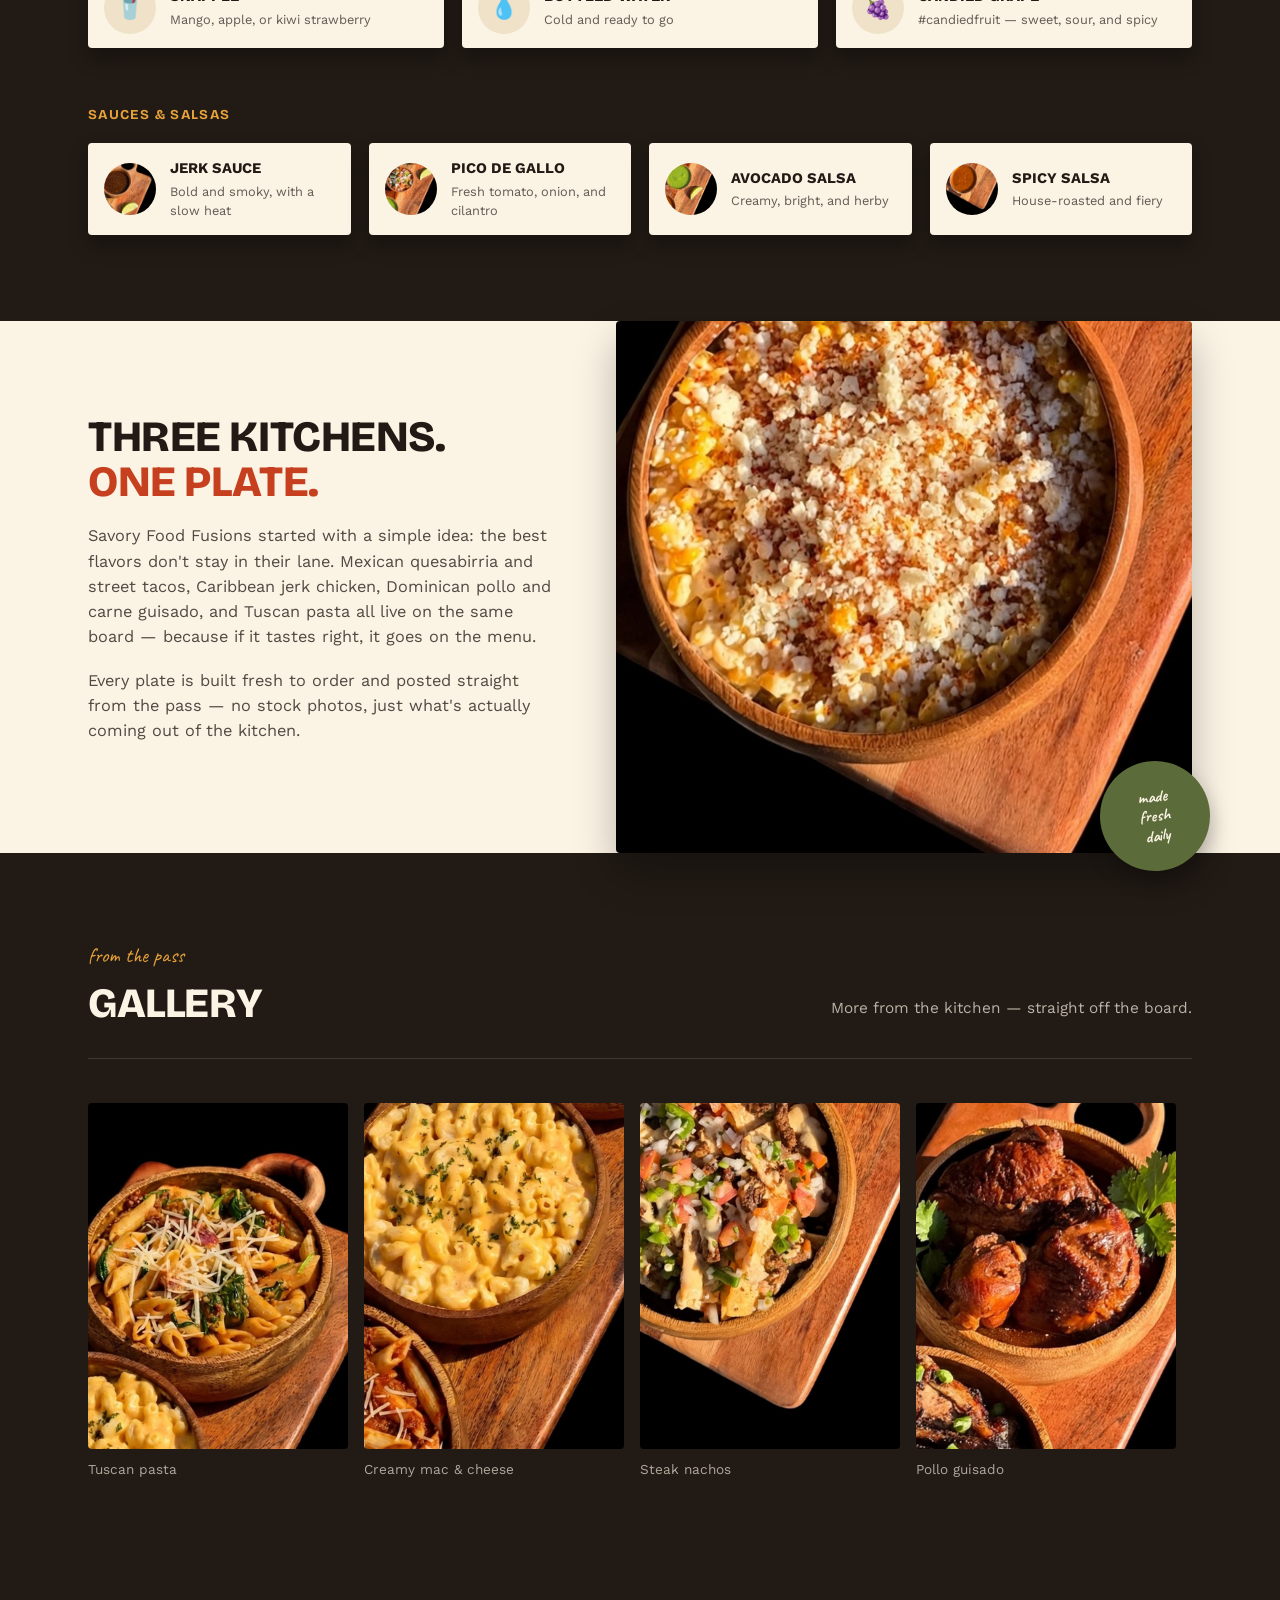
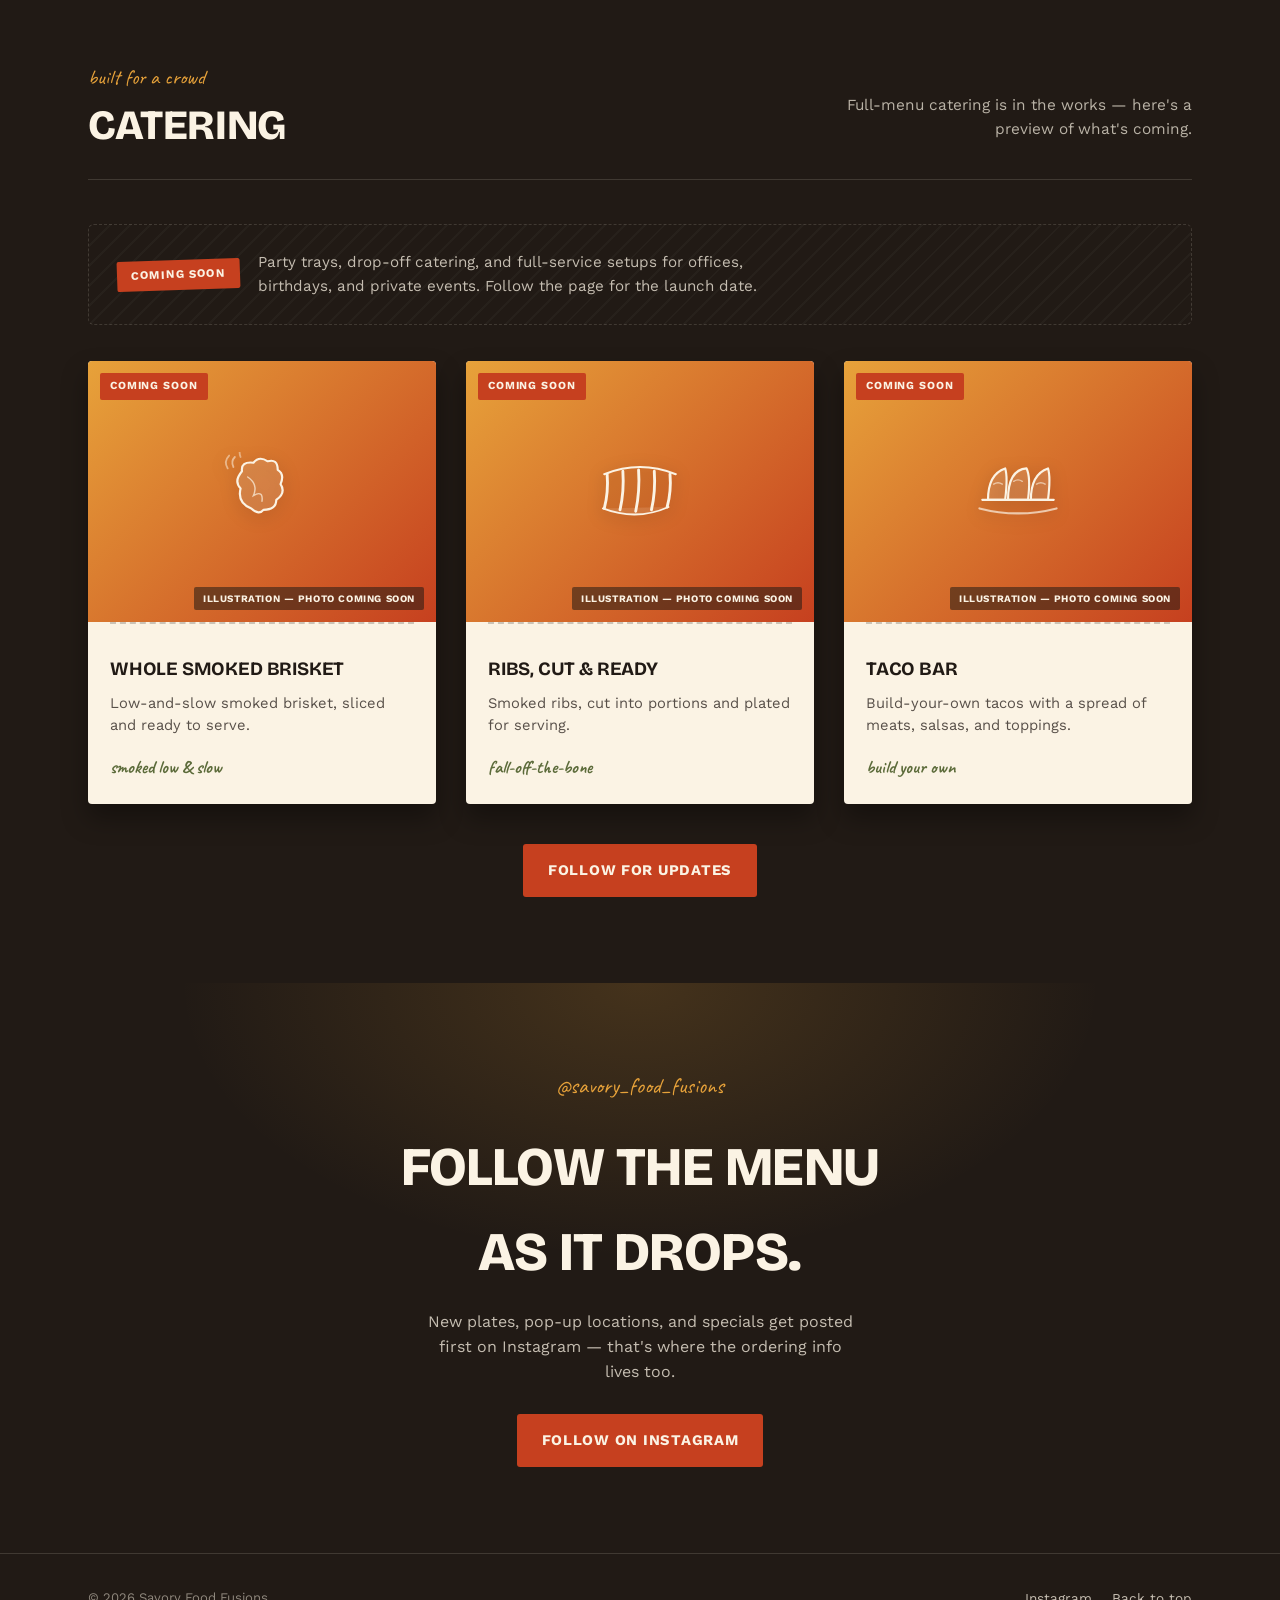
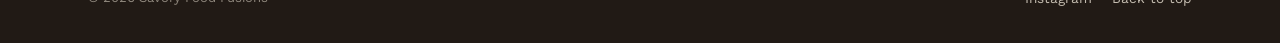
==== commit d441baab: "Use only cutting-board photos across the site Removes menu/catering items and gallery shots that use" ====
--- a/index.html
+++ b/index.html
@@ -4,7 +4,7 @@
 <meta charset="UTF-8">
 <meta name="viewport" content="width=device-width, initial-scale=1.0">
 <title>Savory Food Fusions — Street Food, Remixed</title>
-<meta name="description" content="Savory Food Fusions — birria tacos, street tacos, Dominican plate, Tuscan chicken pasta, chicken gyro, and street corn. Follow @savory_food_fusions.">
+<meta name="description" content="Savory Food Fusions — quesabirria and street tacos, jerk chicken, pollo and carne guisado, Tuscan pasta, loaded nachos, and street corn. Follow @savory_food_fusions.">
 <link rel="preconnect" href="https://fonts.googleapis.com">
 <link rel="preconnect" href="https://fonts.gstatic.com" crossorigin>
 <link href="https://fonts.googleapis.com/css2?family=Bricolage+Grotesque:opsz,wght@12..96,400;12..96,600;12..96,700;12..96,800&family=Work+Sans:wght@400;500;600;700&family=Caveat:wght@600;700&display=swap" rel="stylesheet">
@@ -312,7 +312,7 @@
       <div>
         <div class="eyebrow">El Paso · Made to order</div>
         <h1>Street food,<br><em>remixed.</em></h1>
-        <p class="lede">Birria tacos, Dominican skirt steak, Tuscan pasta, and a Mediterranean gyro — cooked where cuisines collide. Every plate is a fusion, every bite is loaded.</p>
+        <p class="lede">QuesaBirria tacos, jerk chicken, pollo guisado, and Tuscan pasta — cooked where cuisines collide. Every plate is a fusion, every bite is loaded.</p>
         <div class="hero-ctas">
           <a class="btn btn-primary" href="#menu">See the menu</a>
           <a class="btn btn-ghost" href="https://www.instagram.com/savory_food_fusions" target="_blank" rel="noopener">@savory_food_fusions</a>
@@ -320,9 +320,9 @@
       </div>
       <div class="hero-photos">
         <div class="hero-badge"><img src="images/logo.png" alt="Savory Food Fusions seal"></div>
-        <div class="polaroid p1"><img src="images/quesadillas.jpg" alt="Birria tacos with consommé"><span>birria tacos</span></div>
-        <div class="polaroid p2"><img src="images/wings.jpg" alt="Pollo guisado chicken drumsticks"><span>pollo guisado</span></div>
-        <div class="polaroid p3"><img src="images/candy.jpg" alt="Candied grapes"><span>candied grape</span></div>
+        <div class="polaroid p1"><img src="images/quesabirria-tacos.jpg" alt="QuesaBirria tacos with consommé"><span>quesabirria tacos</span></div>
+        <div class="polaroid p2"><img src="images/elote-hot-cheetos.jpg" alt="Hot Cheetos street corn"><span>hot cheetos corn</span></div>
+        <div class="polaroid p3"><img src="images/jerk-chicken.jpg" alt="Grilled jerk chicken"><span>jerk chicken</span></div>
       </div>
     </div>
   </section>
@@ -341,33 +341,6 @@
       <div class="menu-grid">
 
         <article class="ticket">
-          <div class="photo"><span class="badge">Mexican</span><img src="images/quesadillas.jpg" alt="Birria tacos with Spanish rice, consommé, and lime"></div>
-          <div class="body">
-            <h3>Birria Tacos</h3>
-            <p>Served with Spanish rice, cilantro &amp; onions, consommé, and lime.</p>
-            <div class="price-row"><span class="flavor">consommé + lime</span></div>
-          </div>
-        </article>
-
-        <article class="ticket">
-          <div class="photo"><span class="badge">Mexican</span><img src="images/street-tacos.jpg" alt="Street tacos with skirt steak, Spanish rice, and spicy salsa"></div>
-          <div class="body">
-            <h3>Street Tacos</h3>
-            <p>Skirt steak with Spanish rice, cilantro &amp; onions, and spicy salsa.</p>
-            <div class="price-row"><span class="flavor">spicy salsa</span></div>
-          </div>
-        </article>
-
-        <article class="ticket">
-          <div class="photo"><span class="badge">Dominican</span><img src="images/dominican-plate.jpg" alt="Dominican plate with skirt steak, Spanish rice, sweet plantains, and corn"></div>
-          <div class="body">
-            <h3>Dominican Plate</h3>
-            <p>Skirt steak with Spanish rice, sweet plantains, and corn.</p>
-            <div class="price-row"><span class="flavor">sweet plantain</span></div>
-          </div>
-        </article>
-
-        <article class="ticket">
           <div class="photo"><span class="badge">Italian</span><img src="images/tuscan-pasta-new.jpg" alt="Tuscan pasta with spinach, sun-dried tomato, and parmesan"></div>
           <div class="body">
             <h3>Tuscan Pasta</h3>
@@ -391,15 +364,6 @@
             <h3>Meat Sauce Pasta</h3>
             <p>Penne tossed in a savory meat sauce, topped with shredded parmesan.</p>
             <div class="price-row"><span class="flavor">hearty &amp; savory</span></div>
-          </div>
-        </article>
-
-        <article class="ticket">
-          <div class="photo"><span class="badge">Mediterranean</span><img src="images/gyro.jpg" alt="Chicken gyro with tzatziki, lettuce, tomato, onion, and cucumber"></div>
-          <div class="body">
-            <h3>Chicken Gyro</h3>
-            <p>With tzatziki sauce, lettuce, tomato, onion &amp; cucumber.</p>
-            <div class="price-row"><span class="flavor">tzatziki cool</span></div>
           </div>
         </article>
 
@@ -606,7 +570,7 @@
             <div><h4>Bottled Water</h4><p>Cold and ready to go</p></div>
           </div>
           <div class="extra-card">
-            <span class="thumb"><img src="images/candy.jpg" alt="Candied grapes"></span>
+            <span class="thumb">🍇</span>
             <div><h4>Candied Grape</h4><p>#candiedfruit — sweet, sour, and spicy</p></div>
           </div>
         </div>
@@ -642,11 +606,11 @@
     <div class="wrap">
       <div>
         <h2>Three kitchens.<br><span class="accent">One plate.</span></h2>
-        <p>Savory Food Fusions started with a simple idea: the best flavors don't stay in their lane. Mexican birria and street tacos, Dominican skirt steak and plantains, Tuscan pasta, and a Mediterranean gyro all live on the same board — because if it tastes right, it goes on the menu.</p>
+        <p>Savory Food Fusions started with a simple idea: the best flavors don't stay in their lane. Mexican quesabirria and street tacos, Caribbean jerk chicken, Dominican pollo and carne guisado, and Tuscan pasta all live on the same board — because if it tastes right, it goes on the menu.</p>
         <p>Every plate is built fresh to order and posted straight from the pass — no stock photos, just what's actually coming out of the kitchen.</p>
       </div>
       <div class="fusion-visual">
-        <img src="images/elote-1.jpg" alt="Street corn with cotija and chili-lime seasoning">
+        <img src="images/elote-original.jpg" alt="Original street corn with cotija and chili topping">
         <div class="fusion-tag">made<br>fresh<br>daily</div>
       </div>
     </div>
@@ -660,23 +624,21 @@
           <span class="num">from the pass</span>
           <h2>Gallery</h2>
         </div>
-        <p>More from the kitchen — earlier plates and specials from the feed.</p>
+        <p>More from the kitchen — straight off the board.</p>
       </div>
       <div class="strip">
-        <figure><img src="images/carne-asada.jpg" alt="Carne asada plate"><figcaption>Carne asada plate</figcaption></figure>
-        <figure><img src="images/wings.jpg" alt="Pollo guisado chicken drumsticks"><figcaption>Pollo guisado</figcaption></figure>
-        <figure><img src="images/quesadillas.jpg" alt="Birria tacos"><figcaption>Birria tacos</figcaption></figure>
-        <figure><img src="images/gyro.jpg" alt="Chicken gyro"><figcaption>Chicken gyro</figcaption></figure>
-        <figure><img src="images/elote-2.jpg" alt="Street corn with hot Cheetos"><figcaption>Street corn, hot Cheetos</figcaption></figure>
-        <figure><img src="images/extra-1.jpg" alt="From the kitchen"><figcaption>Fresh off the pass</figcaption></figure>
-        <figure><img src="images/extra-2.jpg" alt="From the kitchen"><figcaption>On the board</figcaption></figure>
-        <figure><img src="images/extra-3.jpg" alt="From the kitchen"><figcaption>Plated and ready</figcaption></figure>
-        <figure><img src="images/extra-4.jpg" alt="From the kitchen"><figcaption>Behind the pass</figcaption></figure>
-        <figure><img src="images/extra-5.jpg" alt="From the kitchen"><figcaption>Fresh today</figcaption></figure>
-        <figure><img src="images/extra-6.jpg" alt="From the kitchen"><figcaption>Made to order</figcaption></figure>
-        <figure><img src="images/extra-7.jpg" alt="From the kitchen"><figcaption>Straight from the feed</figcaption></figure>
-        <figure><img src="images/extra-8.jpg" alt="From the kitchen"><figcaption>More from the kitchen</figcaption></figure>
-        <figure><img src="images/extra-9.jpg" alt="From the kitchen"><figcaption>Off the pass</figcaption></figure>
+        <figure><img src="images/tuscan-pasta-new.jpg" alt="Tuscan pasta"><figcaption>Tuscan pasta</figcaption></figure>
+        <figure><img src="images/mac-cheese.jpg" alt="Creamy mac & cheese"><figcaption>Creamy mac &amp; cheese</figcaption></figure>
+        <figure><img src="images/nachos-steak.jpg" alt="Steak nachos"><figcaption>Steak nachos</figcaption></figure>
+        <figure><img src="images/pollo-guisado.jpg" alt="Pollo guisado"><figcaption>Pollo guisado</figcaption></figure>
+        <figure><img src="images/carne-guisado.jpg" alt="Carne guisado"><figcaption>Carne guisado</figcaption></figure>
+        <figure><img src="images/jerk-chicken-tacos.jpg" alt="Jerk chicken tacos"><figcaption>Jerk chicken tacos</figcaption></figure>
+        <figure><img src="images/caesar-salad.jpg" alt="Caesar salad"><figcaption>Caesar salad</figcaption></figure>
+        <figure><img src="images/bbq-beans.jpg" alt="BBQ beans"><figcaption>BBQ beans</figcaption></figure>
+        <figure><img src="images/cornbread.jpg" alt="Cornbread"><figcaption>Cornbread</figcaption></figure>
+        <figure><img src="images/elote-steak.jpg" alt="Loaded steak street corn"><figcaption>Loaded steak street corn</figcaption></figure>
+        <figure><img src="images/pizza-bagels.jpg" alt="Pizza bagels"><figcaption>Pizza bagels</figcaption></figure>
+        <figure><img src="images/house-salad.jpg" alt="House salad"><figcaption>House salad</figcaption></figure>
       </div>
     </div>
   </section>
@@ -698,24 +660,6 @@
       </div>
 
       <div class="catering-grid">
-
-        <article class="ticket">
-          <div class="photo"><span class="badge">Tray</span><img src="images/catering-gyro-tray.jpg" alt="Chicken gyro catering tray"></div>
-          <div class="body">
-            <h3>Gyro Party Tray</h3>
-            <p>Chicken gyros, built and wrapped to order, portioned for a group.</p>
-            <div class="price-row"><span class="flavor">ready to go</span></div>
-          </div>
-        </article>
-
-        <article class="ticket">
-          <div class="photo"><span class="badge">Tray</span><img src="images/catering-beef-tray.jpg" alt="Beef entrée catering tray"></div>
-          <div class="body">
-            <h3>Beef Entrée Tray</h3>
-            <p>Slow-cooked beef in house sauce, full-pan portions for the table.</p>
-            <div class="price-row"><span class="flavor">tray-size</span></div>
-          </div>
-        </article>
 
         <article class="ticket">
           <div class="photo no-photo">
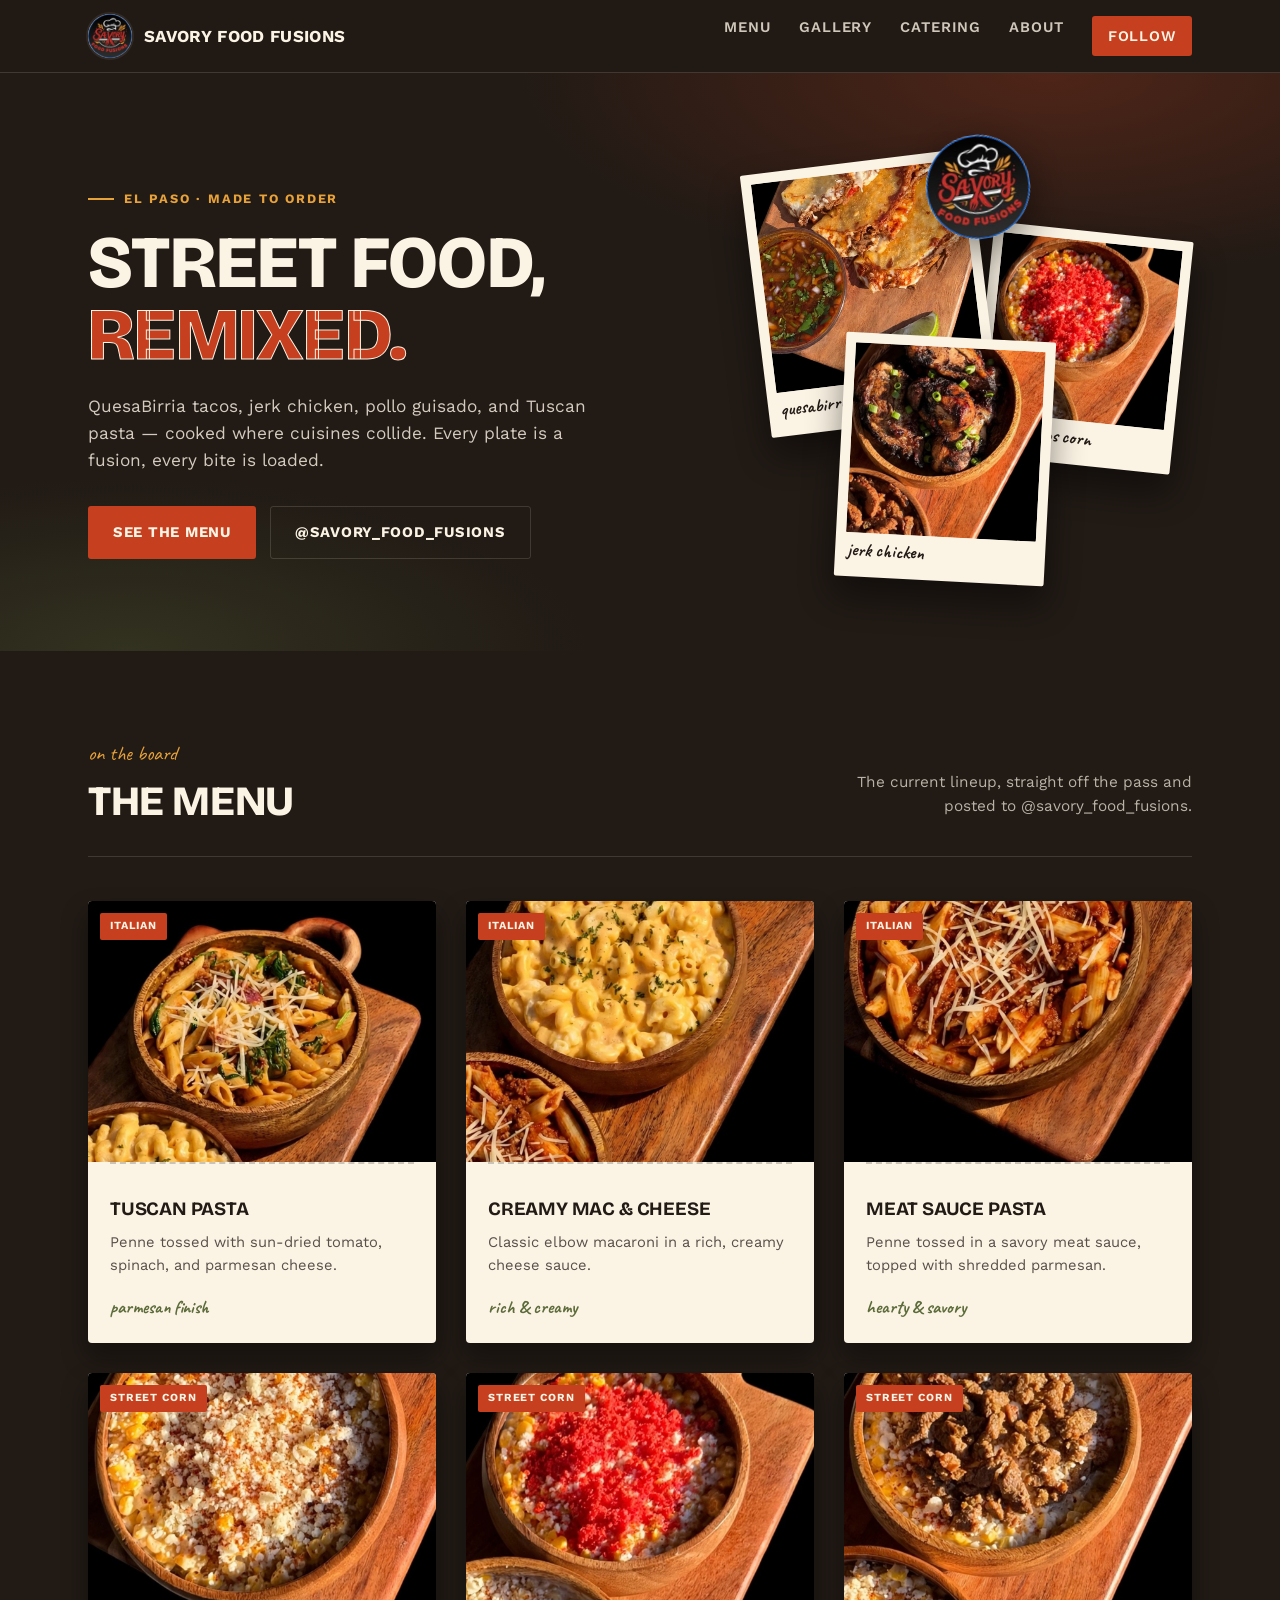
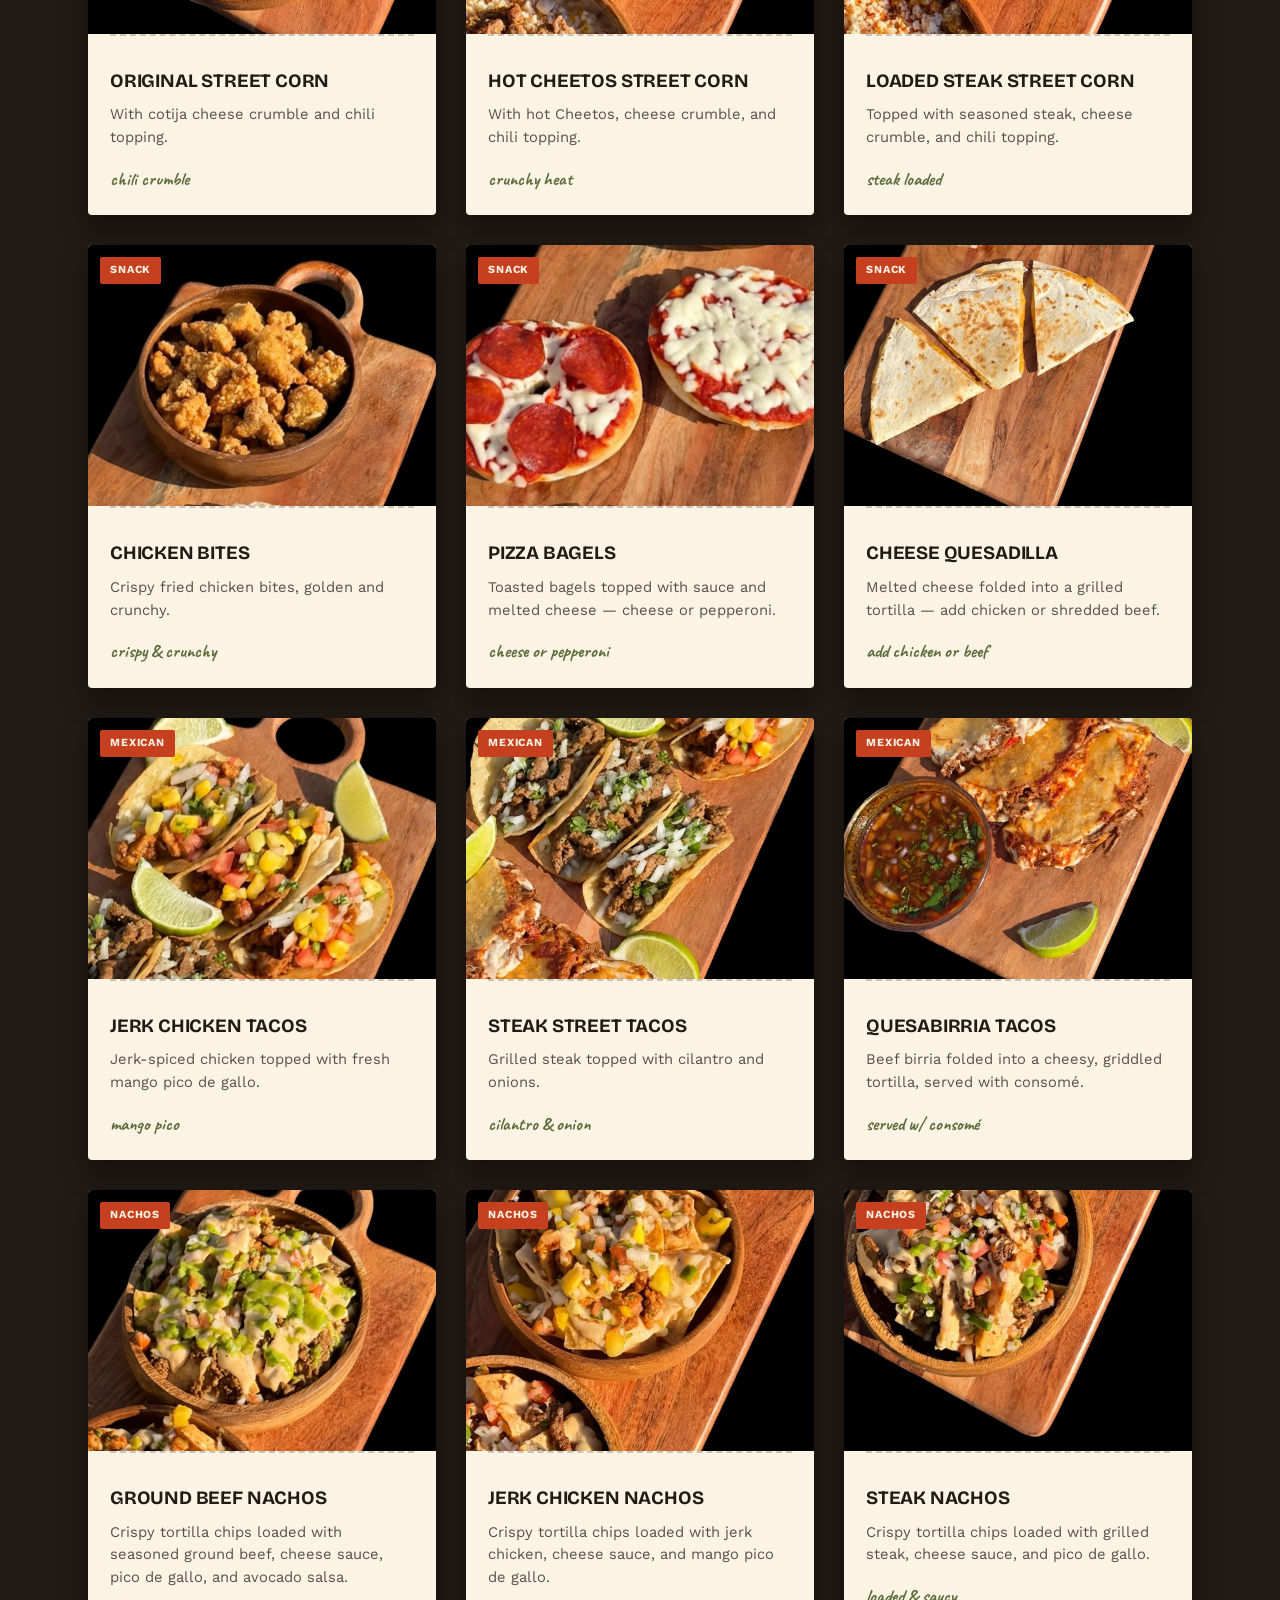
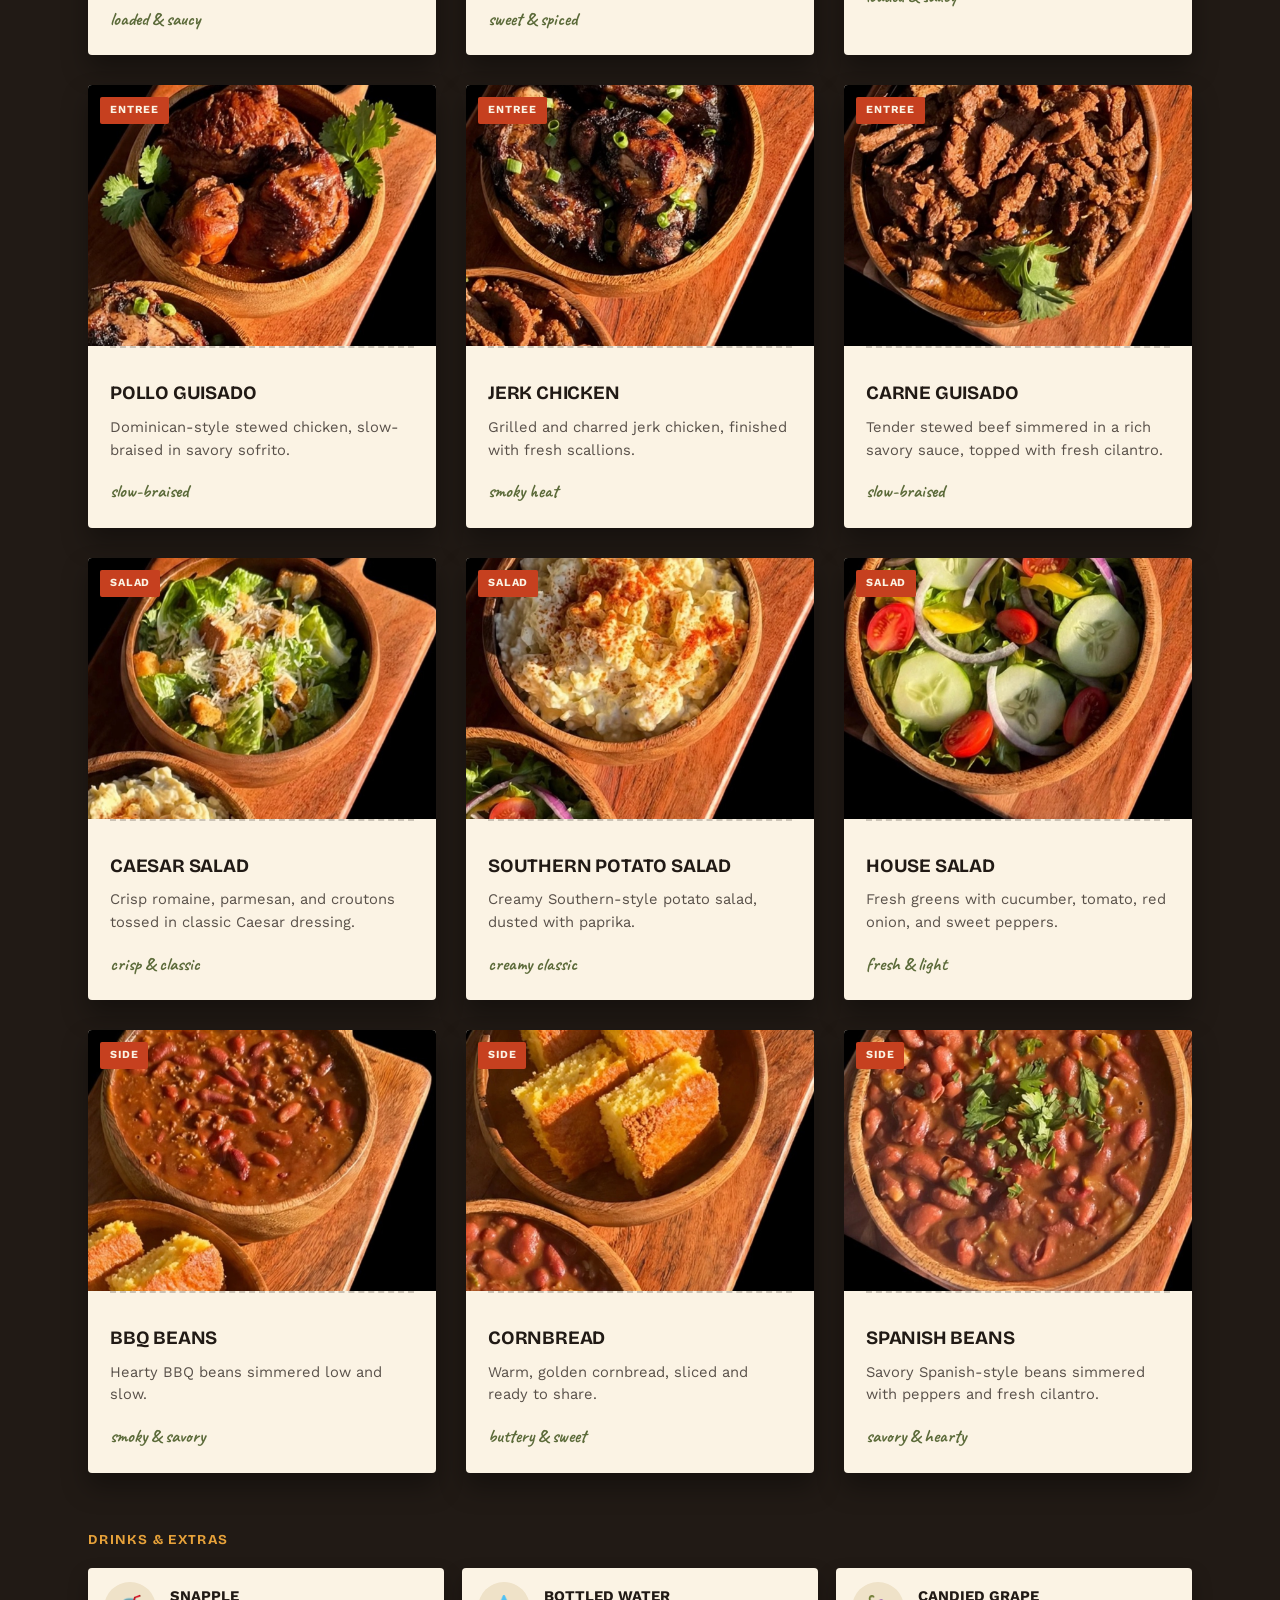
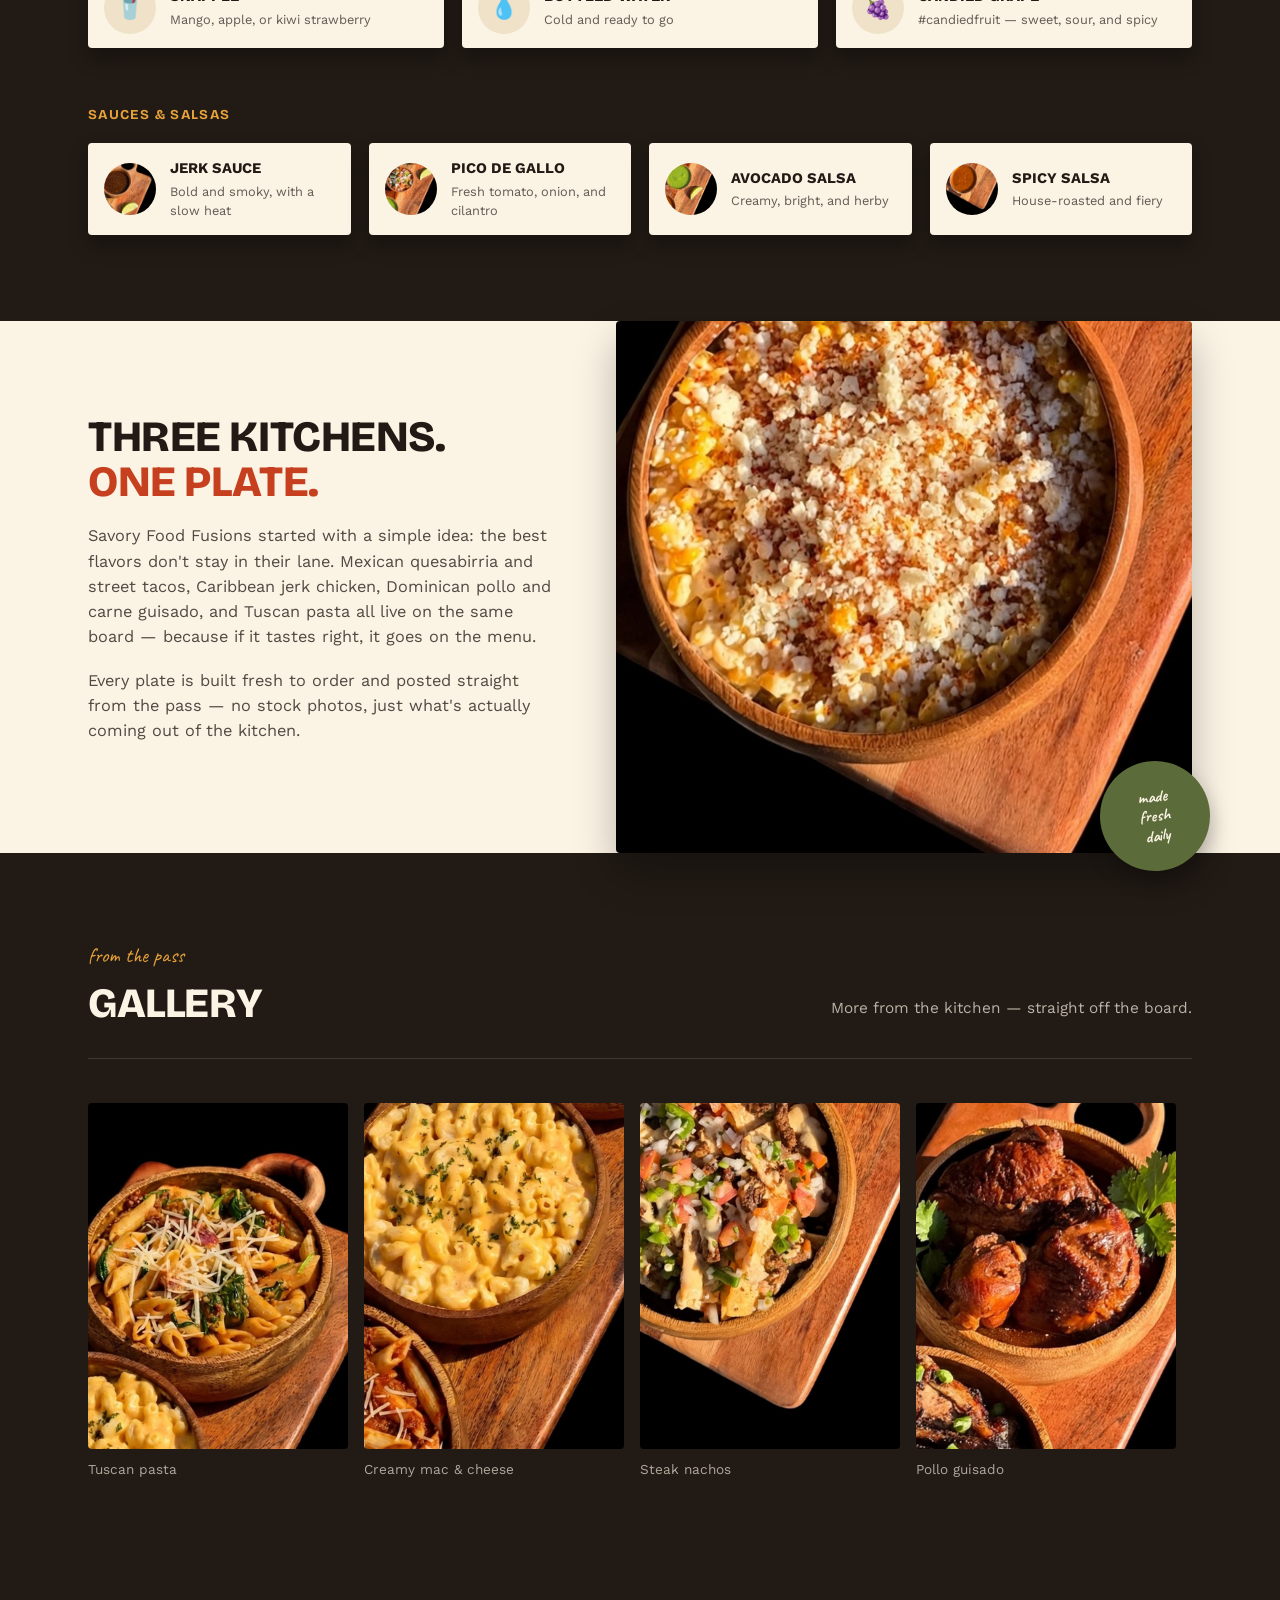
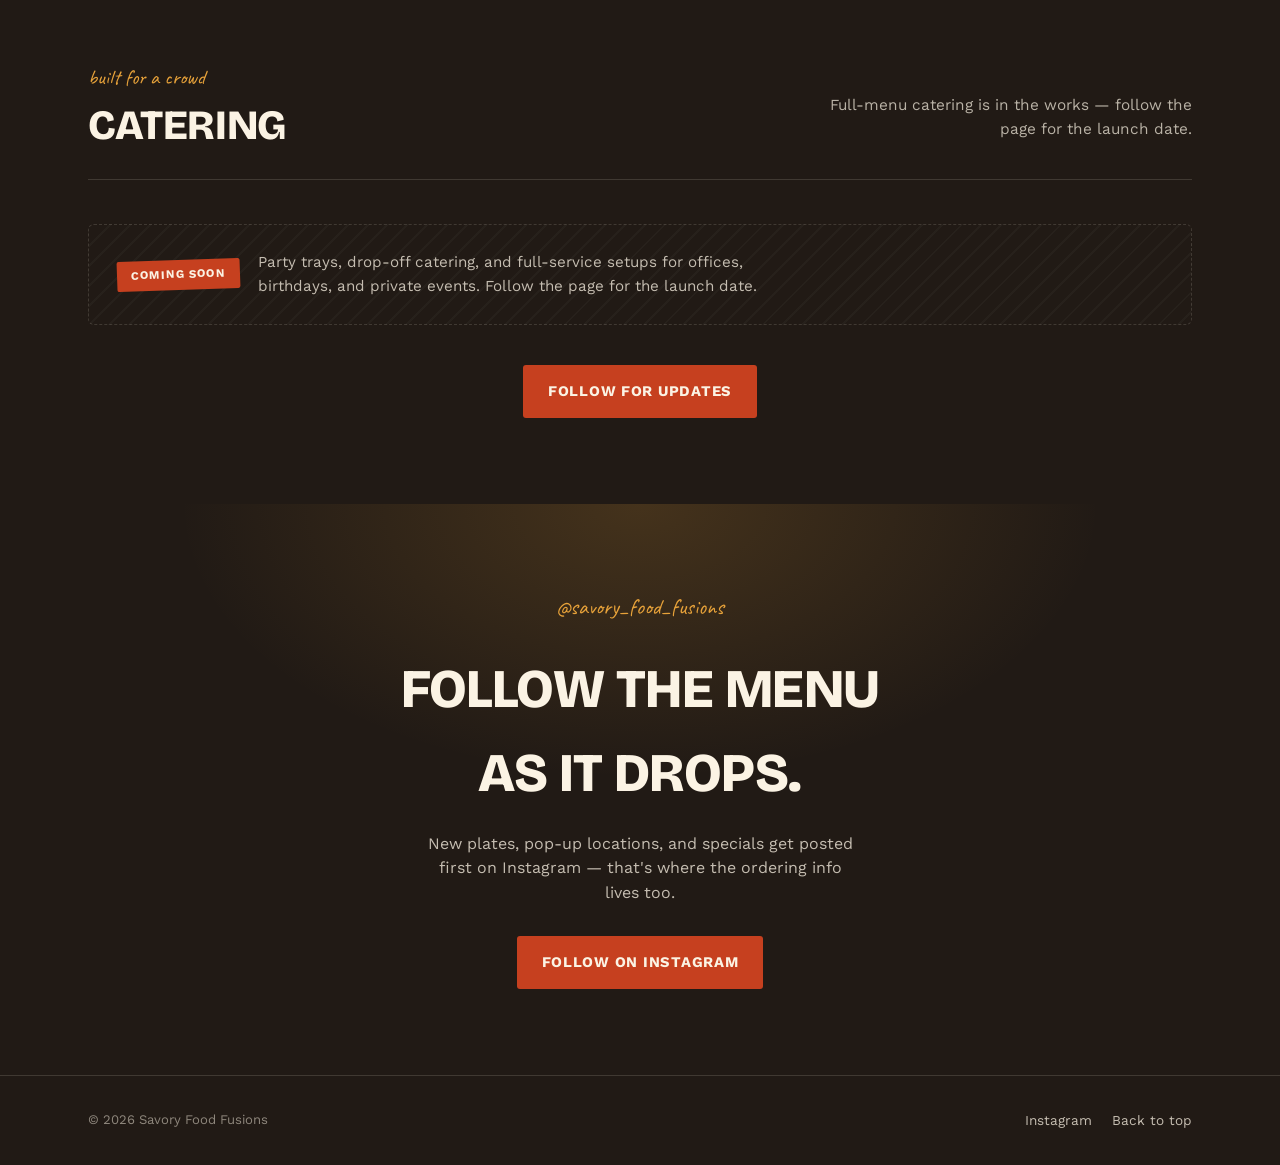
==== commit 6b0a080d: "Remove placeholder catering cards (brisket, ribs, taco bar) Co-Authored-By: Claude Fable 5.1 <norepl" ====
--- a/index.html
+++ b/index.html
@@ -651,79 +651,12 @@
           <span class="num">built for a crowd</span>
           <h2>Catering</h2>
         </div>
-        <p>Full-menu catering is in the works — here's a preview of what's coming.</p>
+        <p>Full-menu catering is in the works — follow the page for the launch date.</p>
       </div>
 
       <div class="catering-banner">
         <span class="catering-ribbon">Coming Soon</span>
         <p>Party trays, drop-off catering, and full-service setups for offices, birthdays, and private events. Follow the page for the launch date.</p>
-      </div>
-
-      <div class="catering-grid">
-
-        <article class="ticket">
-          <div class="photo no-photo">
-            <span class="badge">Coming Soon</span>
-            <svg class="icon-svg" viewBox="0 0 140 110" xmlns="http://www.w3.org/2000/svg">
-              <path d="M55 78 Q35 70 40 50 Q30 40 42 26 Q40 12 58 14 Q66 4 78 12 Q92 8 92 24 Q102 30 96 44 Q104 56 90 66 Q90 80 72 80 Q66 88 55 78 Z"
-                fill="rgba(251,243,228,0.14)" stroke="var(--paper)" stroke-width="3" stroke-linejoin="round"/>
-              <path d="M50 34 Q65 44 58 60 Q72 52 70 68" fill="none" stroke="var(--paper)" stroke-width="2" stroke-linecap="round" opacity="0.7"/>
-              <path d="M30 10 Q26 2 32 -4" transform="translate(0,10)" fill="none" stroke="var(--paper)" stroke-width="2.5" stroke-linecap="round" opacity="0.55"/>
-              <path d="M22 22 Q16 12 24 4" fill="none" stroke="var(--paper)" stroke-width="2.5" stroke-linecap="round" opacity="0.5"/>
-              <path d="M40 6 Q36 -4 44 -10" fill="none" stroke="var(--paper)" stroke-width="2.5" stroke-linecap="round" opacity="0.45"/>
-            </svg>
-            <span class="soon">Illustration — photo coming soon</span>
-          </div>
-          <div class="body">
-            <h3>Whole Smoked Brisket</h3>
-            <p>Low-and-slow smoked brisket, sliced and ready to serve.</p>
-            <div class="price-row"><span class="flavor">smoked low &amp; slow</span></div>
-          </div>
-        </article>
-
-        <article class="ticket">
-          <div class="photo no-photo">
-            <span class="badge">Coming Soon</span>
-            <svg class="icon-svg" viewBox="0 0 140 110" xmlns="http://www.w3.org/2000/svg">
-              <path d="M20 30 Q70 10 120 30" fill="none" stroke="var(--paper)" stroke-width="3" stroke-linecap="round"/>
-              <path d="M24 30 Q26 55 20 78" fill="none" stroke="var(--paper)" stroke-width="4" stroke-linecap="round"/>
-              <path d="M46 26 Q48 54 42 80" fill="none" stroke="var(--paper)" stroke-width="4" stroke-linecap="round"/>
-              <path d="M68 24 Q70 54 64 82" fill="none" stroke="var(--paper)" stroke-width="4" stroke-linecap="round"/>
-              <path d="M90 26 Q92 54 86 80" fill="none" stroke="var(--paper)" stroke-width="4" stroke-linecap="round"/>
-              <path d="M112 30 Q114 54 108 76" fill="none" stroke="var(--paper)" stroke-width="4" stroke-linecap="round"/>
-              <path d="M18 78 Q65 96 110 76" fill="rgba(251,243,228,0.12)" stroke="var(--paper)" stroke-width="2.5" stroke-linecap="round"/>
-            </svg>
-            <span class="soon">Illustration — photo coming soon</span>
-          </div>
-          <div class="body">
-            <h3>Ribs, Cut &amp; Ready</h3>
-            <p>Smoked ribs, cut into portions and plated for serving.</p>
-            <div class="price-row"><span class="flavor">fall-off-the-bone</span></div>
-          </div>
-        </article>
-
-        <article class="ticket">
-          <div class="photo no-photo">
-            <span class="badge">Coming Soon</span>
-            <svg class="icon-svg" viewBox="0 0 140 110" xmlns="http://www.w3.org/2000/svg">
-              <path d="M28 66 Q28 30 52 22 Q56 34 52 66 Z" fill="rgba(251,243,228,0.14)" stroke="var(--paper)" stroke-width="3" stroke-linejoin="round"/>
-              <path d="M56 66 Q56 24 82 22 Q88 34 84 66 Z" fill="rgba(251,243,228,0.14)" stroke="var(--paper)" stroke-width="3" stroke-linejoin="round"/>
-              <path d="M88 66 Q88 30 112 22 Q116 34 112 66 Z" fill="rgba(251,243,228,0.14)" stroke="var(--paper)" stroke-width="3" stroke-linejoin="round"/>
-              <path d="M36 44 Q42 40 48 44" fill="none" stroke="var(--paper)" stroke-width="2" stroke-linecap="round" opacity="0.6"/>
-              <path d="M64 40 Q70 36 76 40" fill="none" stroke="var(--paper)" stroke-width="2" stroke-linecap="round" opacity="0.6"/>
-              <path d="M96 44 Q102 40 108 44" fill="none" stroke="var(--paper)" stroke-width="2" stroke-linecap="round" opacity="0.6"/>
-              <path d="M20 66 L120 66" fill="none" stroke="var(--paper)" stroke-width="3" stroke-linecap="round"/>
-              <path d="M16 78 Q70 92 124 78" fill="none" stroke="var(--paper)" stroke-width="3" stroke-linecap="round" opacity="0.7"/>
-            </svg>
-            <span class="soon">Illustration — photo coming soon</span>
-          </div>
-          <div class="body">
-            <h3>Taco Bar</h3>
-            <p>Build-your-own tacos with a spread of meats, salsas, and toppings.</p>
-            <div class="price-row"><span class="flavor">build your own</span></div>
-          </div>
-        </article>
-
       </div>
 
       <div class="catering-cta">
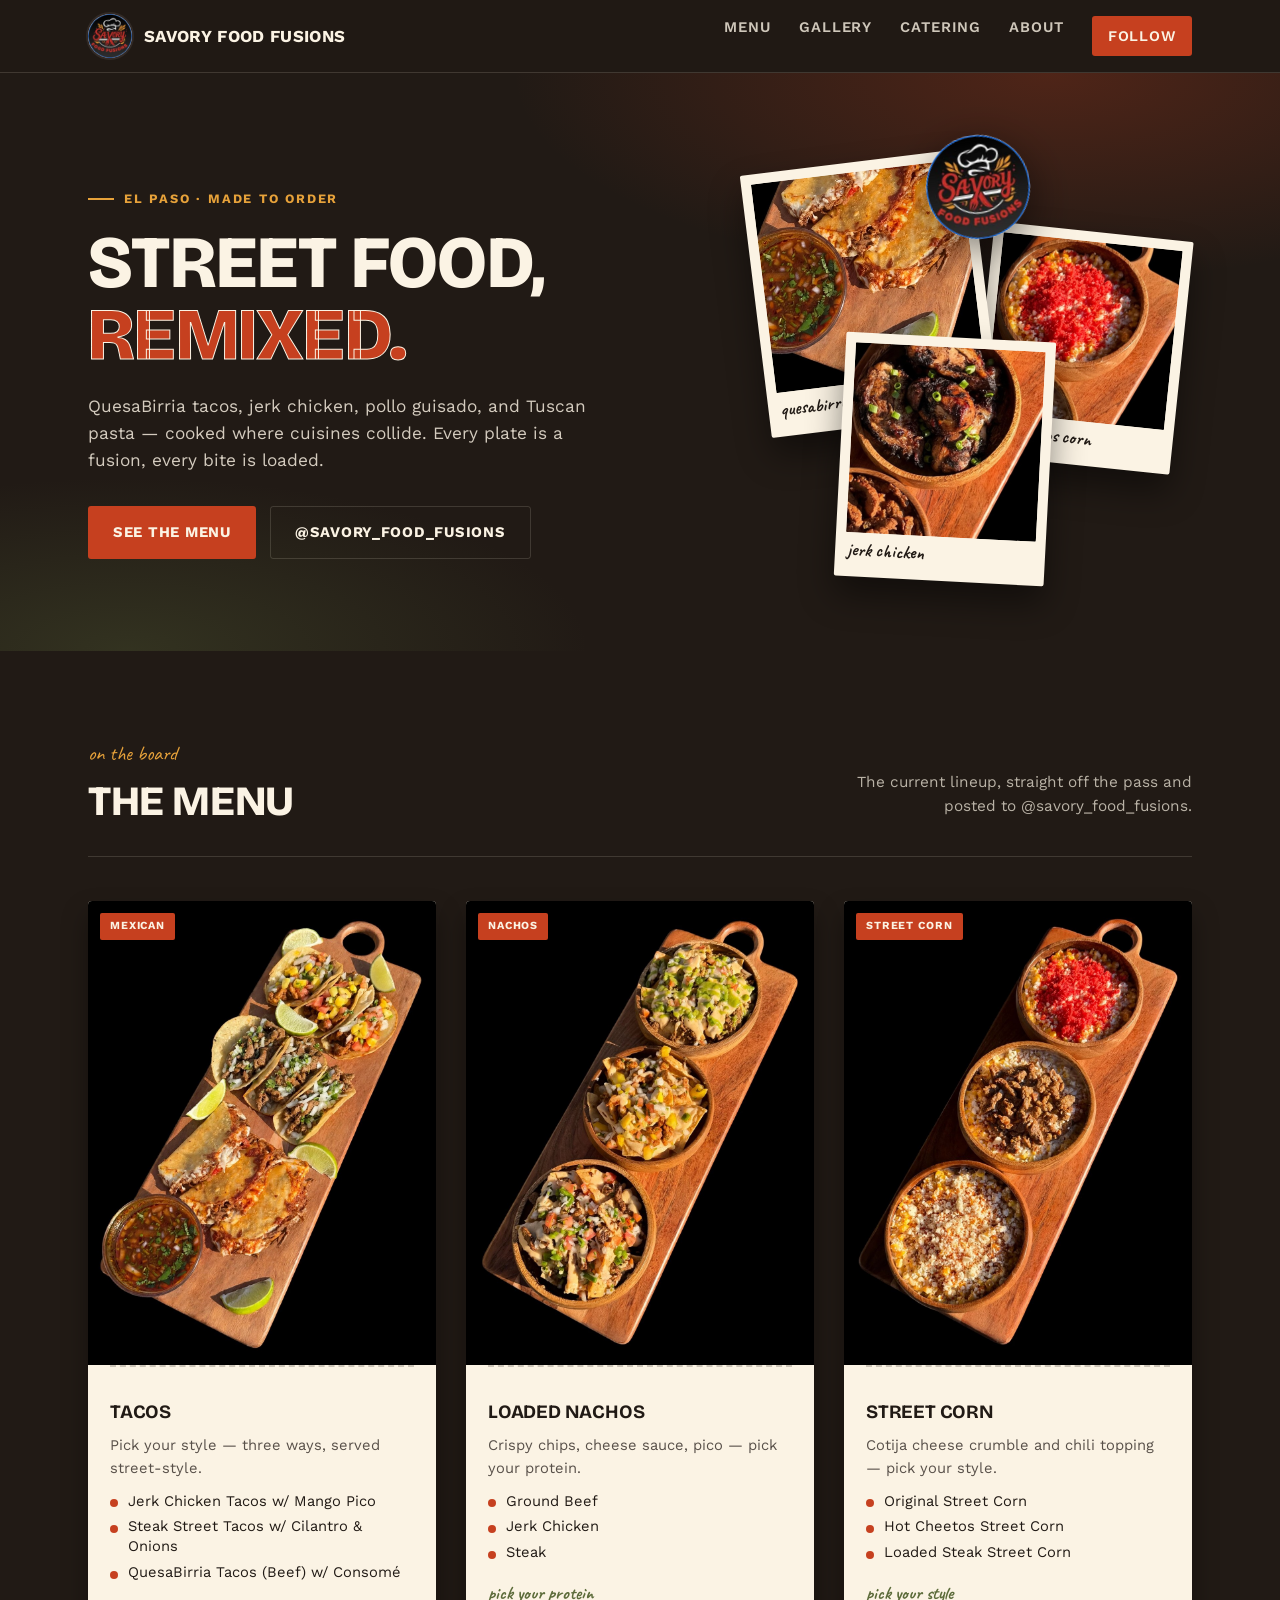
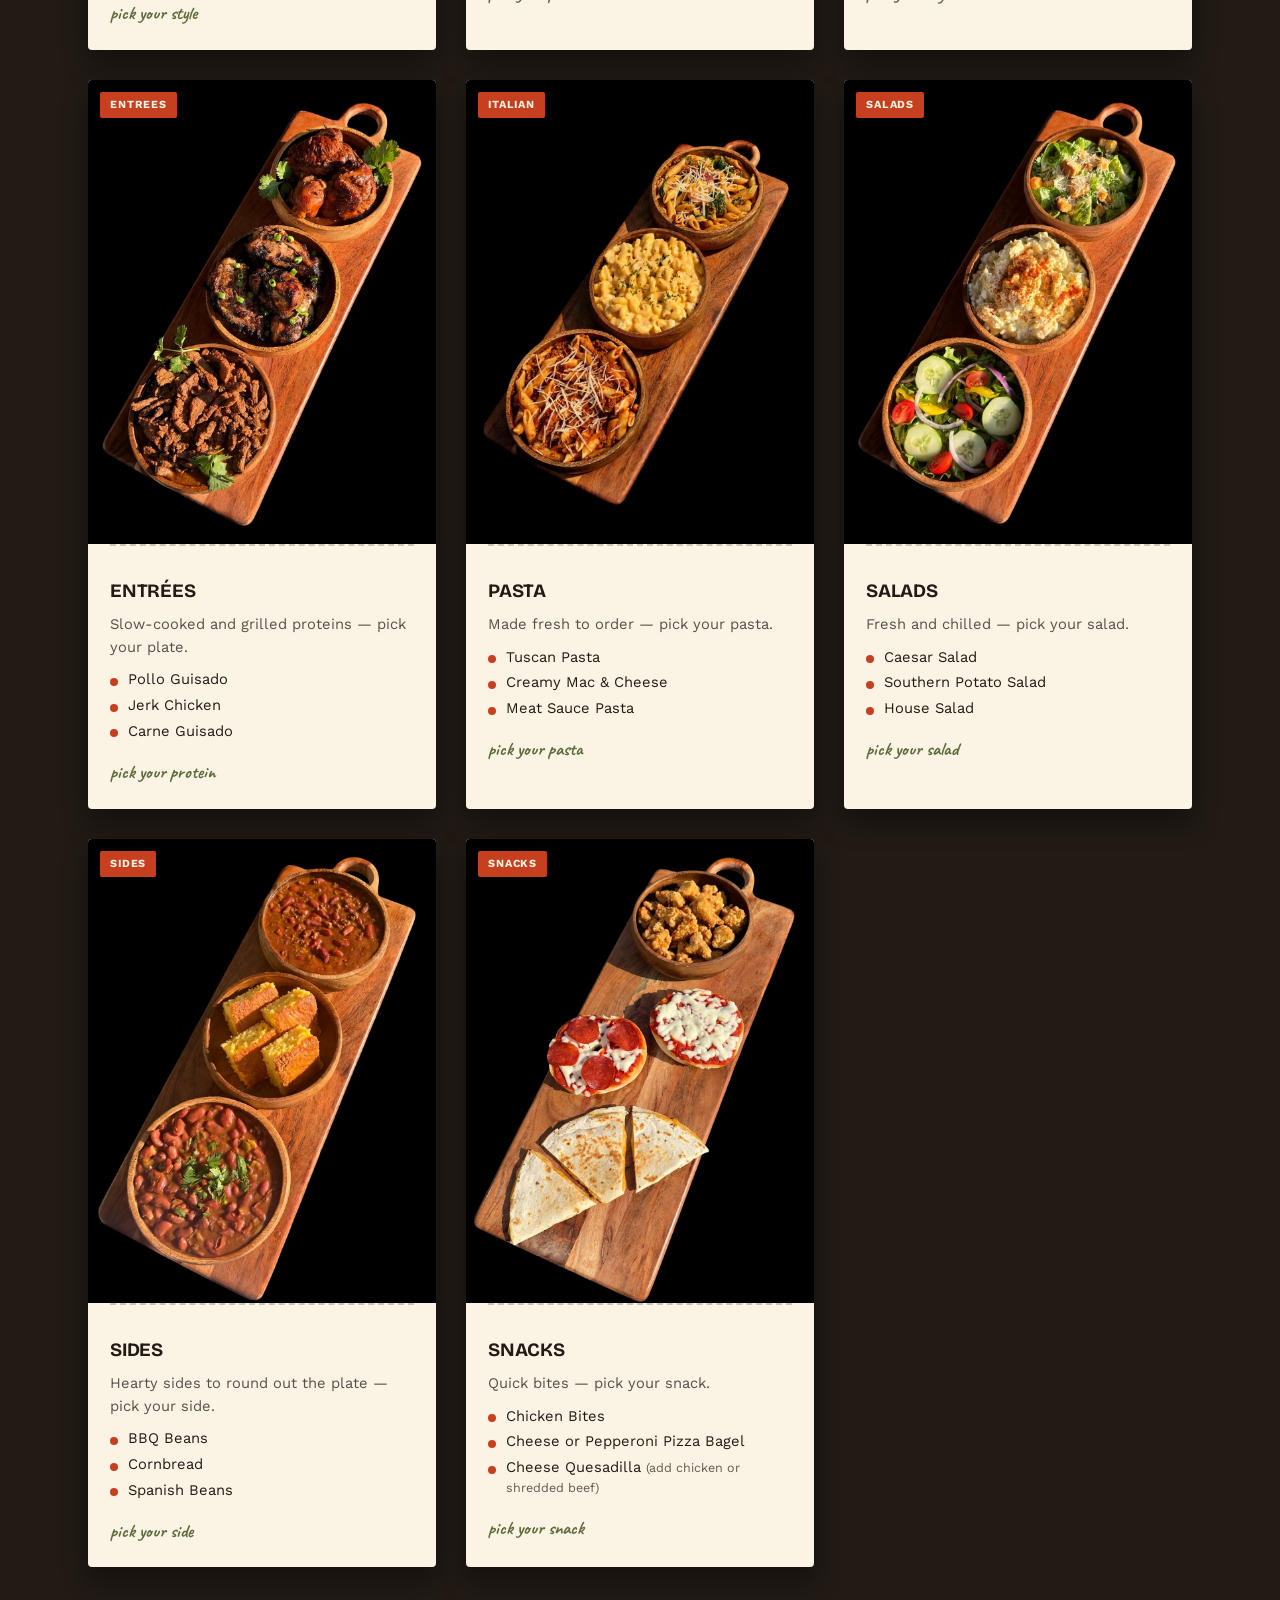
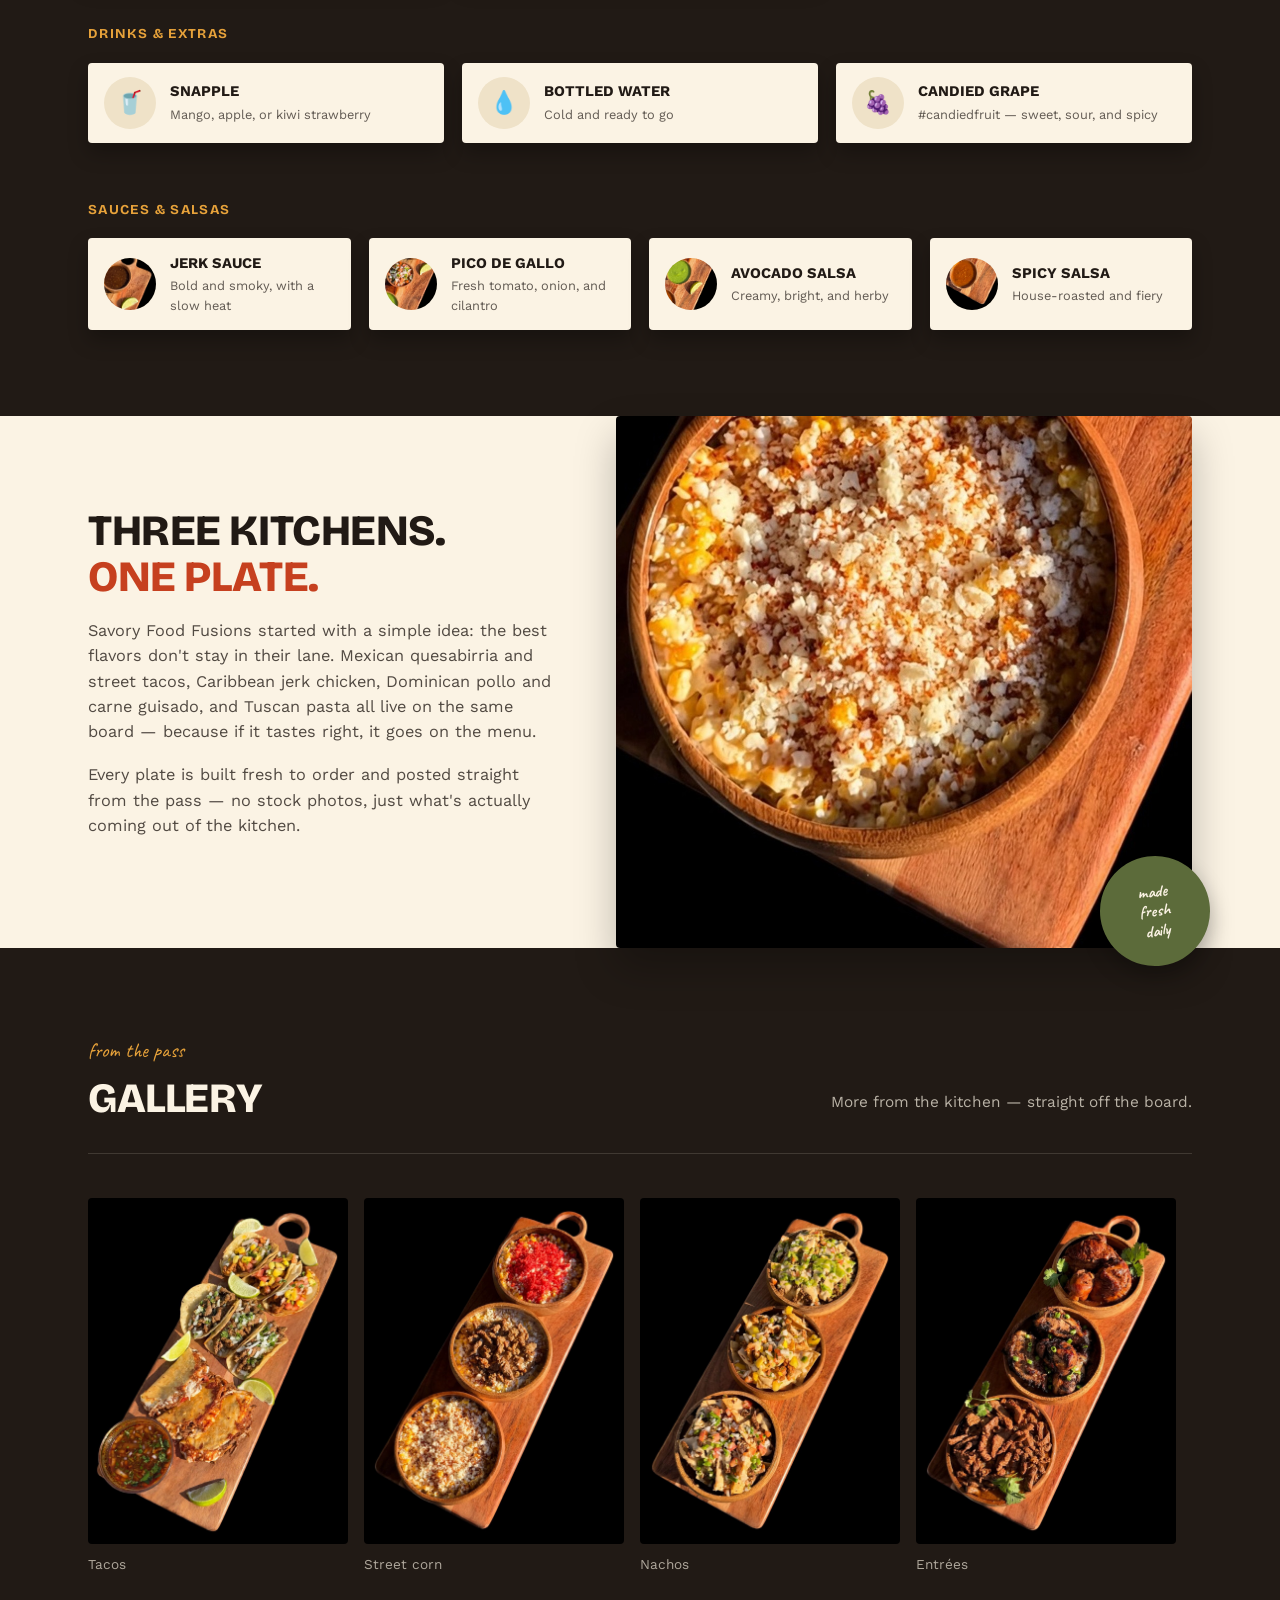
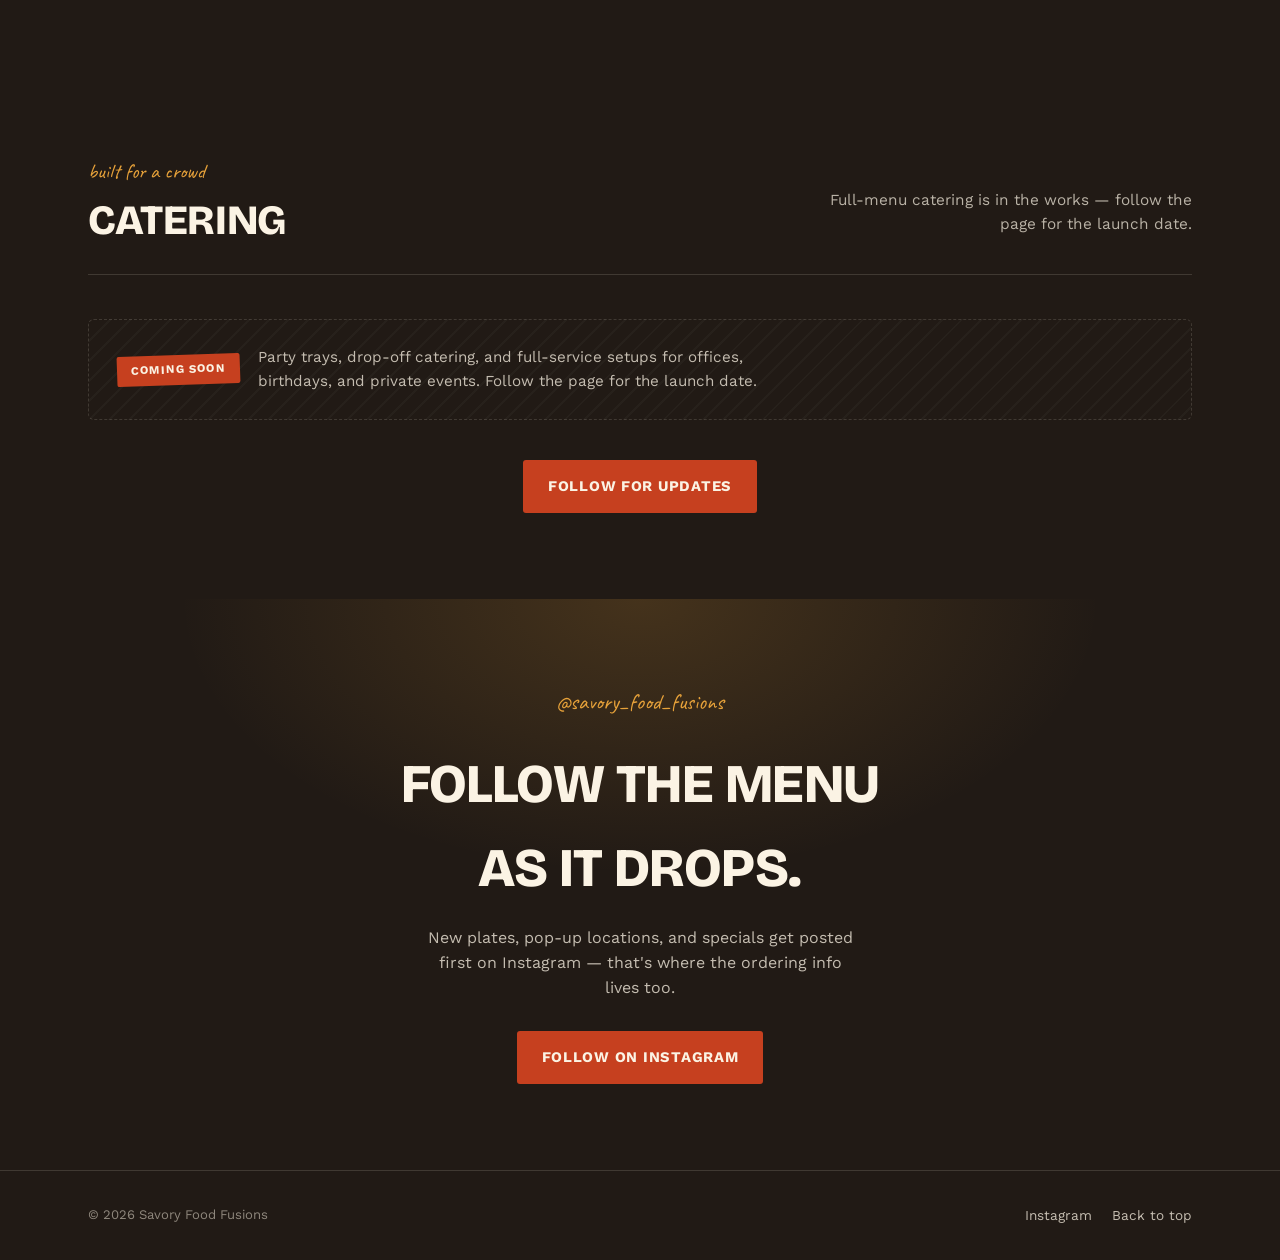
==== commit 1860096a: "Group menu into one card per tray with selectable options Each tray photo is now a single menu item " ====
--- a/index.html
+++ b/index.html
@@ -159,6 +159,12 @@
   .ticket .photo{position:relative;aspect-ratio:4/3;overflow:hidden;}
   .ticket .photo img{width:100%;height:100%;object-fit:cover;transition:transform .5s ease;}
   .ticket:hover .photo img{transform:scale(1.06);}
+  .ticket.combo .photo{aspect-ratio:3/4;background:#000;}
+  .ticket.combo .photo img{object-fit:cover;object-position:center;}
+  .picks{list-style:none;margin:12px 0 0;padding:0;display:grid;gap:6px;}
+  .picks li{position:relative;padding-left:18px;font-size:.92rem;line-height:1.35;}
+  .picks li::before{content:"";position:absolute;left:0;top:.5em;width:8px;height:8px;border-radius:50%;background:var(--chili,#c0392b);}
+  .picks small{opacity:.7;font-size:.85em;}
   .ticket .badge{
     position:absolute;top:12px;left:12px;background:var(--chili);color:var(--paper);
     font-size:0.68rem;font-weight:700;text-transform:uppercase;letter-spacing:0.08em;
@@ -340,219 +346,115 @@
 
       <div class="menu-grid">
 
-        <article class="ticket">
-          <div class="photo"><span class="badge">Italian</span><img src="images/tuscan-pasta-new.jpg" alt="Tuscan pasta with spinach, sun-dried tomato, and parmesan"></div>
-          <div class="body">
-            <h3>Tuscan Pasta</h3>
-            <p>Penne tossed with sun-dried tomato, spinach, and parmesan cheese.</p>
-            <div class="price-row"><span class="flavor">parmesan finish</span></div>
-          </div>
-        </article>
-
-        <article class="ticket">
-          <div class="photo"><span class="badge">Italian</span><img src="images/mac-cheese.jpg" alt="Creamy mac and cheese"></div>
-          <div class="body">
-            <h3>Creamy Mac &amp; Cheese</h3>
-            <p>Classic elbow macaroni in a rich, creamy cheese sauce.</p>
-            <div class="price-row"><span class="flavor">rich &amp; creamy</span></div>
-          </div>
-        </article>
-
-        <article class="ticket">
-          <div class="photo"><span class="badge">Italian</span><img src="images/meat-sauce-pasta.jpg" alt="Penne pasta in meat sauce with parmesan"></div>
-          <div class="body">
-            <h3>Meat Sauce Pasta</h3>
-            <p>Penne tossed in a savory meat sauce, topped with shredded parmesan.</p>
-            <div class="price-row"><span class="flavor">hearty &amp; savory</span></div>
-          </div>
-        </article>
-
-        <article class="ticket">
-          <div class="photo"><span class="badge">Street Corn</span><img src="images/elote-original.jpg" alt="Original street corn with cotija cheese crumble and chili topping"></div>
-          <div class="body">
-            <h3>Original Street Corn</h3>
-            <p>With cotija cheese crumble and chili topping.</p>
-            <div class="price-row"><span class="flavor">chili crumble</span></div>
-          </div>
-        </article>
-
-        <article class="ticket">
-          <div class="photo"><span class="badge">Street Corn</span><img src="images/elote-hot-cheetos.jpg" alt="Street corn with hot Cheetos, cheese crumble, and chili topping"></div>
-          <div class="body">
-            <h3>Hot Cheetos Street Corn</h3>
-            <p>With hot Cheetos, cheese crumble, and chili topping.</p>
-            <div class="price-row"><span class="flavor">crunchy heat</span></div>
-          </div>
-        </article>
-
-        <article class="ticket">
-          <div class="photo"><span class="badge">Street Corn</span><img src="images/elote-steak.jpg" alt="Street corn loaded with steak"></div>
-          <div class="body">
-            <h3>Loaded Steak Street Corn</h3>
-            <p>Topped with seasoned steak, cheese crumble, and chili topping.</p>
-            <div class="price-row"><span class="flavor">steak loaded</span></div>
-          </div>
-        </article>
-
-        <article class="ticket">
-          <div class="photo"><span class="badge">Snack</span><img src="images/chicken-bites.jpg" alt="Crispy fried chicken bites"></div>
-          <div class="body">
-            <h3>Chicken Bites</h3>
-            <p>Crispy fried chicken bites, golden and crunchy.</p>
-            <div class="price-row"><span class="flavor">crispy &amp; crunchy</span></div>
-          </div>
-        </article>
-
-        <article class="ticket">
-          <div class="photo"><span class="badge">Snack</span><img src="images/pizza-bagels.jpg" alt="Cheese and pepperoni pizza bagels"></div>
-          <div class="body">
-            <h3>Pizza Bagels</h3>
-            <p>Toasted bagels topped with sauce and melted cheese — cheese or pepperoni.</p>
-            <div class="price-row"><span class="flavor">cheese or pepperoni</span></div>
-          </div>
-        </article>
-
-        <article class="ticket">
-          <div class="photo"><span class="badge">Snack</span><img src="images/quesadilla-snack.jpg" alt="Cheese quesadilla, cut into wedges"></div>
-          <div class="body">
-            <h3>Cheese Quesadilla</h3>
-            <p>Melted cheese folded into a grilled tortilla — add chicken or shredded beef.</p>
-            <div class="price-row"><span class="flavor">add chicken or beef</span></div>
-          </div>
-        </article>
-
-        <article class="ticket">
-          <div class="photo"><span class="badge">Mexican</span><img src="images/jerk-chicken-tacos.jpg" alt="Jerk chicken tacos with mango pico de gallo"></div>
-          <div class="body">
-            <h3>Jerk Chicken Tacos</h3>
-            <p>Jerk-spiced chicken topped with fresh mango pico de gallo.</p>
-            <div class="price-row"><span class="flavor">mango pico</span></div>
-          </div>
-        </article>
-
-        <article class="ticket">
-          <div class="photo"><span class="badge">Mexican</span><img src="images/steak-street-tacos.jpg" alt="Steak street tacos with cilantro and onions"></div>
-          <div class="body">
-            <h3>Steak Street Tacos</h3>
-            <p>Grilled steak topped with cilantro and onions.</p>
-            <div class="price-row"><span class="flavor">cilantro &amp; onion</span></div>
-          </div>
-        </article>
-
-        <article class="ticket">
-          <div class="photo"><span class="badge">Mexican</span><img src="images/quesabirria-tacos.jpg" alt="QuesaBirria beef tacos with consome"></div>
-          <div class="body">
-            <h3>QuesaBirria Tacos</h3>
-            <p>Beef birria folded into a cheesy, griddled tortilla, served with consomé.</p>
-            <div class="price-row"><span class="flavor">served w/ consomé</span></div>
-          </div>
-        </article>
-
-        <article class="ticket">
-          <div class="photo"><span class="badge">Nachos</span><img src="images/nachos-ground-beef.jpg" alt="Ground beef nachos with pico de gallo and avocado salsa"></div>
-          <div class="body">
-            <h3>Ground Beef Nachos</h3>
-            <p>Crispy tortilla chips loaded with seasoned ground beef, cheese sauce, pico de gallo, and avocado salsa.</p>
-            <div class="price-row"><span class="flavor">loaded &amp; saucy</span></div>
-          </div>
-        </article>
-
-        <article class="ticket">
-          <div class="photo"><span class="badge">Nachos</span><img src="images/nachos-jerk-chicken.jpg" alt="Jerk chicken nachos with mango pico de gallo"></div>
-          <div class="body">
-            <h3>Jerk Chicken Nachos</h3>
-            <p>Crispy tortilla chips loaded with jerk chicken, cheese sauce, and mango pico de gallo.</p>
-            <div class="price-row"><span class="flavor">sweet &amp; spiced</span></div>
-          </div>
-        </article>
-
-        <article class="ticket">
-          <div class="photo"><span class="badge">Nachos</span><img src="images/nachos-steak.jpg" alt="Steak nachos with pico de gallo"></div>
-          <div class="body">
-            <h3>Steak Nachos</h3>
-            <p>Crispy tortilla chips loaded with grilled steak, cheese sauce, and pico de gallo.</p>
-            <div class="price-row"><span class="flavor">loaded &amp; saucy</span></div>
-          </div>
-        </article>
-
-        <article class="ticket">
-          <div class="photo"><span class="badge">Entree</span><img src="images/pollo-guisado.jpg" alt="Pollo guisado, Dominican stewed chicken"></div>
-          <div class="body">
-            <h3>Pollo Guisado</h3>
-            <p>Dominican-style stewed chicken, slow-braised in savory sofrito.</p>
-            <div class="price-row"><span class="flavor">slow-braised</span></div>
-          </div>
-        </article>
-
-        <article class="ticket">
-          <div class="photo"><span class="badge">Entree</span><img src="images/jerk-chicken.jpg" alt="Grilled jerk chicken with scallions"></div>
-          <div class="body">
-            <h3>Jerk Chicken</h3>
-            <p>Grilled and charred jerk chicken, finished with fresh scallions.</p>
-            <div class="price-row"><span class="flavor">smoky heat</span></div>
-          </div>
-        </article>
-
-        <article class="ticket">
-          <div class="photo"><span class="badge">Entree</span><img src="images/carne-guisado.jpg" alt="Carne guisada, stewed beef with cilantro"></div>
-          <div class="body">
-            <h3>Carne Guisado</h3>
-            <p>Tender stewed beef simmered in a rich savory sauce, topped with fresh cilantro.</p>
-            <div class="price-row"><span class="flavor">slow-braised</span></div>
-          </div>
-        </article>
-
-        <article class="ticket">
-          <div class="photo"><span class="badge">Salad</span><img src="images/caesar-salad.jpg" alt="Caesar salad with croutons and parmesan"></div>
-          <div class="body">
-            <h3>Caesar Salad</h3>
-            <p>Crisp romaine, parmesan, and croutons tossed in classic Caesar dressing.</p>
-            <div class="price-row"><span class="flavor">crisp &amp; classic</span></div>
-          </div>
-        </article>
-
-        <article class="ticket">
-          <div class="photo"><span class="badge">Salad</span><img src="images/potato-salad.jpg" alt="Southern potato salad with paprika"></div>
-          <div class="body">
-            <h3>Southern Potato Salad</h3>
-            <p>Creamy Southern-style potato salad, dusted with paprika.</p>
-            <div class="price-row"><span class="flavor">creamy classic</span></div>
-          </div>
-        </article>
-
-        <article class="ticket">
-          <div class="photo"><span class="badge">Salad</span><img src="images/house-salad.jpg" alt="House salad with cucumber, tomato, onion, and peppers"></div>
-          <div class="body">
-            <h3>House Salad</h3>
-            <p>Fresh greens with cucumber, tomato, red onion, and sweet peppers.</p>
-            <div class="price-row"><span class="flavor">fresh &amp; light</span></div>
-          </div>
-        </article>
-
-        <article class="ticket">
-          <div class="photo"><span class="badge">Side</span><img src="images/bbq-beans.jpg" alt="BBQ beans"></div>
-          <div class="body">
-            <h3>BBQ Beans</h3>
-            <p>Hearty BBQ beans simmered low and slow.</p>
-            <div class="price-row"><span class="flavor">smoky &amp; savory</span></div>
-          </div>
-        </article>
-
-        <article class="ticket">
-          <div class="photo"><span class="badge">Side</span><img src="images/cornbread.jpg" alt="Cornbread slices"></div>
-          <div class="body">
-            <h3>Cornbread</h3>
-            <p>Warm, golden cornbread, sliced and ready to share.</p>
-            <div class="price-row"><span class="flavor">buttery &amp; sweet</span></div>
-          </div>
-        </article>
-
-        <article class="ticket">
-          <div class="photo"><span class="badge">Side</span><img src="images/spanish-beans.jpg" alt="Spanish beans with cilantro"></div>
-          <div class="body">
-            <h3>Spanish Beans</h3>
-            <p>Savory Spanish-style beans simmered with peppers and fresh cilantro.</p>
-            <div class="price-row"><span class="flavor">savory &amp; hearty</span></div>
+        <article class="ticket combo">
+          <div class="photo"><span class="badge">Mexican</span><img src="images/tray-tacos.jpg" alt="Tacos tray"></div>
+          <div class="body">
+            <h3>Tacos</h3>
+            <p>Pick your style — three ways, served street-style.</p>
+            <ul class="picks">
+              <li>Jerk Chicken Tacos w/ Mango Pico</li>
+              <li>Steak Street Tacos w/ Cilantro &amp; Onions</li>
+              <li>QuesaBirria Tacos (Beef) w/ Consomé</li>
+            </ul>
+            <div class="price-row"><span class="flavor">pick your style</span></div>
+          </div>
+        </article>
+
+        <article class="ticket combo">
+          <div class="photo"><span class="badge">Nachos</span><img src="images/tray-nachos.jpg" alt="Loaded Nachos tray"></div>
+          <div class="body">
+            <h3>Loaded Nachos</h3>
+            <p>Crispy chips, cheese sauce, pico — pick your protein.</p>
+            <ul class="picks">
+              <li>Ground Beef</li>
+              <li>Jerk Chicken</li>
+              <li>Steak</li>
+            </ul>
+            <div class="price-row"><span class="flavor">pick your protein</span></div>
+          </div>
+        </article>
+
+        <article class="ticket combo">
+          <div class="photo"><span class="badge">Street Corn</span><img src="images/tray-corn.jpg" alt="Street Corn tray"></div>
+          <div class="body">
+            <h3>Street Corn</h3>
+            <p>Cotija cheese crumble and chili topping — pick your style.</p>
+            <ul class="picks">
+              <li>Original Street Corn</li>
+              <li>Hot Cheetos Street Corn</li>
+              <li>Loaded Steak Street Corn</li>
+            </ul>
+            <div class="price-row"><span class="flavor">pick your style</span></div>
+          </div>
+        </article>
+
+        <article class="ticket combo">
+          <div class="photo"><span class="badge">Entrees</span><img src="images/tray-entrees.jpg" alt="Entrées tray"></div>
+          <div class="body">
+            <h3>Entrées</h3>
+            <p>Slow-cooked and grilled proteins — pick your plate.</p>
+            <ul class="picks">
+              <li>Pollo Guisado</li>
+              <li>Jerk Chicken</li>
+              <li>Carne Guisado</li>
+            </ul>
+            <div class="price-row"><span class="flavor">pick your protein</span></div>
+          </div>
+        </article>
+
+        <article class="ticket combo">
+          <div class="photo"><span class="badge">Italian</span><img src="images/tray-pasta.jpg" alt="Pasta tray"></div>
+          <div class="body">
+            <h3>Pasta</h3>
+            <p>Made fresh to order — pick your pasta.</p>
+            <ul class="picks">
+              <li>Tuscan Pasta</li>
+              <li>Creamy Mac &amp; Cheese</li>
+              <li>Meat Sauce Pasta</li>
+            </ul>
+            <div class="price-row"><span class="flavor">pick your pasta</span></div>
+          </div>
+        </article>
+
+        <article class="ticket combo">
+          <div class="photo"><span class="badge">Salads</span><img src="images/tray-salads.jpg" alt="Salads tray"></div>
+          <div class="body">
+            <h3>Salads</h3>
+            <p>Fresh and chilled — pick your salad.</p>
+            <ul class="picks">
+              <li>Caesar Salad</li>
+              <li>Southern Potato Salad</li>
+              <li>House Salad</li>
+            </ul>
+            <div class="price-row"><span class="flavor">pick your salad</span></div>
+          </div>
+        </article>
+
+        <article class="ticket combo">
+          <div class="photo"><span class="badge">Sides</span><img src="images/tray-sides.jpg" alt="Sides tray"></div>
+          <div class="body">
+            <h3>Sides</h3>
+            <p>Hearty sides to round out the plate — pick your side.</p>
+            <ul class="picks">
+              <li>BBQ Beans</li>
+              <li>Cornbread</li>
+              <li>Spanish Beans</li>
+            </ul>
+            <div class="price-row"><span class="flavor">pick your side</span></div>
+          </div>
+        </article>
+
+        <article class="ticket combo">
+          <div class="photo"><span class="badge">Snacks</span><img src="images/tray-snacks.jpg" alt="Snacks tray"></div>
+          <div class="body">
+            <h3>Snacks</h3>
+            <p>Quick bites — pick your snack.</p>
+            <ul class="picks">
+              <li>Chicken Bites</li>
+              <li>Cheese or Pepperoni Pizza Bagel</li>
+              <li>Cheese Quesadilla <small>(add chicken or shredded beef)</small></li>
+            </ul>
+            <div class="price-row"><span class="flavor">pick your snack</span></div>
           </div>
         </article>
 
@@ -627,18 +529,14 @@
         <p>More from the kitchen — straight off the board.</p>
       </div>
       <div class="strip">
-        <figure><img src="images/tuscan-pasta-new.jpg" alt="Tuscan pasta"><figcaption>Tuscan pasta</figcaption></figure>
-        <figure><img src="images/mac-cheese.jpg" alt="Creamy mac & cheese"><figcaption>Creamy mac &amp; cheese</figcaption></figure>
-        <figure><img src="images/nachos-steak.jpg" alt="Steak nachos"><figcaption>Steak nachos</figcaption></figure>
-        <figure><img src="images/pollo-guisado.jpg" alt="Pollo guisado"><figcaption>Pollo guisado</figcaption></figure>
-        <figure><img src="images/carne-guisado.jpg" alt="Carne guisado"><figcaption>Carne guisado</figcaption></figure>
-        <figure><img src="images/jerk-chicken-tacos.jpg" alt="Jerk chicken tacos"><figcaption>Jerk chicken tacos</figcaption></figure>
-        <figure><img src="images/caesar-salad.jpg" alt="Caesar salad"><figcaption>Caesar salad</figcaption></figure>
-        <figure><img src="images/bbq-beans.jpg" alt="BBQ beans"><figcaption>BBQ beans</figcaption></figure>
-        <figure><img src="images/cornbread.jpg" alt="Cornbread"><figcaption>Cornbread</figcaption></figure>
-        <figure><img src="images/elote-steak.jpg" alt="Loaded steak street corn"><figcaption>Loaded steak street corn</figcaption></figure>
-        <figure><img src="images/pizza-bagels.jpg" alt="Pizza bagels"><figcaption>Pizza bagels</figcaption></figure>
-        <figure><img src="images/house-salad.jpg" alt="House salad"><figcaption>House salad</figcaption></figure>
+        <figure><img src="images/tray-tacos.jpg" alt="Tacos tray"><figcaption>Tacos</figcaption></figure>
+        <figure><img src="images/tray-corn.jpg" alt="Street corn tray"><figcaption>Street corn</figcaption></figure>
+        <figure><img src="images/tray-nachos.jpg" alt="Nachos tray"><figcaption>Nachos</figcaption></figure>
+        <figure><img src="images/tray-entrees.jpg" alt="Entrées tray"><figcaption>Entrées</figcaption></figure>
+        <figure><img src="images/tray-pasta.jpg" alt="Pasta tray"><figcaption>Pasta</figcaption></figure>
+        <figure><img src="images/tray-salads.jpg" alt="Salads tray"><figcaption>Salads</figcaption></figure>
+        <figure><img src="images/tray-sides.jpg" alt="Sides tray"><figcaption>Sides</figcaption></figure>
+        <figure><img src="images/tray-snacks.jpg" alt="Snacks tray"><figcaption>Snacks</figcaption></figure>
       </div>
     </div>
   </section>
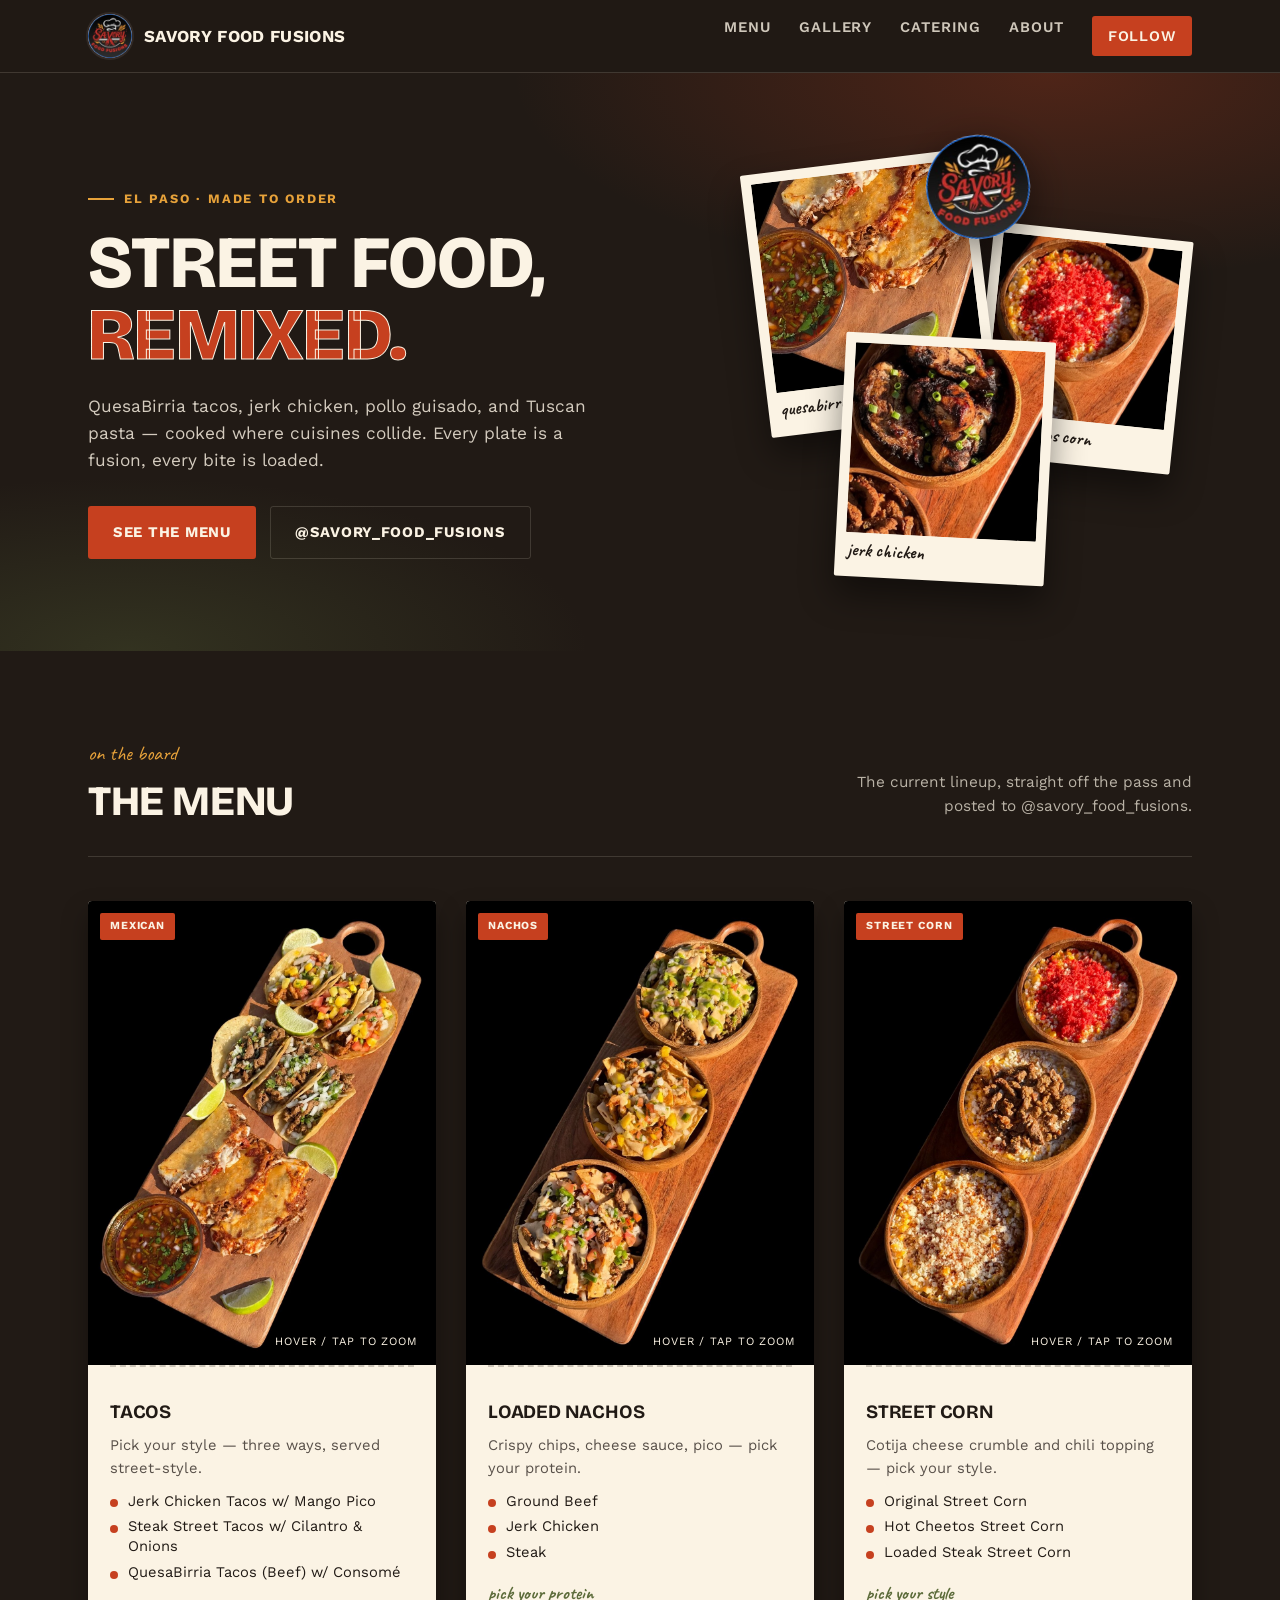
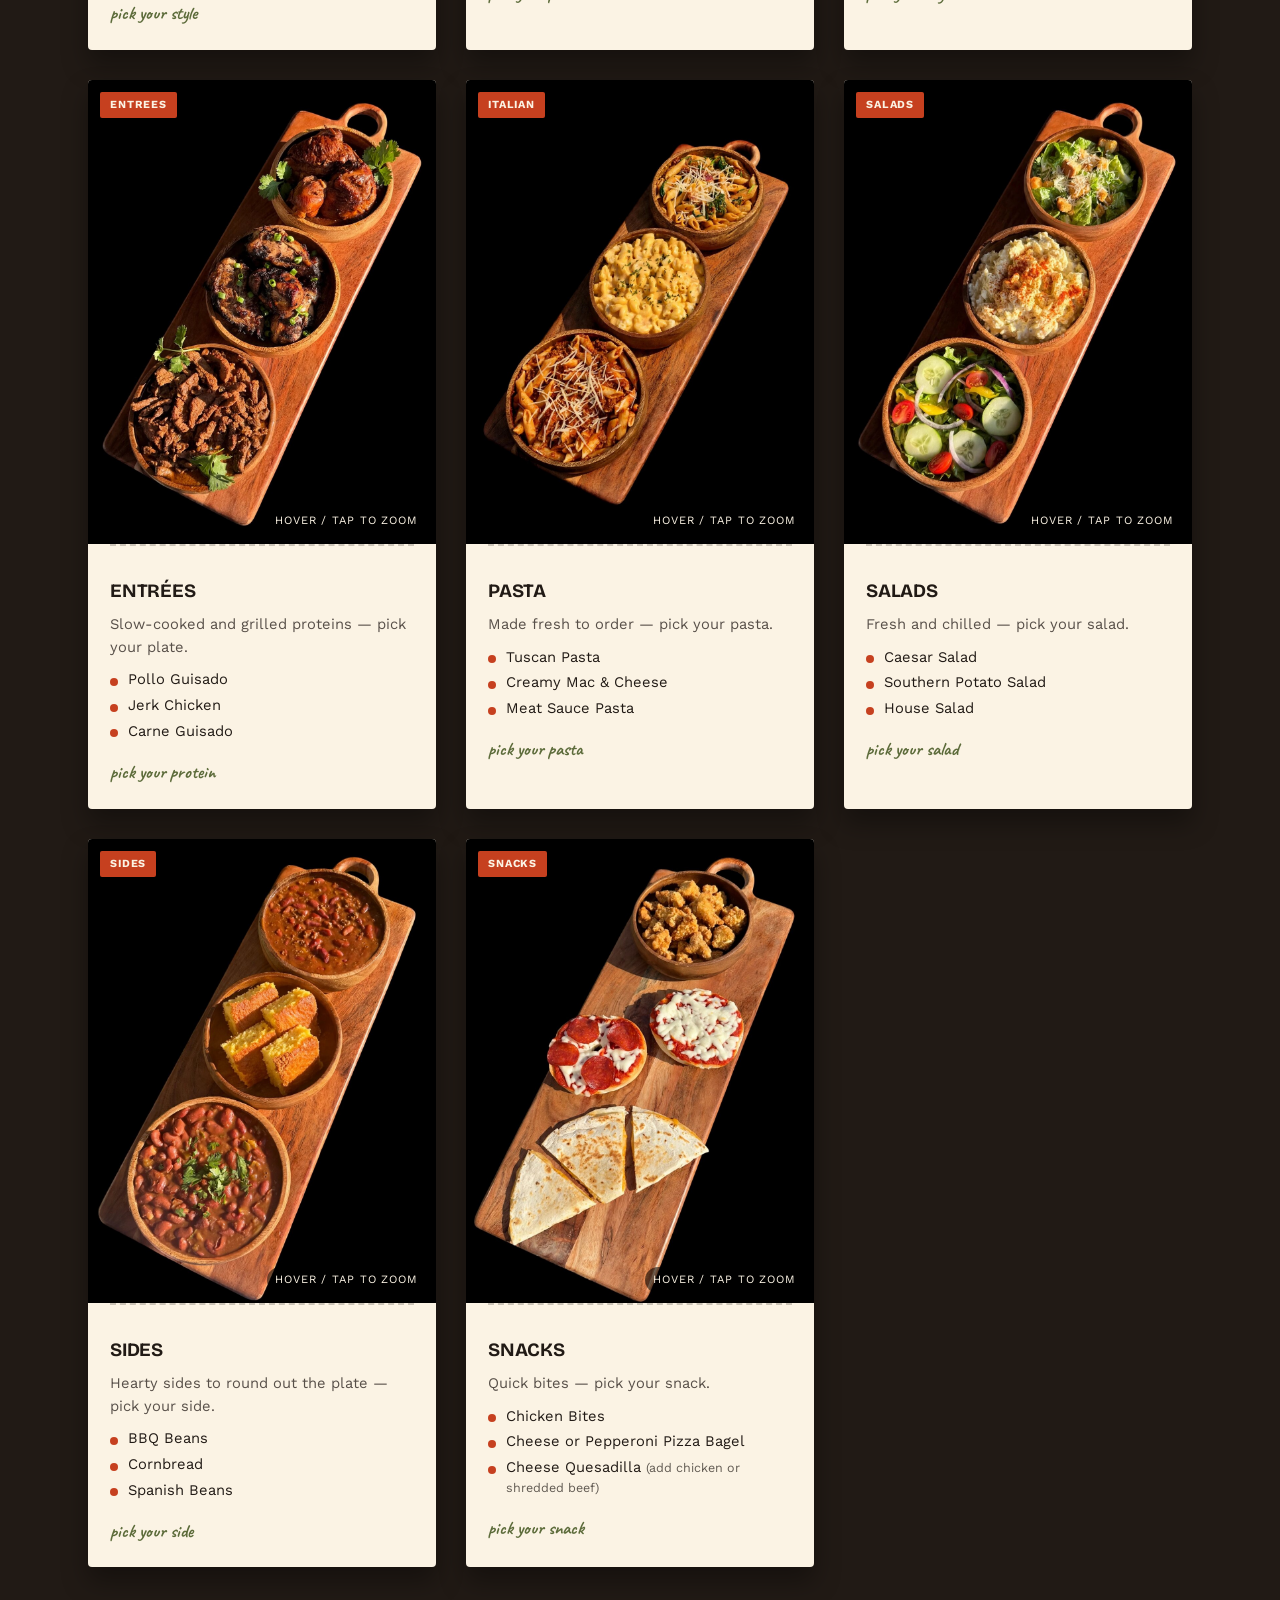
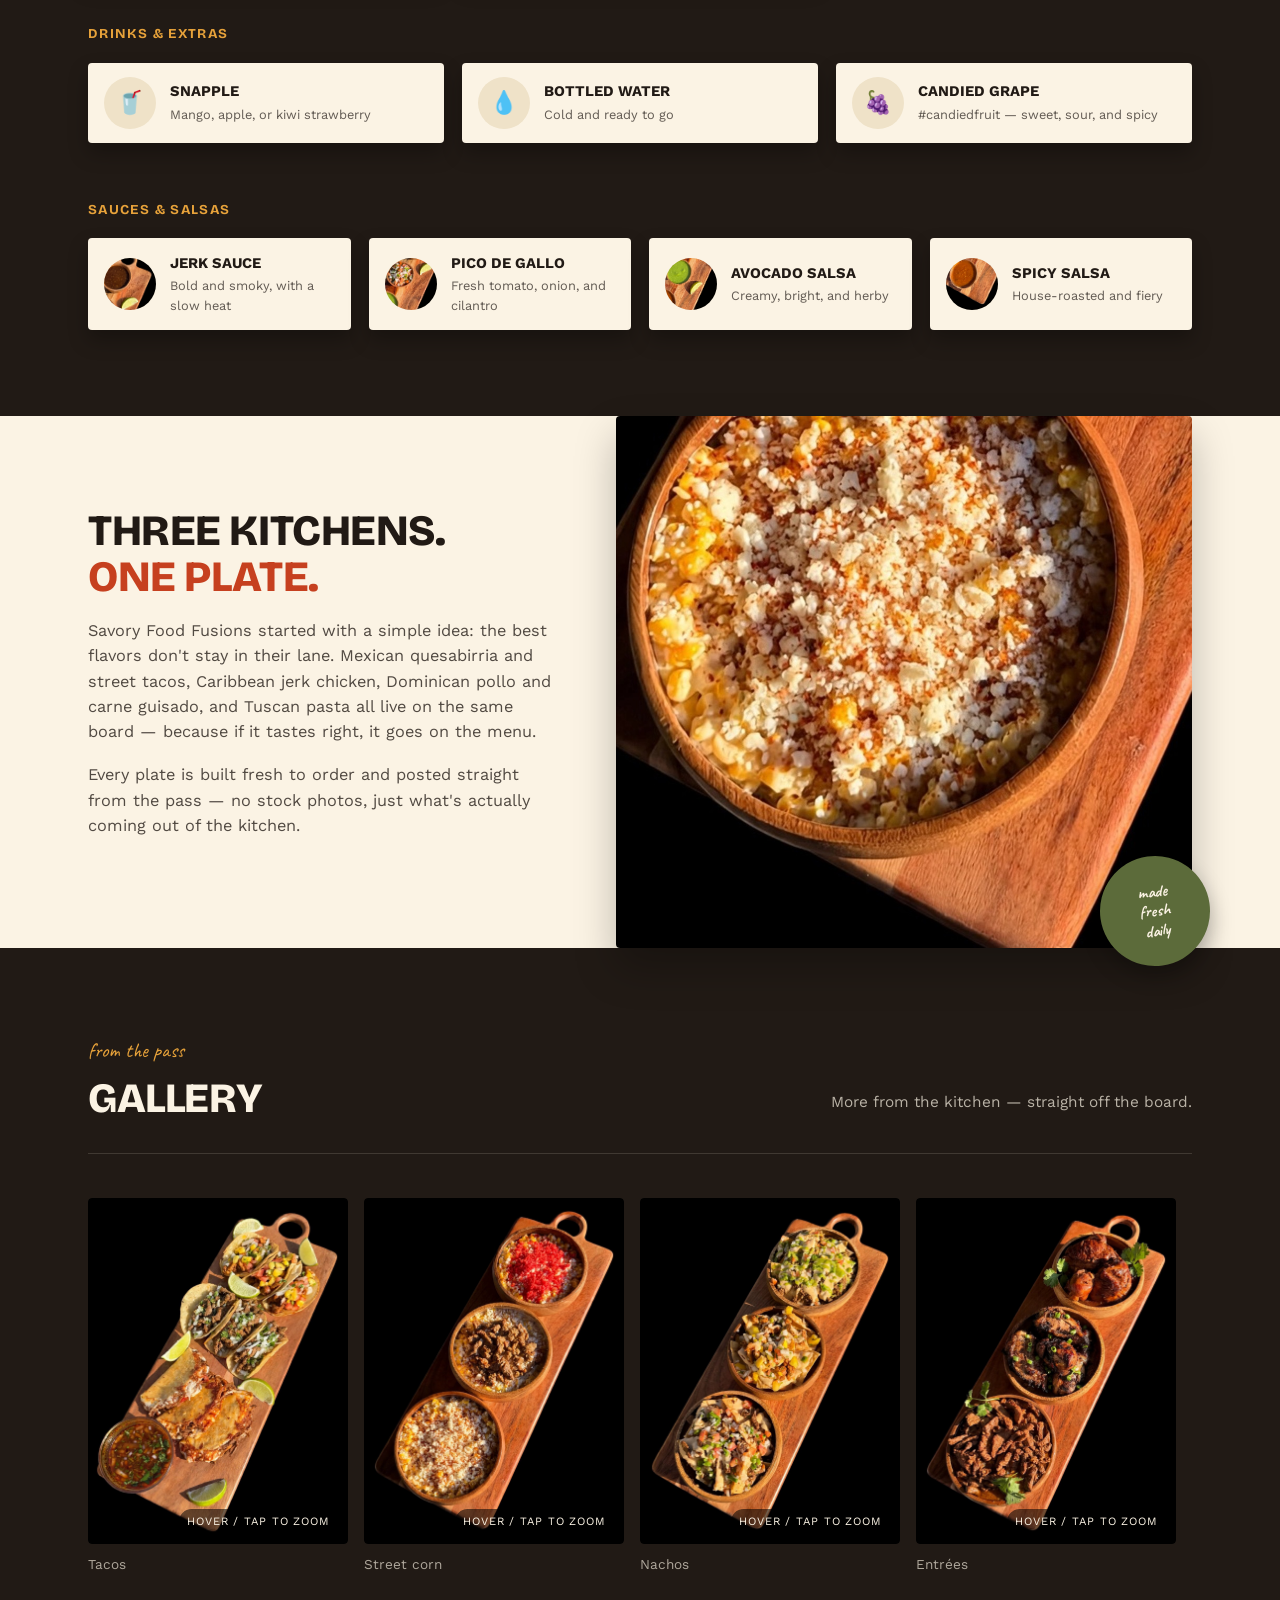
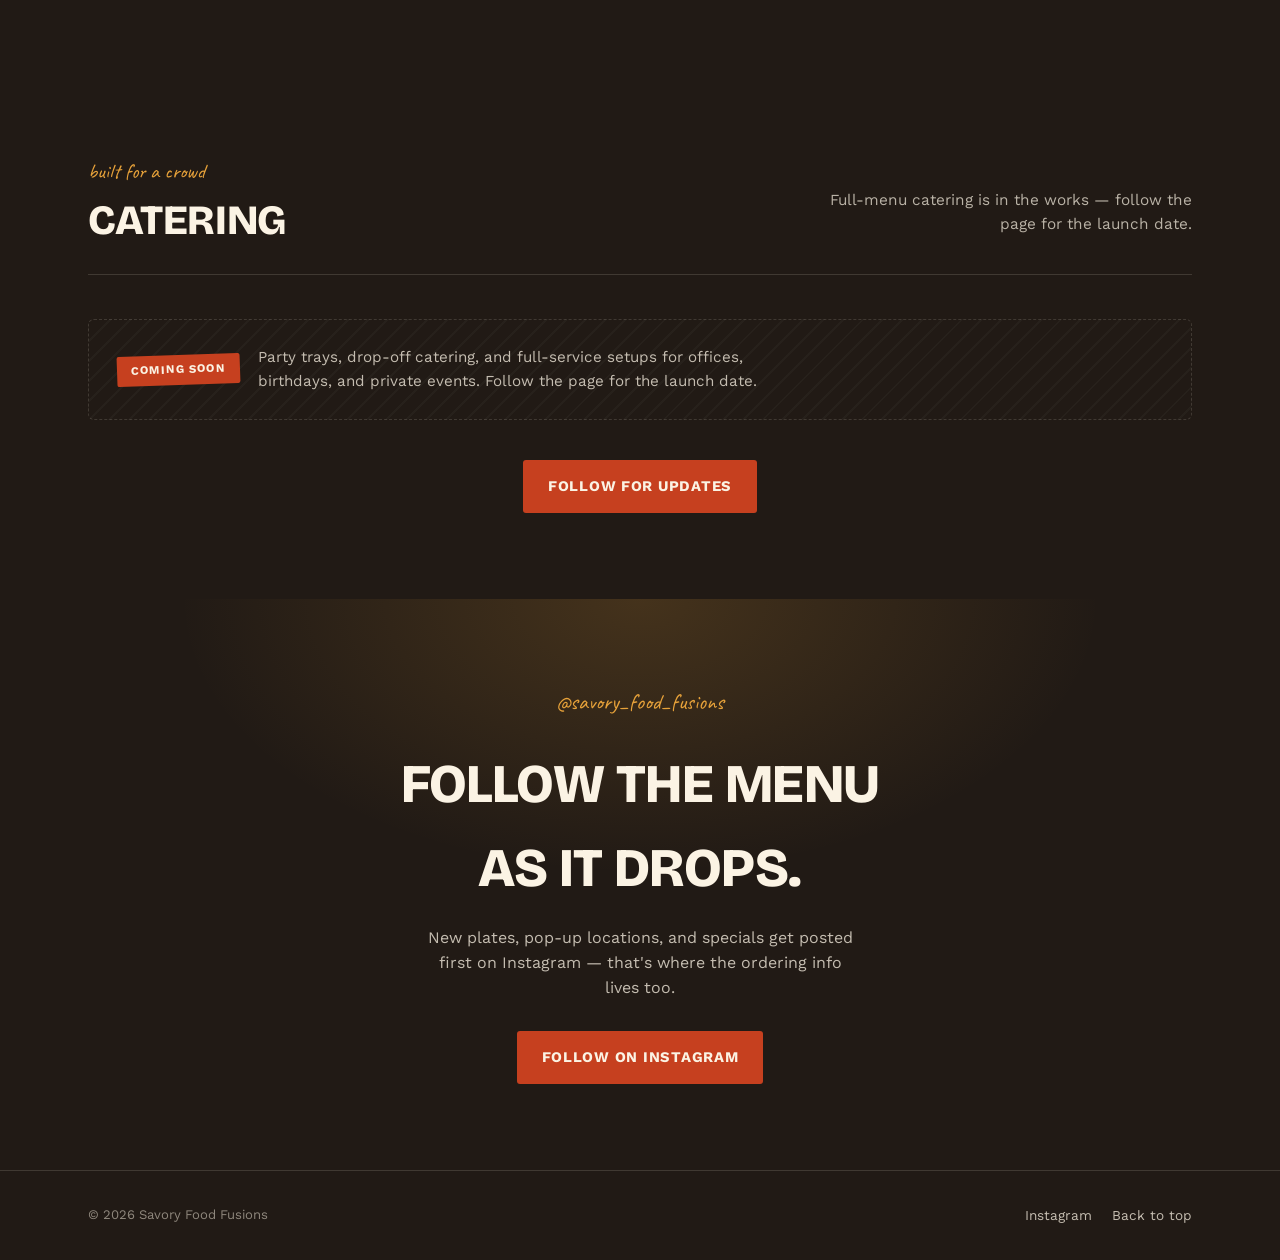
==== commit d58e87bd: "Add cursor-tracking hover zoom and tap-to-enlarge on menu photos Co-Authored-By: Claude Fable 5.1 <n" ====
--- a/index.html
+++ b/index.html
@@ -157,8 +157,13 @@
     box-shadow:0 14px 26px rgba(0,0,0,0.35);
   }
   .ticket .photo{position:relative;aspect-ratio:4/3;overflow:hidden;}
-  .ticket .photo img{width:100%;height:100%;object-fit:cover;transition:transform .5s ease;}
-  .ticket:hover .photo img{transform:scale(1.06);}
+  .ticket .photo img{width:100%;height:100%;object-fit:cover;transition:transform .35s ease;cursor:zoom-in;}
+  @media (hover:hover){ .ticket:hover .photo img{transform:scale(2);} }
+  .zoom-note{position:absolute;right:10px;bottom:10px;z-index:2;font-size:.7rem;letter-spacing:.08em;text-transform:uppercase;padding:4px 8px;border-radius:999px;background:rgba(0,0,0,.55);color:var(--paper);pointer-events:none;}
+  .lightbox{position:fixed;inset:0;z-index:999;display:none;align-items:center;justify-content:center;background:rgba(0,0,0,.92);padding:20px;cursor:zoom-out;}
+  .lightbox.open{display:flex;}
+  .lightbox img{max-width:100%;max-height:100%;object-fit:contain;box-shadow:0 20px 60px rgba(0,0,0,.6);}
+  .lightbox .close{position:absolute;top:14px;right:18px;font-size:2rem;line-height:1;color:var(--paper);background:none;border:0;cursor:pointer;}
   .ticket.combo .photo{aspect-ratio:3/4;background:#000;}
   .ticket.combo .photo img{object-fit:cover;object-position:center;}
   .picks{list-style:none;margin:12px 0 0;padding:0;display:grid;gap:6px;}
@@ -222,7 +227,9 @@
   .strip figure{
     flex:none;width:260px;margin:0;scroll-snap-align:start;
   }
-  .strip img{width:100%;aspect-ratio:3/4;object-fit:cover;border-radius:4px;}
+  .strip img{width:100%;aspect-ratio:3/4;object-fit:cover;border-radius:4px;transition:transform .35s ease;cursor:zoom-in;}
+  .strip .photo{position:relative;overflow:hidden;border-radius:4px;}
+  @media (hover:hover){ .strip .photo:hover img{transform:scale(2);} }
   .strip figcaption{margin-top:10px;font-size:0.85rem;color:rgba(251,243,228,0.65);}
 
   /* ---------- ABOUT / FUSION STATEMENT ---------- */
@@ -347,7 +354,7 @@
       <div class="menu-grid">
 
         <article class="ticket combo">
-          <div class="photo"><span class="badge">Mexican</span><img src="images/tray-tacos.jpg" alt="Tacos tray"></div>
+          <div class="photo"><span class="badge">Mexican</span><span class="zoom-note">hover / tap to zoom</span><img src="images/tray-tacos.jpg" alt="Tacos tray"></div>
           <div class="body">
             <h3>Tacos</h3>
             <p>Pick your style — three ways, served street-style.</p>
@@ -361,7 +368,7 @@
         </article>
 
         <article class="ticket combo">
-          <div class="photo"><span class="badge">Nachos</span><img src="images/tray-nachos.jpg" alt="Loaded Nachos tray"></div>
+          <div class="photo"><span class="badge">Nachos</span><span class="zoom-note">hover / tap to zoom</span><img src="images/tray-nachos.jpg" alt="Loaded Nachos tray"></div>
           <div class="body">
             <h3>Loaded Nachos</h3>
             <p>Crispy chips, cheese sauce, pico — pick your protein.</p>
@@ -375,7 +382,7 @@
         </article>
 
         <article class="ticket combo">
-          <div class="photo"><span class="badge">Street Corn</span><img src="images/tray-corn.jpg" alt="Street Corn tray"></div>
+          <div class="photo"><span class="badge">Street Corn</span><span class="zoom-note">hover / tap to zoom</span><img src="images/tray-corn.jpg" alt="Street Corn tray"></div>
           <div class="body">
             <h3>Street Corn</h3>
             <p>Cotija cheese crumble and chili topping — pick your style.</p>
@@ -389,7 +396,7 @@
         </article>
 
         <article class="ticket combo">
-          <div class="photo"><span class="badge">Entrees</span><img src="images/tray-entrees.jpg" alt="Entrées tray"></div>
+          <div class="photo"><span class="badge">Entrees</span><span class="zoom-note">hover / tap to zoom</span><img src="images/tray-entrees.jpg" alt="Entrées tray"></div>
           <div class="body">
             <h3>Entrées</h3>
             <p>Slow-cooked and grilled proteins — pick your plate.</p>
@@ -403,7 +410,7 @@
         </article>
 
         <article class="ticket combo">
-          <div class="photo"><span class="badge">Italian</span><img src="images/tray-pasta.jpg" alt="Pasta tray"></div>
+          <div class="photo"><span class="badge">Italian</span><span class="zoom-note">hover / tap to zoom</span><img src="images/tray-pasta.jpg" alt="Pasta tray"></div>
           <div class="body">
             <h3>Pasta</h3>
             <p>Made fresh to order — pick your pasta.</p>
@@ -417,7 +424,7 @@
         </article>
 
         <article class="ticket combo">
-          <div class="photo"><span class="badge">Salads</span><img src="images/tray-salads.jpg" alt="Salads tray"></div>
+          <div class="photo"><span class="badge">Salads</span><span class="zoom-note">hover / tap to zoom</span><img src="images/tray-salads.jpg" alt="Salads tray"></div>
           <div class="body">
             <h3>Salads</h3>
             <p>Fresh and chilled — pick your salad.</p>
@@ -431,7 +438,7 @@
         </article>
 
         <article class="ticket combo">
-          <div class="photo"><span class="badge">Sides</span><img src="images/tray-sides.jpg" alt="Sides tray"></div>
+          <div class="photo"><span class="badge">Sides</span><span class="zoom-note">hover / tap to zoom</span><img src="images/tray-sides.jpg" alt="Sides tray"></div>
           <div class="body">
             <h3>Sides</h3>
             <p>Hearty sides to round out the plate — pick your side.</p>
@@ -445,7 +452,7 @@
         </article>
 
         <article class="ticket combo">
-          <div class="photo"><span class="badge">Snacks</span><img src="images/tray-snacks.jpg" alt="Snacks tray"></div>
+          <div class="photo"><span class="badge">Snacks</span><span class="zoom-note">hover / tap to zoom</span><img src="images/tray-snacks.jpg" alt="Snacks tray"></div>
           <div class="body">
             <h3>Snacks</h3>
             <p>Quick bites — pick your snack.</p>
@@ -529,14 +536,14 @@
         <p>More from the kitchen — straight off the board.</p>
       </div>
       <div class="strip">
-        <figure><img src="images/tray-tacos.jpg" alt="Tacos tray"><figcaption>Tacos</figcaption></figure>
-        <figure><img src="images/tray-corn.jpg" alt="Street corn tray"><figcaption>Street corn</figcaption></figure>
-        <figure><img src="images/tray-nachos.jpg" alt="Nachos tray"><figcaption>Nachos</figcaption></figure>
-        <figure><img src="images/tray-entrees.jpg" alt="Entrées tray"><figcaption>Entrées</figcaption></figure>
-        <figure><img src="images/tray-pasta.jpg" alt="Pasta tray"><figcaption>Pasta</figcaption></figure>
-        <figure><img src="images/tray-salads.jpg" alt="Salads tray"><figcaption>Salads</figcaption></figure>
-        <figure><img src="images/tray-sides.jpg" alt="Sides tray"><figcaption>Sides</figcaption></figure>
-        <figure><img src="images/tray-snacks.jpg" alt="Snacks tray"><figcaption>Snacks</figcaption></figure>
+        <figure><div class="photo"><span class="zoom-note">hover / tap to zoom</span><img src="images/tray-tacos.jpg" alt="Tacos tray"></div><figcaption>Tacos</figcaption></figure>
+        <figure><div class="photo"><span class="zoom-note">hover / tap to zoom</span><img src="images/tray-corn.jpg" alt="Street corn tray"></div><figcaption>Street corn</figcaption></figure>
+        <figure><div class="photo"><span class="zoom-note">hover / tap to zoom</span><img src="images/tray-nachos.jpg" alt="Nachos tray"></div><figcaption>Nachos</figcaption></figure>
+        <figure><div class="photo"><span class="zoom-note">hover / tap to zoom</span><img src="images/tray-entrees.jpg" alt="Entrées tray"></div><figcaption>Entrées</figcaption></figure>
+        <figure><div class="photo"><span class="zoom-note">hover / tap to zoom</span><img src="images/tray-pasta.jpg" alt="Pasta tray"></div><figcaption>Pasta</figcaption></figure>
+        <figure><div class="photo"><span class="zoom-note">hover / tap to zoom</span><img src="images/tray-salads.jpg" alt="Salads tray"></div><figcaption>Salads</figcaption></figure>
+        <figure><div class="photo"><span class="zoom-note">hover / tap to zoom</span><img src="images/tray-sides.jpg" alt="Sides tray"></div><figcaption>Sides</figcaption></figure>
+        <figure><div class="photo"><span class="zoom-note">hover / tap to zoom</span><img src="images/tray-snacks.jpg" alt="Snacks tray"></div><figcaption>Snacks</figcaption></figure>
       </div>
     </div>
   </section>
@@ -585,6 +592,26 @@
   </div>
 </footer>
 
-<script>document.getElementById('year').textContent = new Date().getFullYear();</script>
+<div class="lightbox" id="lightbox" aria-hidden="true"><button class="close" aria-label="Close">&times;</button><img alt=""></div>
+<script>
+document.getElementById('year').textContent = new Date().getFullYear();
+// Hover zoom follows the cursor so you can inspect each bowl
+document.querySelectorAll('.ticket .photo, .strip .photo').forEach(function(ph){
+  var img=ph.querySelector('img'); if(!img) return;
+  ph.addEventListener('mousemove',function(e){
+    var r=ph.getBoundingClientRect();
+    img.style.transformOrigin=((e.clientX-r.left)/r.width*100)+'% '+((e.clientY-r.top)/r.height*100)+'%';
+  });
+  ph.addEventListener('mouseleave',function(){ img.style.transformOrigin='center'; });
+  // Tap/click opens full-size view (phones have no hover)
+  ph.addEventListener('click',function(){
+    var lb=document.getElementById('lightbox'); lb.querySelector('img').src=img.src; lb.querySelector('img').alt=img.alt; lb.classList.add('open');
+  });
+});
+(function(){var lb=document.getElementById('lightbox');
+  lb.addEventListener('click',function(){lb.classList.remove('open');});
+  document.addEventListener('keydown',function(e){if(e.key==='Escape')lb.classList.remove('open');});
+})();
+</script>
 </body>
 </html>
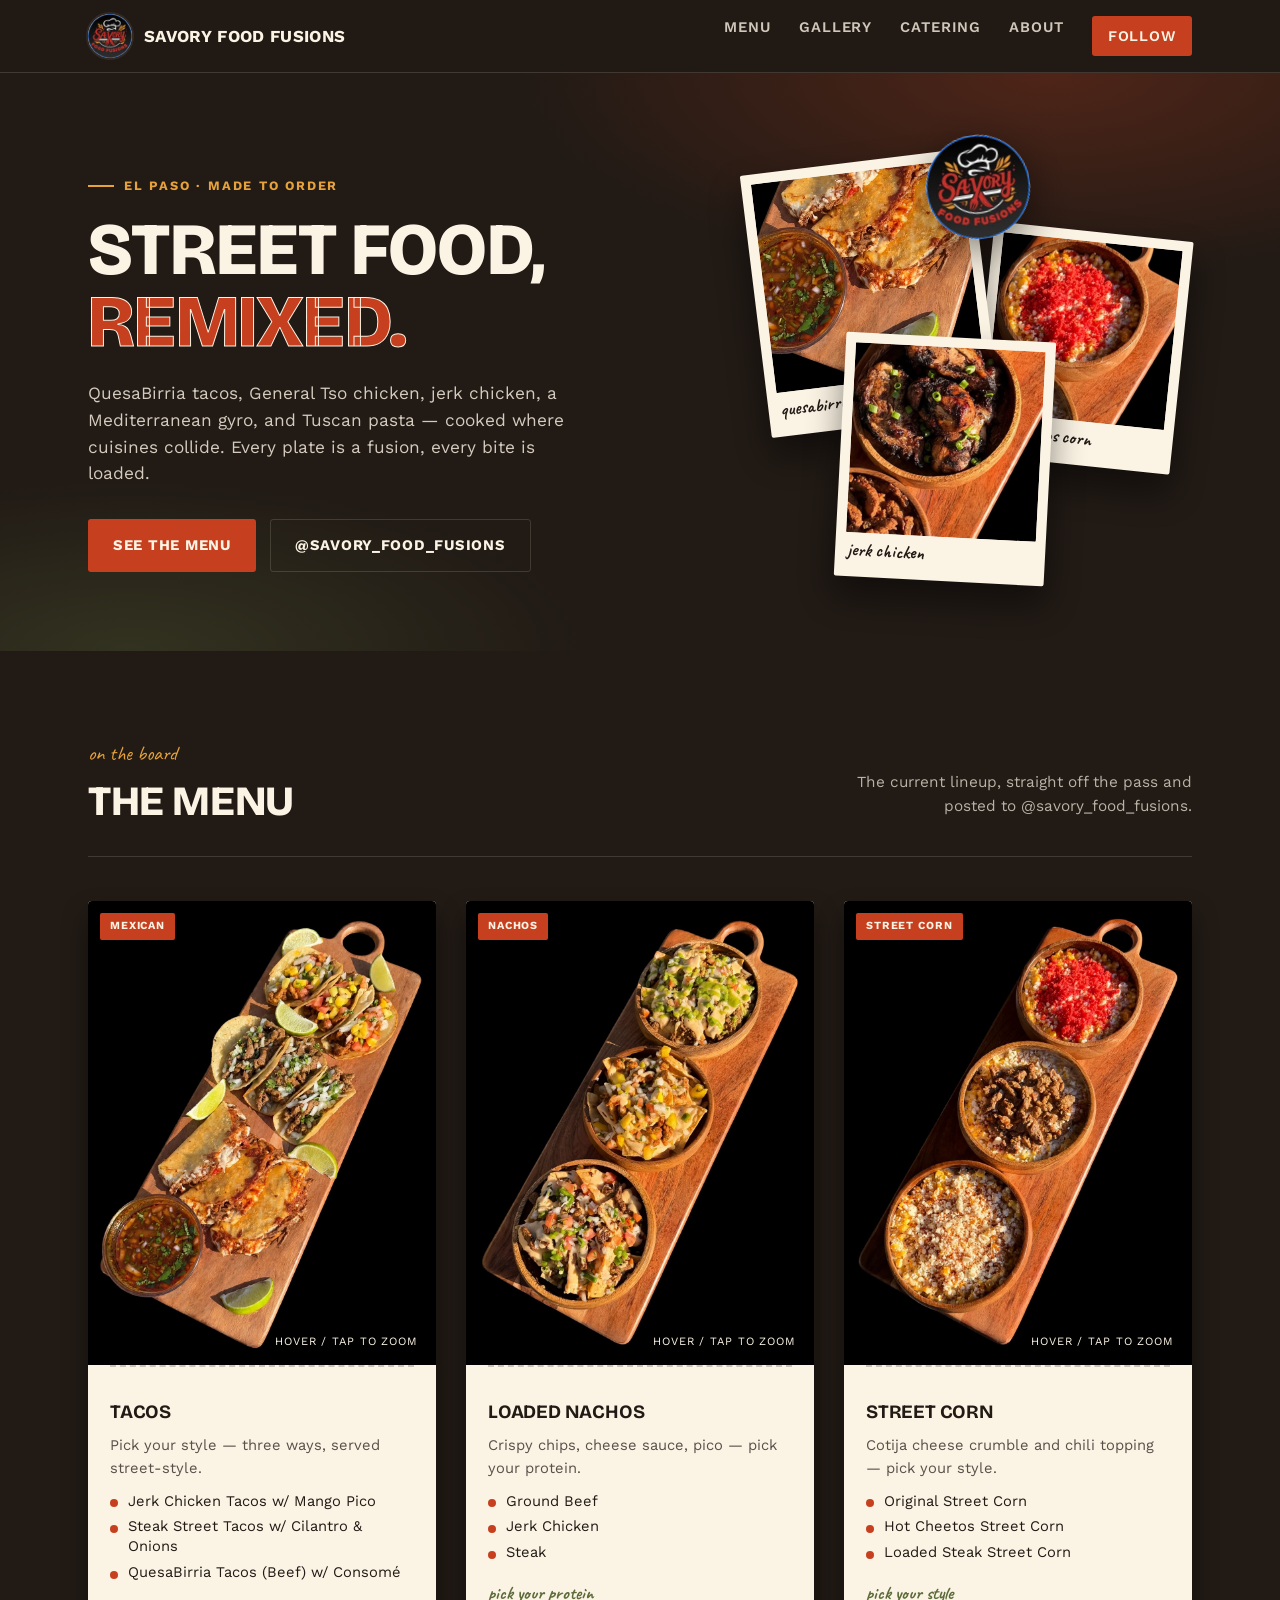
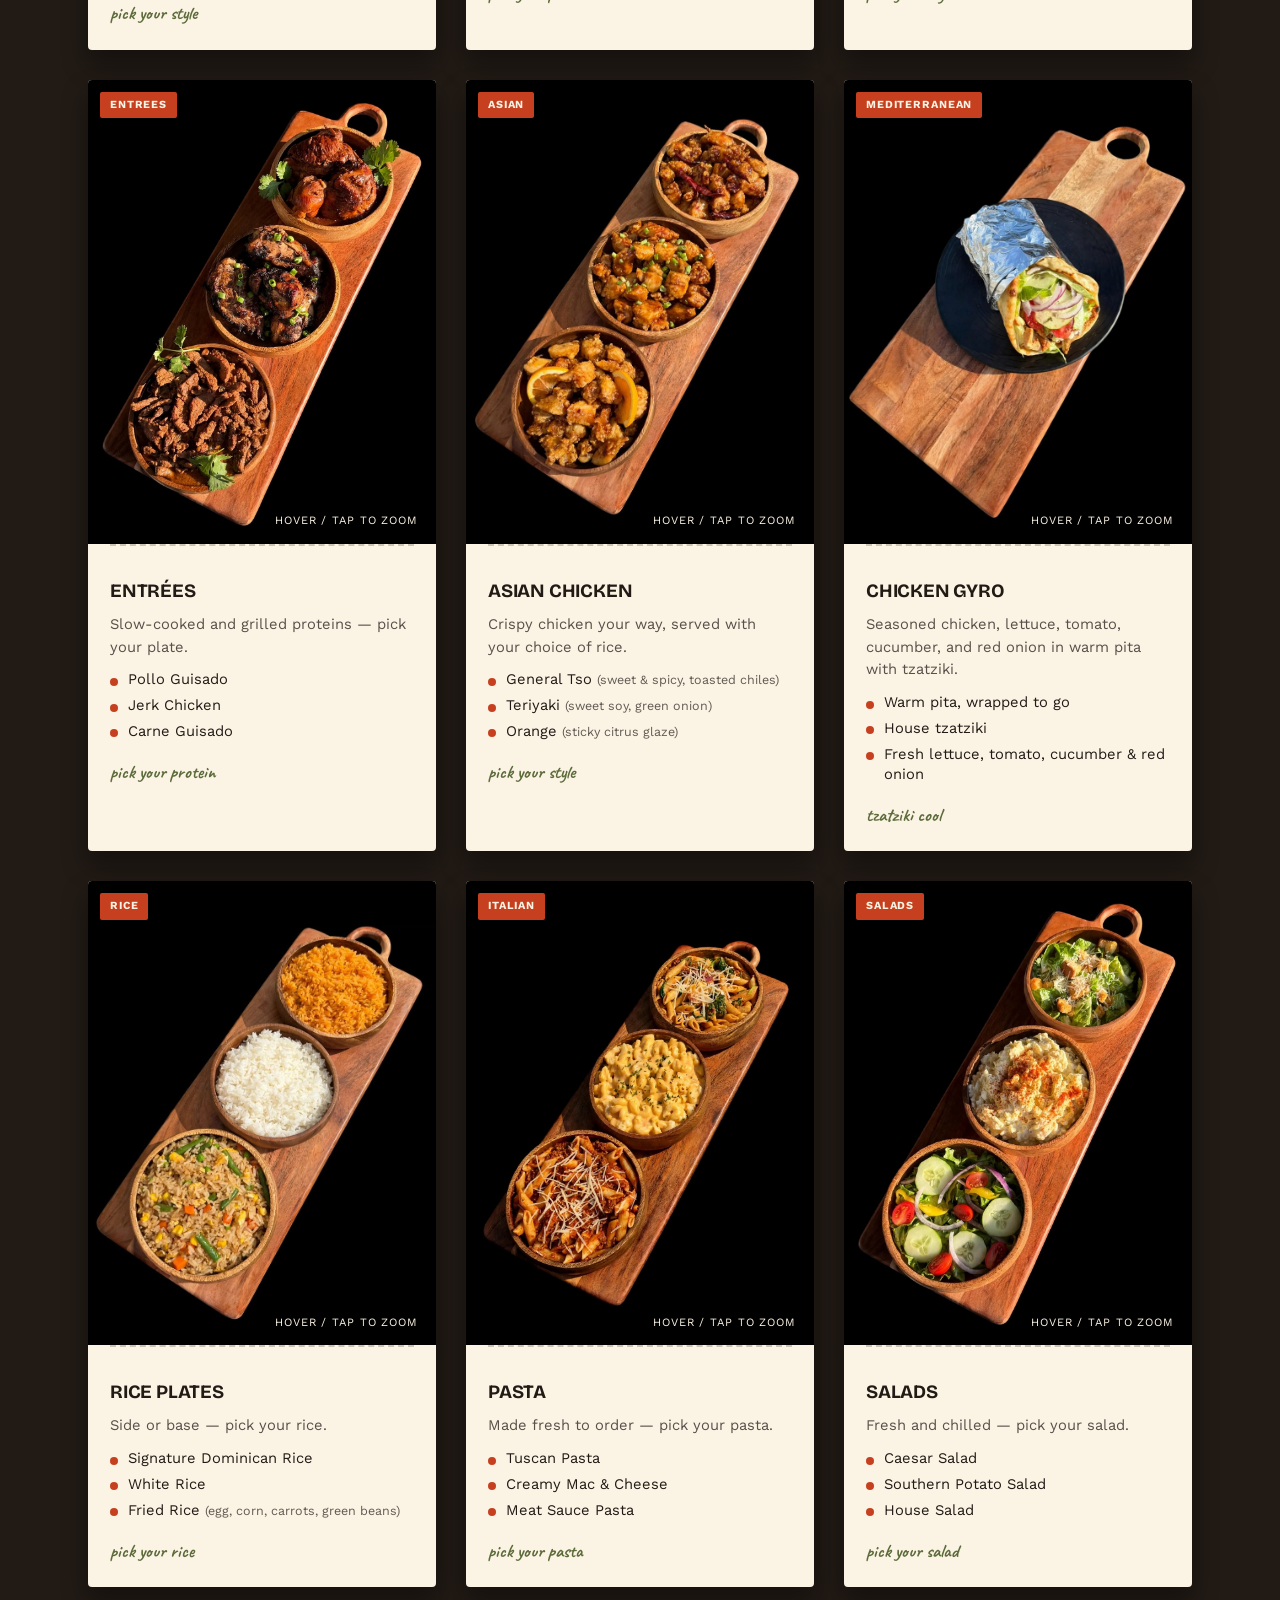
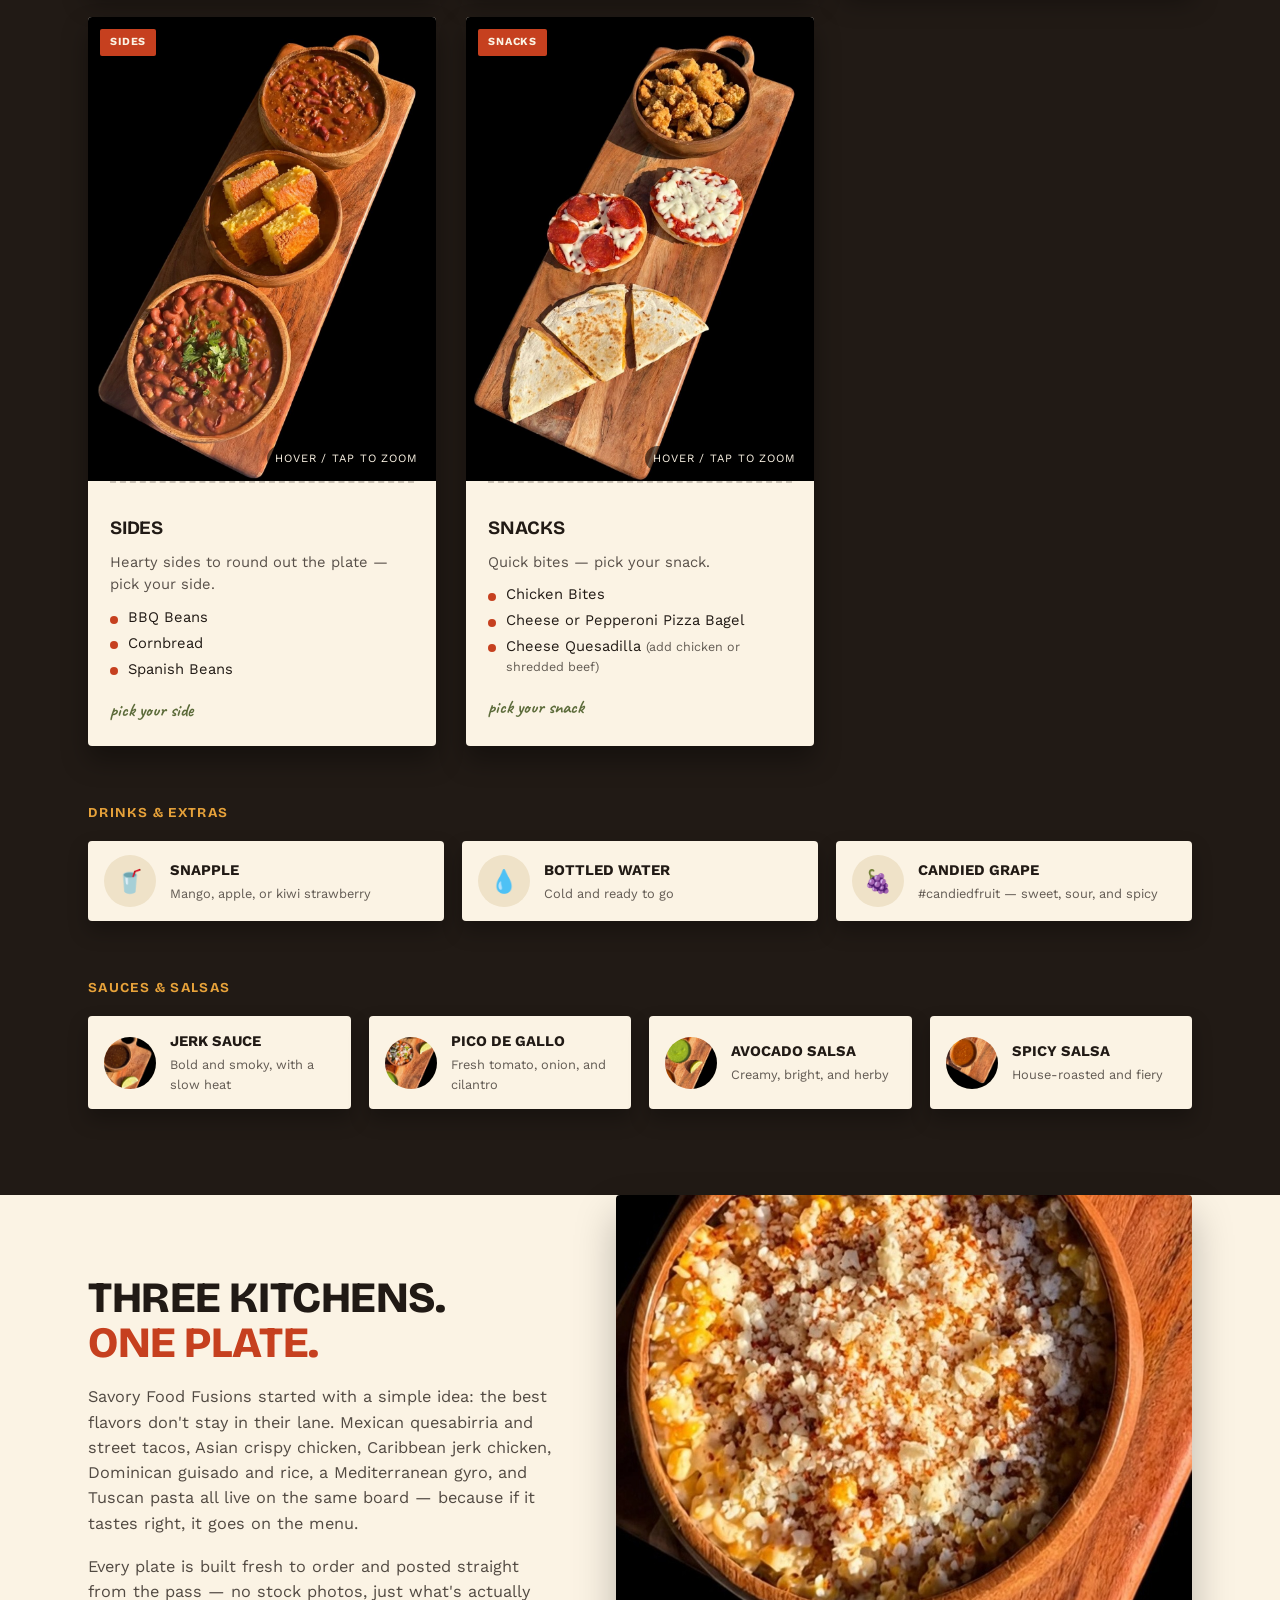
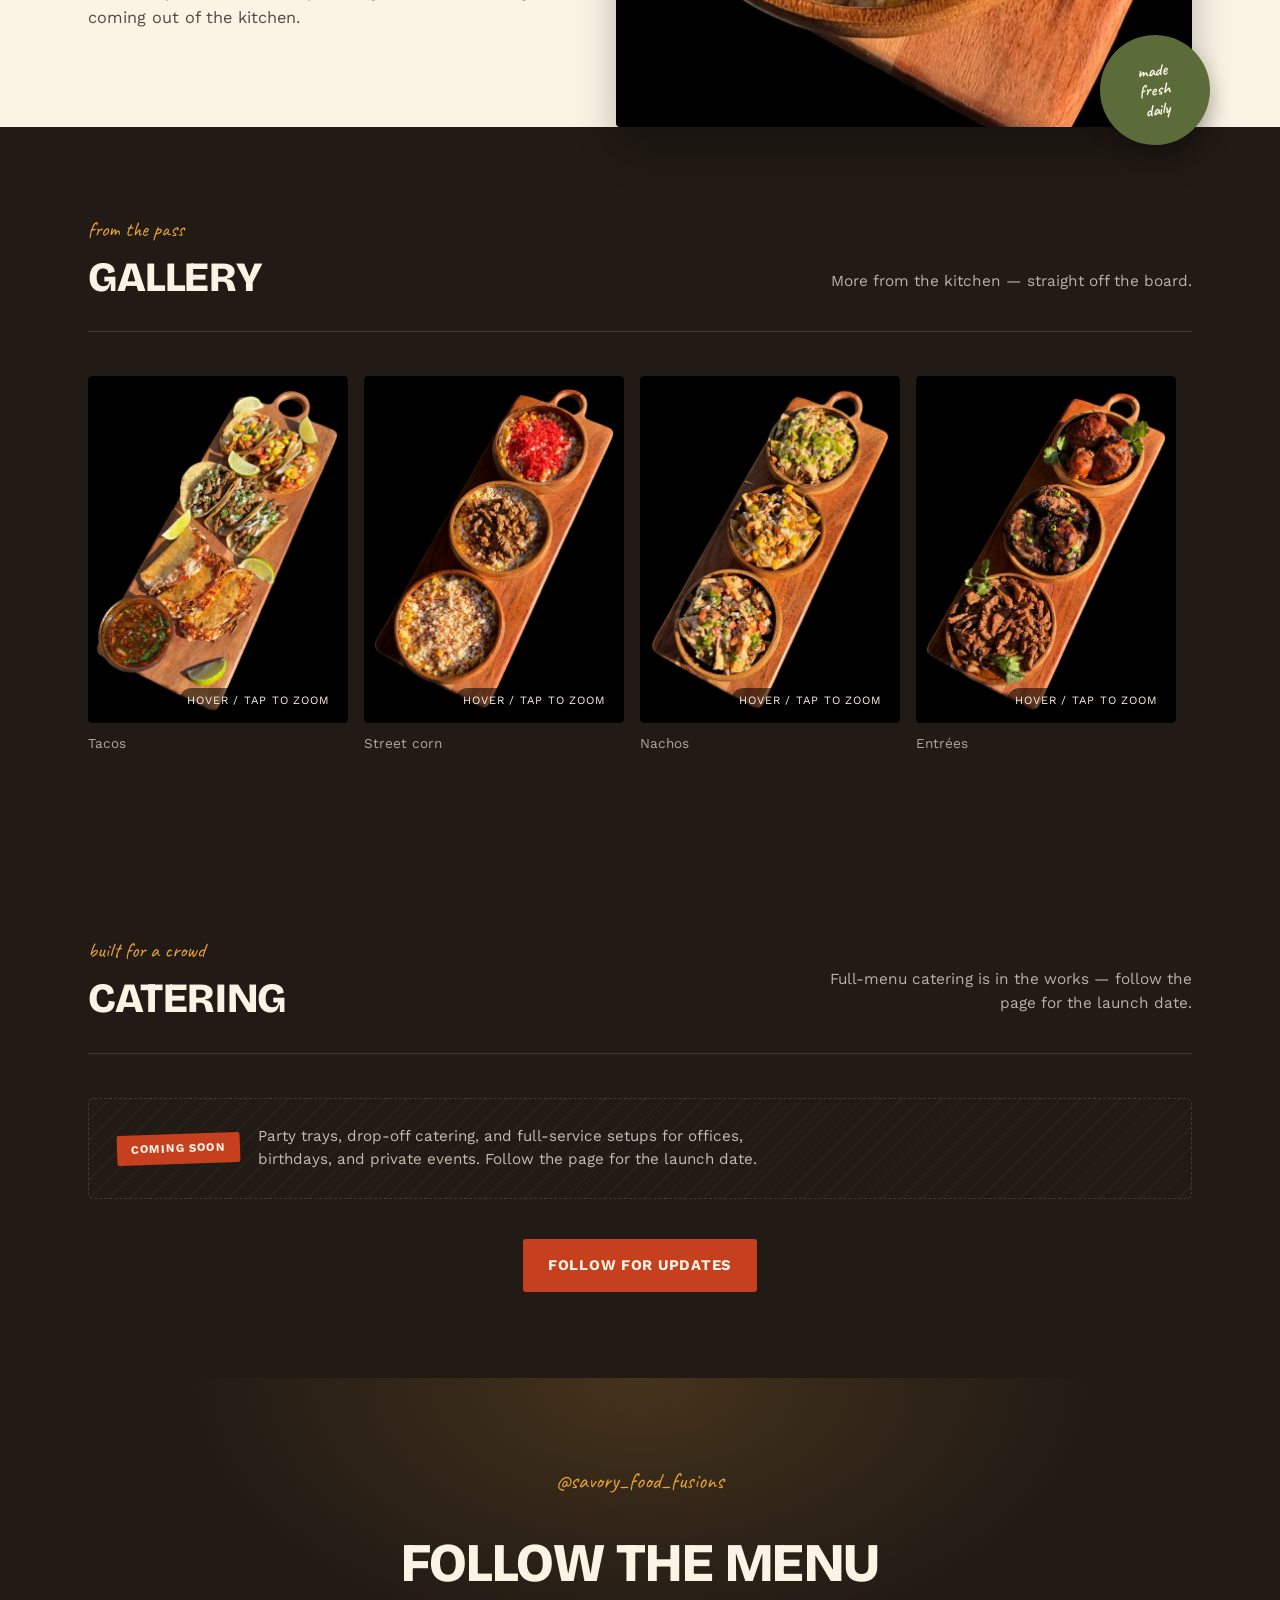
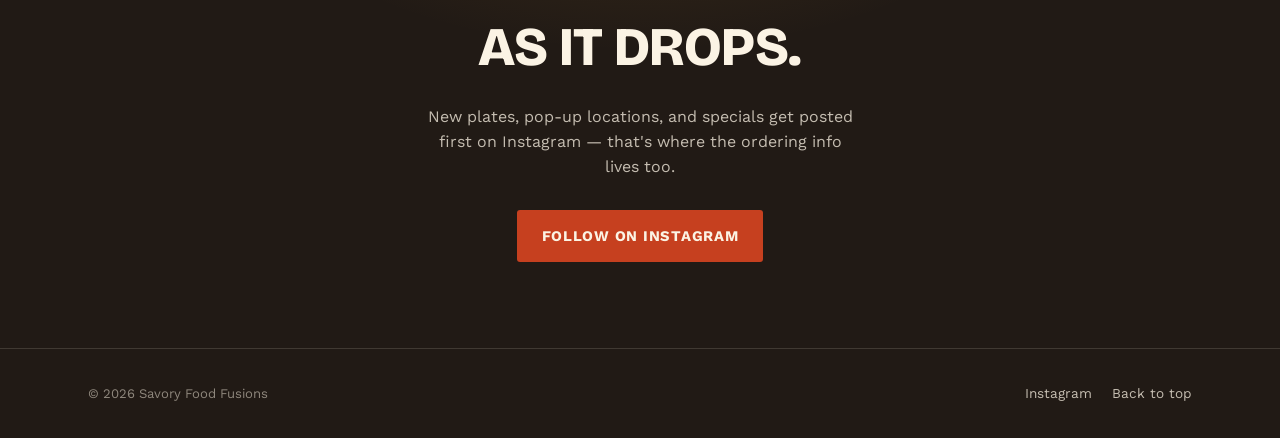
==== commit e581d786: "Add Asian chicken, chicken gyro and rice plates to menu and TV boards Co-Authored-By: Claude Fable 5" ====
--- a/index.html
+++ b/index.html
@@ -4,7 +4,7 @@
 <meta charset="UTF-8">
 <meta name="viewport" content="width=device-width, initial-scale=1.0">
 <title>Savory Food Fusions — Street Food, Remixed</title>
-<meta name="description" content="Savory Food Fusions — quesabirria and street tacos, jerk chicken, pollo and carne guisado, Tuscan pasta, loaded nachos, and street corn. Follow @savory_food_fusions.">
+<meta name="description" content="Savory Food Fusions — quesabirria and street tacos, Asian chicken, chicken gyro, jerk chicken, pollo and carne guisado, rice plates, Tuscan pasta, loaded nachos, and street corn. Follow @savory_food_fusions.">
 <link rel="preconnect" href="https://fonts.googleapis.com">
 <link rel="preconnect" href="https://fonts.gstatic.com" crossorigin>
 <link href="https://fonts.googleapis.com/css2?family=Bricolage+Grotesque:opsz,wght@12..96,400;12..96,600;12..96,700;12..96,800&family=Work+Sans:wght@400;500;600;700&family=Caveat:wght@600;700&display=swap" rel="stylesheet">
@@ -325,7 +325,7 @@
       <div>
         <div class="eyebrow">El Paso · Made to order</div>
         <h1>Street food,<br><em>remixed.</em></h1>
-        <p class="lede">QuesaBirria tacos, jerk chicken, pollo guisado, and Tuscan pasta — cooked where cuisines collide. Every plate is a fusion, every bite is loaded.</p>
+        <p class="lede">QuesaBirria tacos, General Tso chicken, jerk chicken, a Mediterranean gyro, and Tuscan pasta — cooked where cuisines collide. Every plate is a fusion, every bite is loaded.</p>
         <div class="hero-ctas">
           <a class="btn btn-primary" href="#menu">See the menu</a>
           <a class="btn btn-ghost" href="https://www.instagram.com/savory_food_fusions" target="_blank" rel="noopener">@savory_food_fusions</a>
@@ -410,6 +410,48 @@
         </article>
 
         <article class="ticket combo">
+          <div class="photo"><span class="badge">Asian</span><span class="zoom-note">hover / tap to zoom</span><img src="images/tray-asian-chicken.jpg" alt="Asian chicken tray"></div>
+          <div class="body">
+            <h3>Asian Chicken</h3>
+            <p>Crispy chicken your way, served with your choice of rice.</p>
+            <ul class="picks">
+              <li>General Tso <small>(sweet &amp; spicy, toasted chiles)</small></li>
+              <li>Teriyaki <small>(sweet soy, green onion)</small></li>
+              <li>Orange <small>(sticky citrus glaze)</small></li>
+            </ul>
+            <div class="price-row"><span class="flavor">pick your style</span></div>
+          </div>
+        </article>
+
+        <article class="ticket combo">
+          <div class="photo"><span class="badge">Mediterranean</span><span class="zoom-note">hover / tap to zoom</span><img src="images/tray-gyro.jpg" alt="Chicken gyro"></div>
+          <div class="body">
+            <h3>Chicken Gyro</h3>
+            <p>Seasoned chicken, lettuce, tomato, cucumber, and red onion in warm pita with tzatziki.</p>
+            <ul class="picks">
+              <li>Warm pita, wrapped to go</li>
+              <li>House tzatziki</li>
+              <li>Fresh lettuce, tomato, cucumber &amp; red onion</li>
+            </ul>
+            <div class="price-row"><span class="flavor">tzatziki cool</span></div>
+          </div>
+        </article>
+
+        <article class="ticket combo">
+          <div class="photo"><span class="badge">Rice</span><span class="zoom-note">hover / tap to zoom</span><img src="images/tray-rice.jpg" alt="Rice tray"></div>
+          <div class="body">
+            <h3>Rice Plates</h3>
+            <p>Side or base — pick your rice.</p>
+            <ul class="picks">
+              <li>Signature Dominican Rice</li>
+              <li>White Rice</li>
+              <li>Fried Rice <small>(egg, corn, carrots, green beans)</small></li>
+            </ul>
+            <div class="price-row"><span class="flavor">pick your rice</span></div>
+          </div>
+        </article>
+
+        <article class="ticket combo">
           <div class="photo"><span class="badge">Italian</span><span class="zoom-note">hover / tap to zoom</span><img src="images/tray-pasta.jpg" alt="Pasta tray"></div>
           <div class="body">
             <h3>Pasta</h3>
@@ -515,7 +557,7 @@
     <div class="wrap">
       <div>
         <h2>Three kitchens.<br><span class="accent">One plate.</span></h2>
-        <p>Savory Food Fusions started with a simple idea: the best flavors don't stay in their lane. Mexican quesabirria and street tacos, Caribbean jerk chicken, Dominican pollo and carne guisado, and Tuscan pasta all live on the same board — because if it tastes right, it goes on the menu.</p>
+        <p>Savory Food Fusions started with a simple idea: the best flavors don't stay in their lane. Mexican quesabirria and street tacos, Asian crispy chicken, Caribbean jerk chicken, Dominican guisado and rice, a Mediterranean gyro, and Tuscan pasta all live on the same board — because if it tastes right, it goes on the menu.</p>
         <p>Every plate is built fresh to order and posted straight from the pass — no stock photos, just what's actually coming out of the kitchen.</p>
       </div>
       <div class="fusion-visual">
@@ -540,6 +582,9 @@
         <figure><div class="photo"><span class="zoom-note">hover / tap to zoom</span><img src="images/tray-corn.jpg" alt="Street corn tray"></div><figcaption>Street corn</figcaption></figure>
         <figure><div class="photo"><span class="zoom-note">hover / tap to zoom</span><img src="images/tray-nachos.jpg" alt="Nachos tray"></div><figcaption>Nachos</figcaption></figure>
         <figure><div class="photo"><span class="zoom-note">hover / tap to zoom</span><img src="images/tray-entrees.jpg" alt="Entrées tray"></div><figcaption>Entrées</figcaption></figure>
+        <figure><div class="photo"><span class="zoom-note">hover / tap to zoom</span><img src="images/tray-asian-chicken.jpg" alt="Asian chicken tray"></div><figcaption>Asian chicken</figcaption></figure>
+        <figure><div class="photo"><span class="zoom-note">hover / tap to zoom</span><img src="images/tray-gyro.jpg" alt="Chicken gyro"></div><figcaption>Chicken gyro</figcaption></figure>
+        <figure><div class="photo"><span class="zoom-note">hover / tap to zoom</span><img src="images/tray-rice.jpg" alt="Rice tray"></div><figcaption>Rice</figcaption></figure>
         <figure><div class="photo"><span class="zoom-note">hover / tap to zoom</span><img src="images/tray-pasta.jpg" alt="Pasta tray"></div><figcaption>Pasta</figcaption></figure>
         <figure><div class="photo"><span class="zoom-note">hover / tap to zoom</span><img src="images/tray-salads.jpg" alt="Salads tray"></div><figcaption>Salads</figcaption></figure>
         <figure><div class="photo"><span class="zoom-note">hover / tap to zoom</span><img src="images/tray-sides.jpg" alt="Sides tray"></div><figcaption>Sides</figcaption></figure>
